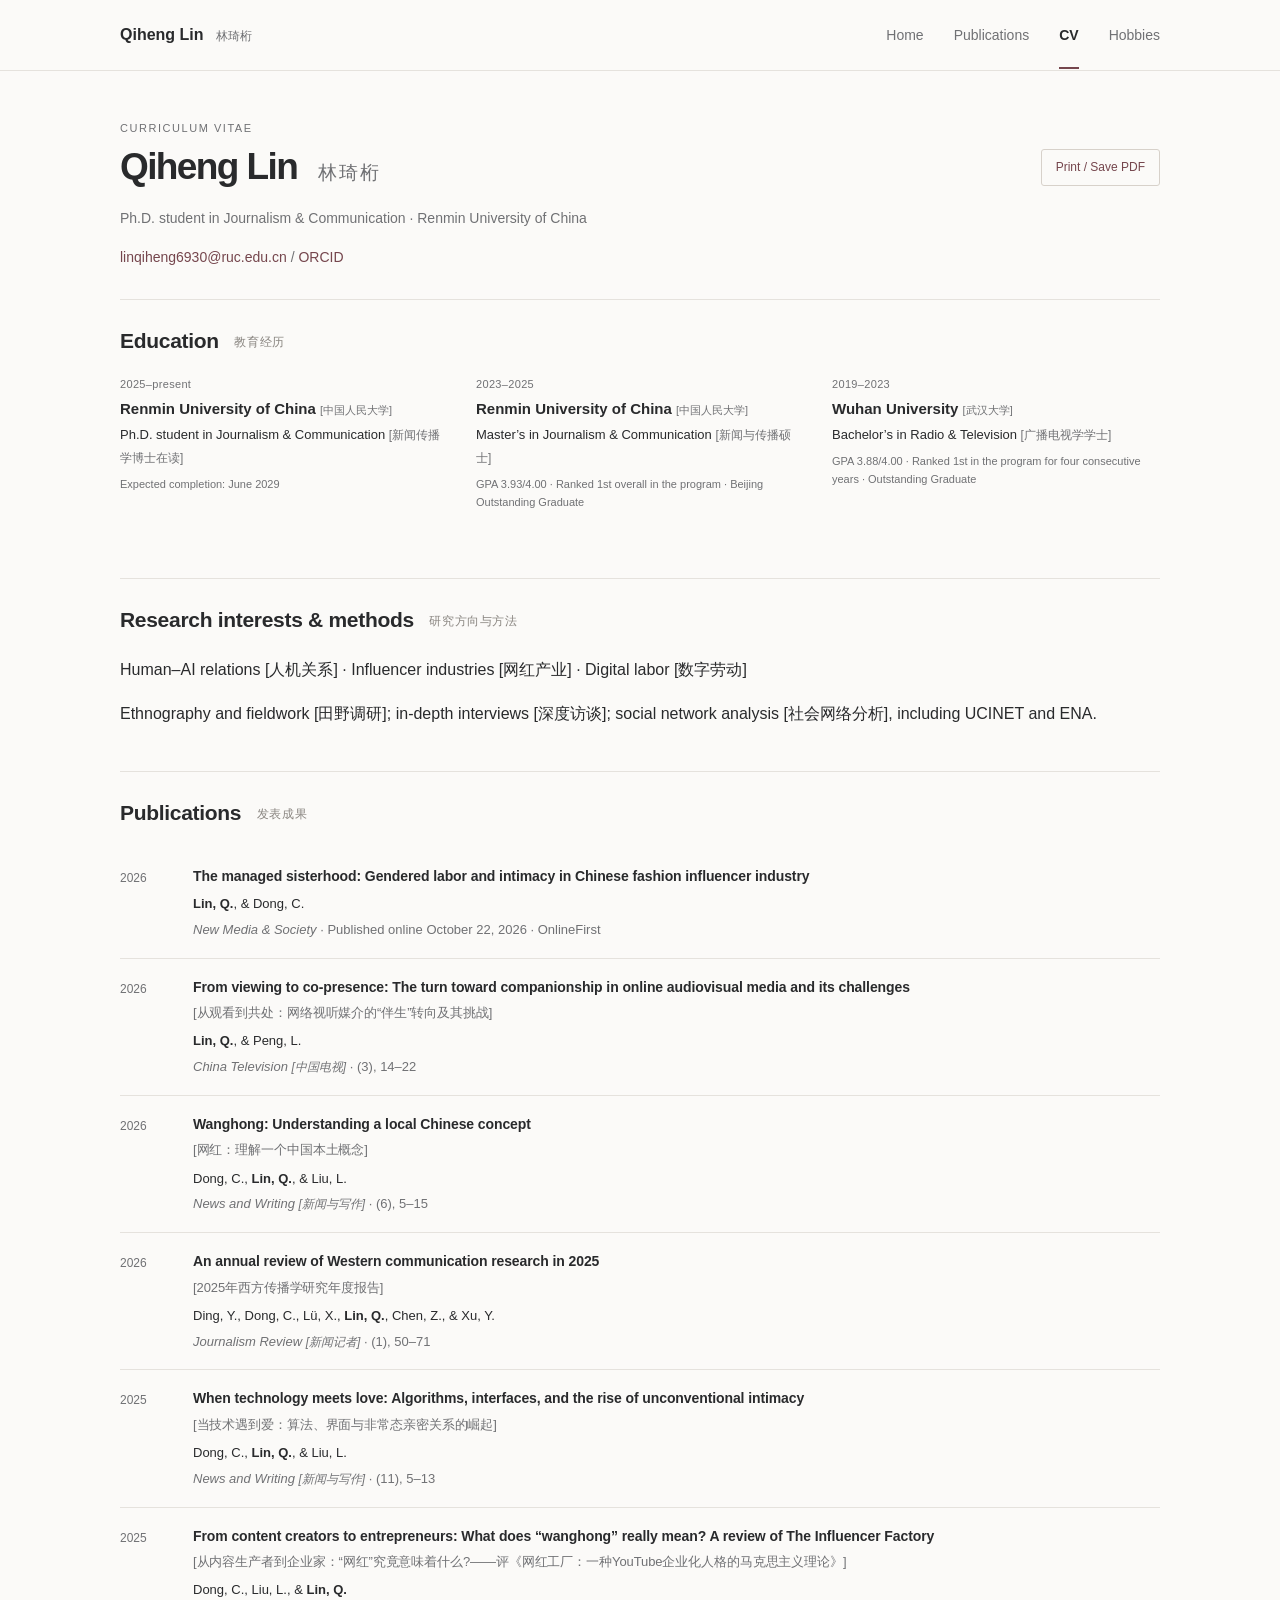
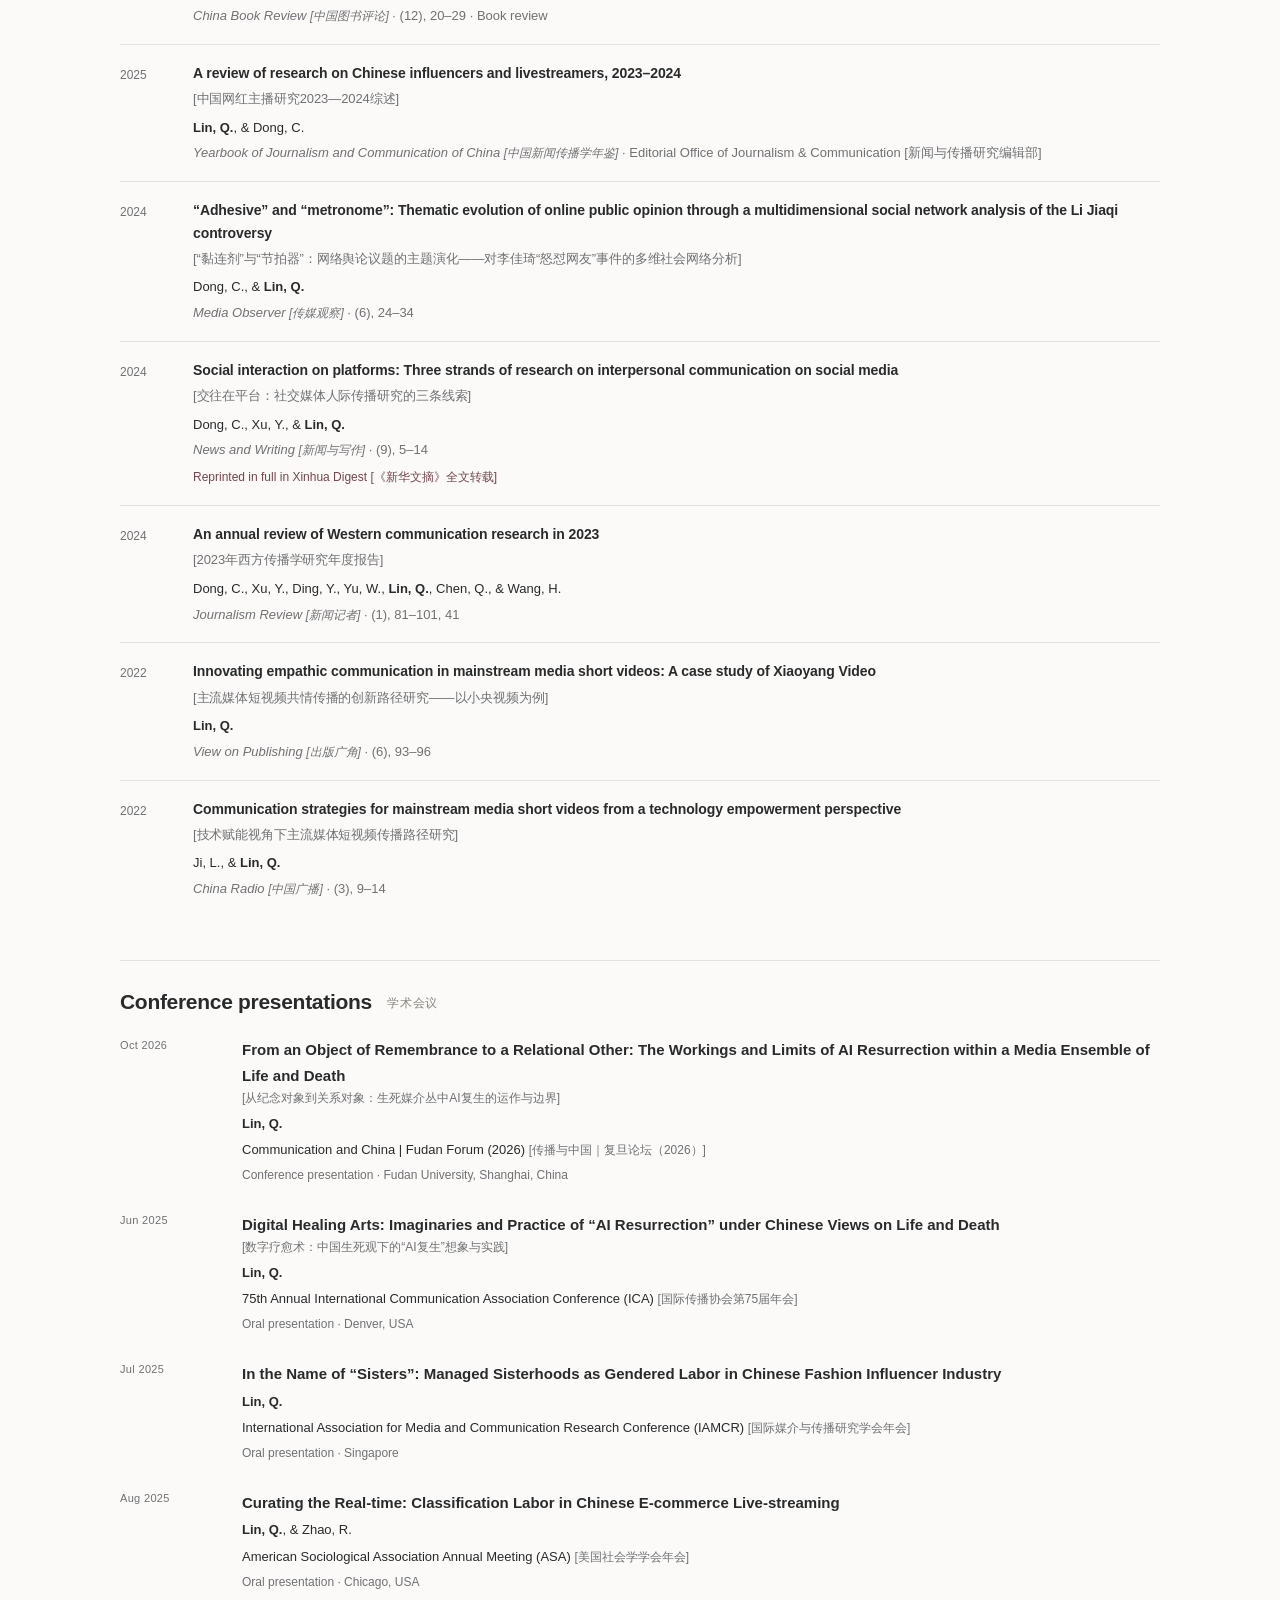
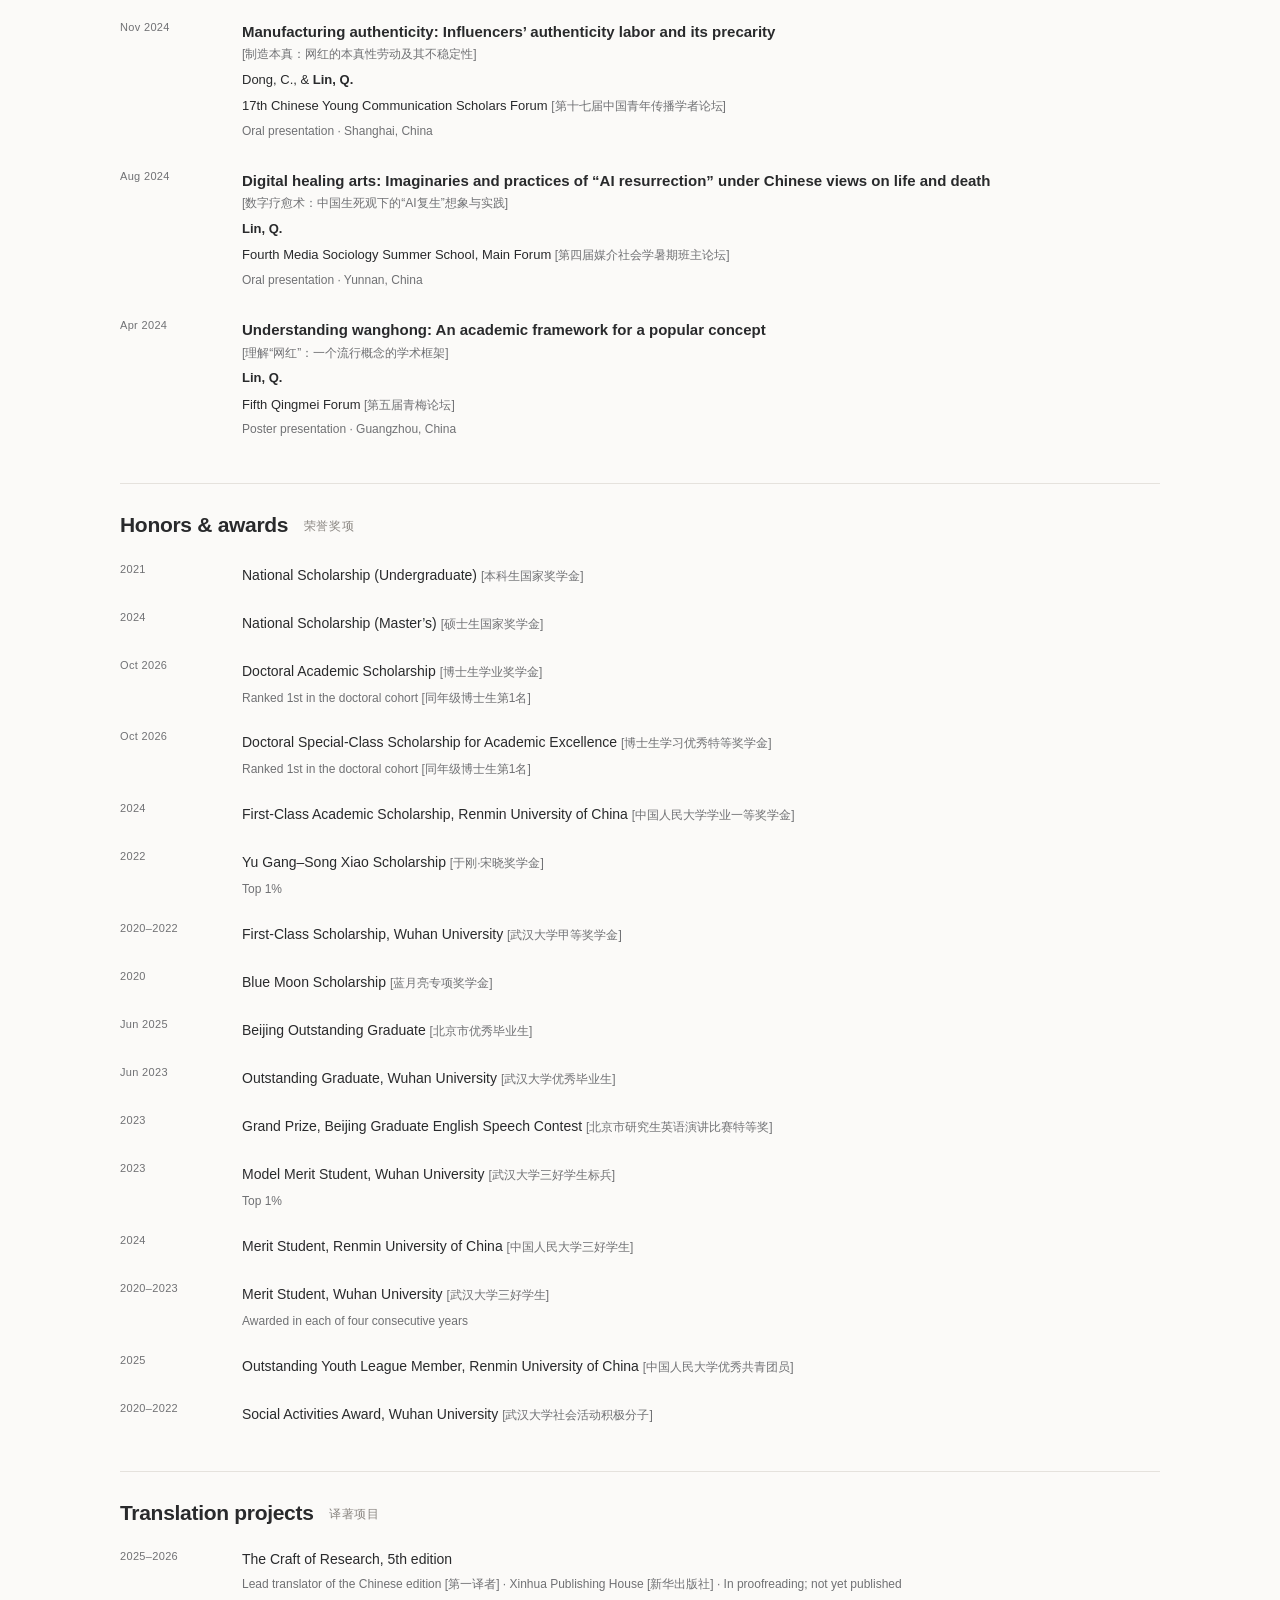
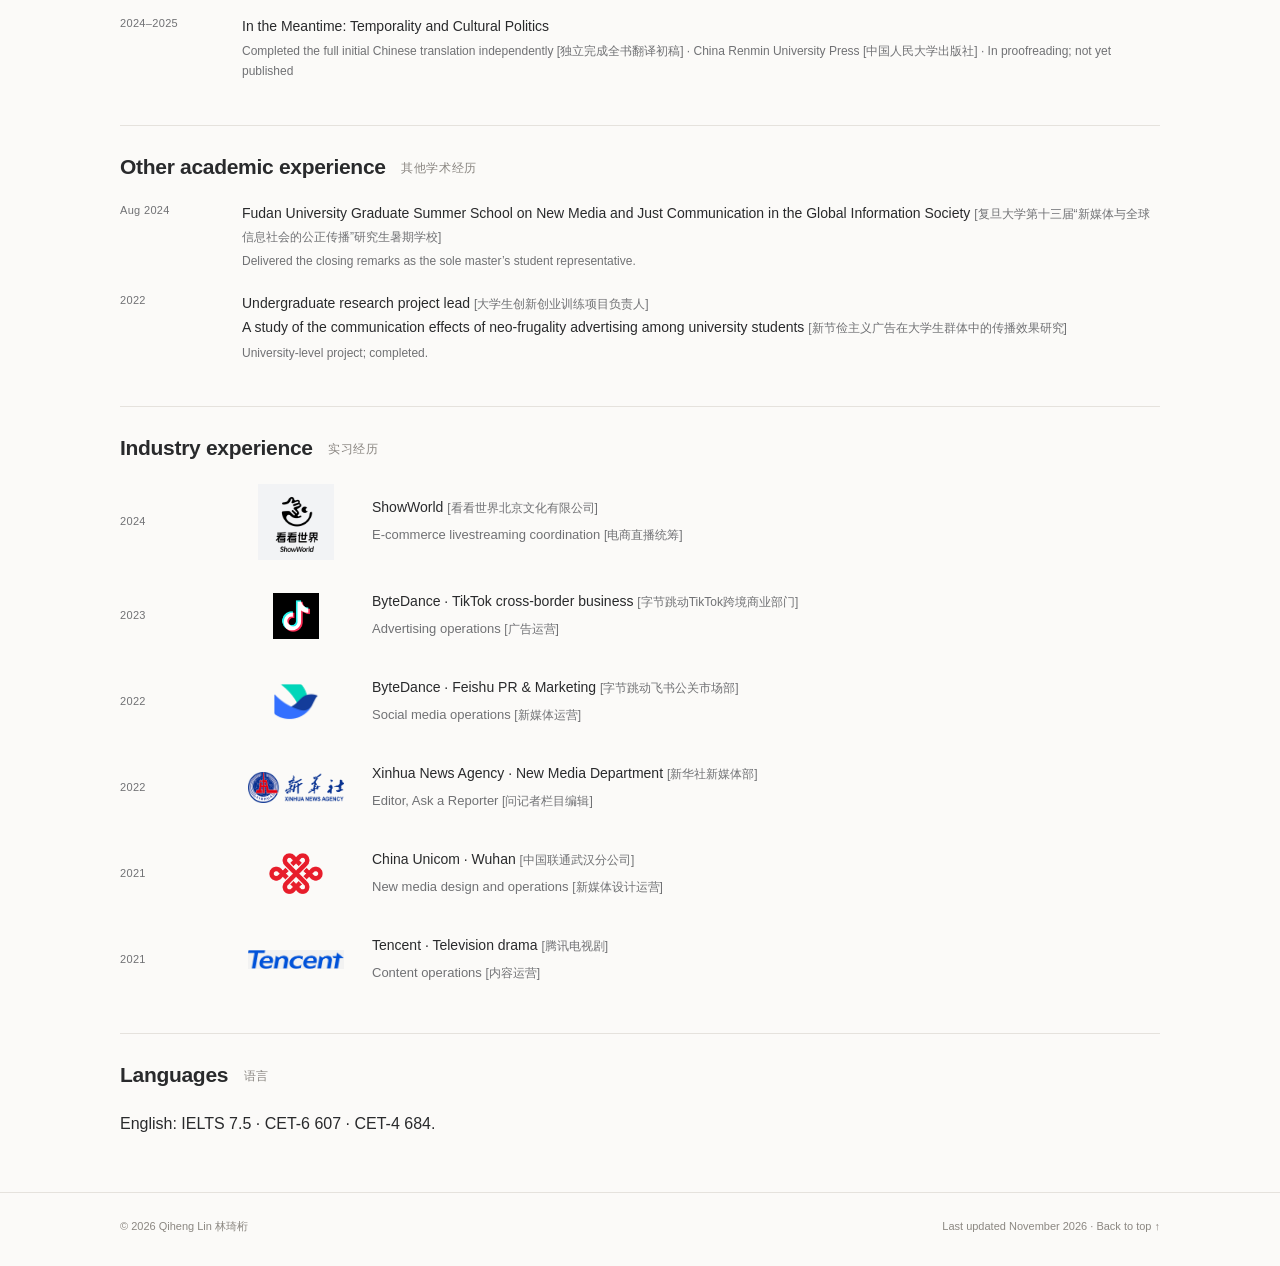
==== cv.html @ a07b4e1a "Publish Qiheng Lin's academic homepage" ====
<!doctype html>
<html lang="en"><head><meta charset="utf-8"><meta name="viewport" content="width=device-width,initial-scale=1"><meta name="description" content="Qiheng Lin (林琦桁), Ph.D. student at Renmin University of China. Research on human–AI relations, digital intimacy, influencer industries, and digital labor."><meta name="theme-color" content="#fbfaf8"><meta property="og:title" content="Curriculum Vitae — Qiheng Lin 林琦桁"><meta property="og:description" content="Qiheng Lin (林琦桁), Ph.D. student at Renmin University of China. Research on human–AI relations, digital intimacy, influencer industries, and digital labor."><meta property="og:type" content="website"><title>Curriculum Vitae — Qiheng Lin 林琦桁</title><link rel="icon" href="./favicon.svg" type="image/svg+xml"><link rel="stylesheet" href="./style.css"><script src="./script.js" defer></script><script type="application/ld+json">{"@context": "https://schema.org", "@type": "Person", "name": "Qiheng Lin", "alternateName": "林琦桁", "email": "linqiheng6930@ruc.edu.cn", "affiliation": {"@type": "CollegeOrUniversity", "name": "Renmin University of China"}, "sameAs": ["https://orcid.org/0009-0000-4367-6252"], "knowsAbout": ["Human–AI relations", "Digital intimacy", "Digital labor", "Ethnography"]}</script></head>
<body><a class="skip-link" href="#main">Skip to content</a><header class="site-header"><div class="header-inner"><a class="wordmark" href="./index.html">Qiheng Lin <span lang="zh-CN">林琦桁</span></a><nav aria-label="Main navigation"><a href="./index.html" >Home</a><a href="./publications.html" >Publications</a><a href="./cv.html" aria-current=page>CV</a><a href="./hobbies.html" >Hobbies</a></nav></div></header>
<main id="main" class="page"><div class="page-title"><p class="eyebrow">Curriculum vitae</p><div class="cv-title-line"><h1>Qiheng Lin <span lang="zh-CN">林琦桁</span></h1><button class="print-button" id="print-cv" type="button">Print / Save PDF</button></div><p>Ph.D. student in Journalism &amp; Communication · Renmin University of China</p><p><a href="mailto:linqiheng6930@ruc.edu.cn">linqiheng6930@ruc.edu.cn</a> <span class="muted">/</span> <a href="https://orcid.org/0009-0000-4367-6252" target="_blank" rel="noopener noreferrer">ORCID</a></p></div><section class="section first-section"><h2>Education <span lang="zh-CN">教育经历</span></h2><div class="education-list"><article class="education-item"><span class="date">2025–present</span><h3>Renmin University of China <span class="translation" lang="zh-CN">[中国人民大学]</span></h3><p>Ph.D. student in Journalism &amp; Communication <span class="translation" lang="zh-CN">[新闻传播学博士在读]</span></p><p class="muted small">Expected completion: June 2029</p></article><article class="education-item"><span class="date">2023–2025</span><h3>Renmin University of China <span class="translation" lang="zh-CN">[中国人民大学]</span></h3><p>Master’s in Journalism &amp; Communication <span class="translation" lang="zh-CN">[新闻与传播硕士]</span></p><p class="muted small">GPA 3.93/4.00 · Ranked 1st overall in the program · Beijing Outstanding Graduate</p></article><article class="education-item"><span class="date">2019–2023</span><h3>Wuhan University <span class="translation" lang="zh-CN">[武汉大学]</span></h3><p>Bachelor’s in Radio &amp; Television <span class="translation" lang="zh-CN">[广播电视学学士]</span></p><p class="muted small">GPA 3.88/4.00 · Ranked 1st in the program for four consecutive years · Outstanding Graduate</p></article></div></section><section class="section"><h2>Research interests &amp; methods <span lang="zh-CN">研究方向与方法</span></h2><p>Human–AI relations [人机关系] · Influencer industries [网红产业] · Digital labor [数字劳动]</p><p>Ethnography and fieldwork [田野调研]; in-depth interviews [深度访谈]; social network analysis [社会网络分析], including UCINET and ENA.</p></section><section class="section"><h2>Publications <span lang="zh-CN">发表成果</span></h2><article class="publication"><div class="pub-year">2026</div><div><h3><a href="https://doi.org/10.1177/14614448261493399" target="_blank" rel="noopener noreferrer">The managed sisterhood: Gendered labor and intimacy in Chinese fashion influencer industry</a></h3><p class="authors"><strong>Lin, Q.</strong>, &amp; Dong, C.</p><p class="venue"><em>New Media &amp; Society</em> · Published online October 22, 2026 · OnlineFirst</p></div></article><article class="publication"><div class="pub-year">2026</div><div><h3>From viewing to co-presence: The turn toward companionship in online audiovisual media and its challenges <span class="translation" lang="zh-CN">[从观看到共处：网络视听媒介的“伴生”转向及其挑战]</span></h3><p class="authors"><strong>Lin, Q.</strong>, &amp; Peng, L.</p><p class="venue"><em>China Television <span class="translation" lang="zh-CN">[中国电视]</span></em> · (3), 14–22</p></div></article><article class="publication"><div class="pub-year">2026</div><div><h3>Wanghong: Understanding a local Chinese concept <span class="translation" lang="zh-CN">[网红：理解一个中国本土概念]</span></h3><p class="authors">Dong, C., <strong>Lin, Q.</strong>, &amp; Liu, L.</p><p class="venue"><em>News and Writing <span class="translation" lang="zh-CN">[新闻与写作]</span></em> · (6), 5–15</p></div></article><article class="publication"><div class="pub-year">2026</div><div><h3>An annual review of Western communication research in 2025 <span class="translation" lang="zh-CN">[2025年西方传播学研究年度报告]</span></h3><p class="authors">Ding, Y., Dong, C., Lü, X., <strong>Lin, Q.</strong>, Chen, Z., &amp; Xu, Y.</p><p class="venue"><em>Journalism Review <span class="translation" lang="zh-CN">[新闻记者]</span></em> · (1), 50–71</p></div></article><article class="publication"><div class="pub-year">2025</div><div><h3>When technology meets love: Algorithms, interfaces, and the rise of unconventional intimacy <span class="translation" lang="zh-CN">[当技术遇到爱：算法、界面与非常态亲密关系的崛起]</span></h3><p class="authors">Dong, C., <strong>Lin, Q.</strong>, &amp; Liu, L.</p><p class="venue"><em>News and Writing <span class="translation" lang="zh-CN">[新闻与写作]</span></em> · (11), 5–13</p></div></article><article class="publication"><div class="pub-year">2025</div><div><h3>From content creators to entrepreneurs: What does “wanghong” really mean? A review of The Influencer Factory <span class="translation" lang="zh-CN">[从内容生产者到企业家：“网红”究竟意味着什么?——评《网红工厂：一种YouTube企业化人格的马克思主义理论》]</span></h3><p class="authors">Dong, C., Liu, L., &amp; <strong>Lin, Q.</strong></p><p class="venue"><em>China Book Review <span class="translation" lang="zh-CN">[中国图书评论]</span></em> · (12), 20–29 · Book review</p></div></article><article class="publication"><div class="pub-year">2025</div><div><h3>A review of research on Chinese influencers and livestreamers, 2023–2024 <span class="translation" lang="zh-CN">[中国网红主播研究2023—2024综述]</span></h3><p class="authors"><strong>Lin, Q.</strong>, &amp; Dong, C.</p><p class="venue"><em>Yearbook of Journalism and Communication of China <span class="translation" lang="zh-CN">[中国新闻传播学年鉴]</span></em> · Editorial Office of Journalism &amp; Communication [新闻与传播研究编辑部]</p></div></article><article class="publication"><div class="pub-year">2024</div><div><h3>“Adhesive” and “metronome”: Thematic evolution of online public opinion through a multidimensional social network analysis of the Li Jiaqi controversy <span class="translation" lang="zh-CN">[“黏连剂”与“节拍器”：网络舆论议题的主题演化——对李佳琦“怒怼网友”事件的多维社会网络分析]</span></h3><p class="authors">Dong, C., &amp; <strong>Lin, Q.</strong></p><p class="venue"><em>Media Observer <span class="translation" lang="zh-CN">[传媒观察]</span></em> · (6), 24–34</p></div></article><article class="publication"><div class="pub-year">2024</div><div><h3>Social interaction on platforms: Three strands of research on interpersonal communication on social media <span class="translation" lang="zh-CN">[交往在平台：社交媒体人际传播研究的三条线索]</span></h3><p class="authors">Dong, C., Xu, Y., &amp; <strong>Lin, Q.</strong></p><p class="venue"><em>News and Writing <span class="translation" lang="zh-CN">[新闻与写作]</span></em> · (9), 5–14</p><p class="pub-note">Reprinted in full in Xinhua Digest [《新华文摘》全文转载]</p></div></article><article class="publication"><div class="pub-year">2024</div><div><h3>An annual review of Western communication research in 2023 <span class="translation" lang="zh-CN">[2023年西方传播学研究年度报告]</span></h3><p class="authors">Dong, C., Xu, Y., Ding, Y., Yu, W., <strong>Lin, Q.</strong>, Chen, Q., &amp; Wang, H.</p><p class="venue"><em>Journalism Review <span class="translation" lang="zh-CN">[新闻记者]</span></em> · (1), 81–101, 41</p></div></article><article class="publication"><div class="pub-year">2022</div><div><h3>Innovating empathic communication in mainstream media short videos: A case study of Xiaoyang Video <span class="translation" lang="zh-CN">[主流媒体短视频共情传播的创新路径研究——以小央视频为例]</span></h3><p class="authors"><strong>Lin, Q.</strong></p><p class="venue"><em>View on Publishing <span class="translation" lang="zh-CN">[出版广角]</span></em> · (6), 93–96</p></div></article><article class="publication"><div class="pub-year">2022</div><div><h3>Communication strategies for mainstream media short videos from a technology empowerment perspective <span class="translation" lang="zh-CN">[技术赋能视角下主流媒体短视频传播路径研究]</span></h3><p class="authors">Ji, L., &amp; <strong>Lin, Q.</strong></p><p class="venue"><em>China Radio <span class="translation" lang="zh-CN">[中国广播]</span></em> · (3), 9–14</p></div></article></section><section class="section"><h2>Conference presentations <span lang="zh-CN">学术会议</span></h2><div class="talk-list"><article class="talk"><span class="date">Oct 2026</span><div><h3>From an Object of Remembrance to a Relational Other: The Workings and Limits of AI Resurrection within a Media Ensemble of Life and Death <span class="translation" lang="zh-CN">[从纪念对象到关系对象：生死媒介丛中AI复生的运作与边界]</span></h3><p class="authors"><strong>Lin, Q.</strong></p><p>Communication and China | Fudan Forum (2026) <span class="translation" lang="zh-CN">[传播与中国｜复旦论坛（2026）]</span></p><p class="muted small">Conference presentation · Fudan University, Shanghai, China</p></div></article><article class="talk"><span class="date">Jun 2025</span><div><h3>Digital Healing Arts: Imaginaries and Practice of “AI Resurrection” under Chinese Views on Life and Death <span class="translation" lang="zh-CN">[数字疗愈术：中国生死观下的“AI复生”想象与实践]</span></h3><p class="authors"><strong>Lin, Q.</strong></p><p>75th Annual International Communication Association Conference (ICA) <span class="translation" lang="zh-CN">[国际传播协会第75届年会]</span></p><p class="muted small">Oral presentation · Denver, USA</p></div></article><article class="talk"><span class="date">Jul 2025</span><div><h3>In the Name of “Sisters”: Managed Sisterhoods as Gendered Labor in Chinese Fashion Influencer Industry</h3><p class="authors"><strong>Lin, Q.</strong></p><p>International Association for Media and Communication Research Conference (IAMCR) <span class="translation" lang="zh-CN">[国际媒介与传播研究学会年会]</span></p><p class="muted small">Oral presentation · Singapore</p></div></article><article class="talk"><span class="date">Aug 2025</span><div><h3>Curating the Real-time: Classification Labor in Chinese E-commerce Live-streaming</h3><p class="authors"><strong>Lin, Q.</strong>, &amp; Zhao, R.</p><p>American Sociological Association Annual Meeting (ASA) <span class="translation" lang="zh-CN">[美国社会学学会年会]</span></p><p class="muted small">Oral presentation · Chicago, USA</p></div></article><article class="talk"><span class="date">Nov 2024</span><div><h3>Manufacturing authenticity: Influencers’ authenticity labor and its precarity <span class="translation" lang="zh-CN">[制造本真：网红的本真性劳动及其不稳定性]</span></h3><p class="authors">Dong, C., &amp; <strong>Lin, Q.</strong></p><p>17th Chinese Young Communication Scholars Forum <span class="translation" lang="zh-CN">[第十七届中国青年传播学者论坛]</span></p><p class="muted small">Oral presentation · Shanghai, China</p></div></article><article class="talk"><span class="date">Aug 2024</span><div><h3>Digital healing arts: Imaginaries and practices of “AI resurrection” under Chinese views on life and death <span class="translation" lang="zh-CN">[数字疗愈术：中国生死观下的“AI复生”想象与实践]</span></h3><p class="authors"><strong>Lin, Q.</strong></p><p>Fourth Media Sociology Summer School, Main Forum <span class="translation" lang="zh-CN">[第四届媒介社会学暑期班主论坛]</span></p><p class="muted small">Oral presentation · Yunnan, China</p></div></article><article class="talk"><span class="date">Apr 2024</span><div><h3>Understanding wanghong: An academic framework for a popular concept <span class="translation" lang="zh-CN">[理解“网红”：一个流行概念的学术框架]</span></h3><p class="authors"><strong>Lin, Q.</strong></p><p>Fifth Qingmei Forum <span class="translation" lang="zh-CN">[第五届青梅论坛]</span></p><p class="muted small">Poster presentation · Guangzhou, China</p></div></article></div></section><section class="section" id="honors"><h2>Honors &amp; awards <span lang="zh-CN">荣誉奖项</span></h2><ul class="record-list"><li><span class="date">2021</span><div><span class="record-title">National Scholarship (Undergraduate) <span class="translation" lang="zh-CN">[本科生国家奖学金]</span></span></div></li><li><span class="date">2024</span><div><span class="record-title">National Scholarship (Master’s) <span class="translation" lang="zh-CN">[硕士生国家奖学金]</span></span></div></li><li><span class="date">Oct 2026</span><div><span class="record-title">Doctoral Academic Scholarship <span class="translation" lang="zh-CN">[博士生学业奖学金]</span></span><p class="muted small">Ranked 1st in the doctoral cohort [同年级博士生第1名]</p></div></li><li><span class="date">Oct 2026</span><div><span class="record-title">Doctoral Special-Class Scholarship for Academic Excellence <span class="translation" lang="zh-CN">[博士生学习优秀特等奖学金]</span></span><p class="muted small">Ranked 1st in the doctoral cohort [同年级博士生第1名]</p></div></li><li><span class="date">2024</span><div><span class="record-title">First-Class Academic Scholarship, Renmin University of China <span class="translation" lang="zh-CN">[中国人民大学学业一等奖学金]</span></span></div></li><li><span class="date">2022</span><div><span class="record-title">Yu Gang–Song Xiao Scholarship <span class="translation" lang="zh-CN">[于刚·宋晓奖学金]</span></span><p class="muted small">Top 1%</p></div></li><li><span class="date">2020–2022</span><div><span class="record-title">First-Class Scholarship, Wuhan University <span class="translation" lang="zh-CN">[武汉大学甲等奖学金]</span></span></div></li><li><span class="date">2020</span><div><span class="record-title">Blue Moon Scholarship <span class="translation" lang="zh-CN">[蓝月亮专项奖学金]</span></span></div></li><li><span class="date">Jun 2025</span><div><span class="record-title">Beijing Outstanding Graduate <span class="translation" lang="zh-CN">[北京市优秀毕业生]</span></span></div></li><li><span class="date">Jun 2023</span><div><span class="record-title">Outstanding Graduate, Wuhan University <span class="translation" lang="zh-CN">[武汉大学优秀毕业生]</span></span></div></li><li><span class="date">2023</span><div><span class="record-title">Grand Prize, Beijing Graduate English Speech Contest <span class="translation" lang="zh-CN">[北京市研究生英语演讲比赛特等奖]</span></span></div></li><li><span class="date">2023</span><div><span class="record-title">Model Merit Student, Wuhan University <span class="translation" lang="zh-CN">[武汉大学三好学生标兵]</span></span><p class="muted small">Top 1%</p></div></li><li><span class="date">2024</span><div><span class="record-title">Merit Student, Renmin University of China <span class="translation" lang="zh-CN">[中国人民大学三好学生]</span></span></div></li><li><span class="date">2020–2023</span><div><span class="record-title">Merit Student, Wuhan University <span class="translation" lang="zh-CN">[武汉大学三好学生]</span></span><p class="muted small">Awarded in each of four consecutive years</p></div></li><li><span class="date">2025</span><div><span class="record-title">Outstanding Youth League Member, Renmin University of China <span class="translation" lang="zh-CN">[中国人民大学优秀共青团员]</span></span></div></li><li><span class="date">2020–2022</span><div><span class="record-title">Social Activities Award, Wuhan University <span class="translation" lang="zh-CN">[武汉大学社会活动积极分子]</span></span></div></li></ul></section><section class="section"><h2>Translation projects <span lang="zh-CN">译著项目</span></h2><ul class="record-list"><li><span class="date">2025–2026</span><div><h3>The Craft of Research, 5th edition</h3><p class="muted small">Lead translator of the Chinese edition [第一译者] · Xinhua Publishing House [新华出版社] · In proofreading; not yet published</p></div></li><li><span class="date">2024–2025</span><div><h3>In the Meantime: Temporality and Cultural Politics</h3><p class="muted small">Completed the full initial Chinese translation independently [独立完成全书翻译初稿] · China Renmin University Press [中国人民大学出版社] · In proofreading; not yet published</p></div></li></ul></section><section class="section"><h2>Other academic experience <span lang="zh-CN">其他学术经历</span></h2><ul class="record-list"><li><span class="date">Aug 2024</span><div><h3>Fudan University Graduate Summer School on New Media and Just Communication in the Global Information Society <span class="translation" lang="zh-CN">[复旦大学第十三届“新媒体与全球信息社会的公正传播”研究生暑期学校]</span></h3><p class="small muted">Delivered the closing remarks as the sole master’s student representative.</p></div></li><li><span class="date">2022</span><div><h3>Undergraduate research project lead <span class="translation" lang="zh-CN">[大学生创新创业训练项目负责人]</span></h3><p>A study of the communication effects of neo-frugality advertising among university students <span class="translation" lang="zh-CN">[新节俭主义广告在大学生群体中的传播效果研究]</span></p><p class="small muted">University-level project; completed.</p></div></li></ul></section><section class="section" id="industry-experience"><h2>Industry experience <span lang="zh-CN">实习经历</span></h2><ul class="record-list experience-list"><li><span class="date">2024</span><div class="experience-entry"><span class="company-logo"><img src="./assets/logos/showworld.jpg" alt="ShowWorld logo" width="96" height="56" loading="lazy" decoding="async"></span><div class="experience-copy"><h3>ShowWorld <span class="translation" lang="zh-CN">[看看世界北京文化有限公司]</span></h3><p>E-commerce livestreaming coordination <span class="translation" lang="zh-CN">[电商直播统筹]</span></p></div></div></li><li><span class="date">2023</span><div class="experience-entry"><a class="company-logo" href="https://www.tiktok.com/" target="_blank" rel="noopener noreferrer" aria-label="TikTok website"><img src="./assets/logos/tiktok.png" alt="TikTok logo" width="96" height="56" loading="lazy" decoding="async"></a><div class="experience-copy"><h3>ByteDance · TikTok cross-border business <span class="translation" lang="zh-CN">[字节跳动TikTok跨境商业部门]</span></h3><p>Advertising operations <span class="translation" lang="zh-CN">[广告运营]</span></p></div></div></li><li><span class="date">2022</span><div class="experience-entry"><a class="company-logo" href="https://www.feishu.cn/" target="_blank" rel="noopener noreferrer" aria-label="Feishu website"><img src="./assets/logos/feishu.png" alt="Feishu logo" width="96" height="56" loading="lazy" decoding="async"></a><div class="experience-copy"><h3>ByteDance · Feishu PR &amp; Marketing <span class="translation" lang="zh-CN">[字节跳动飞书公关市场部]</span></h3><p>Social media operations <span class="translation" lang="zh-CN">[新媒体运营]</span></p></div></div></li><li><span class="date">2022</span><div class="experience-entry"><a class="company-logo" href="https://www.xinhuanet.com/xinhuashe/" target="_blank" rel="noopener noreferrer" aria-label="Xinhua News Agency website"><img src="./assets/logos/xinhua.png" alt="Xinhua News Agency logo" width="96" height="56" loading="lazy" decoding="async"></a><div class="experience-copy"><h3>Xinhua News Agency · New Media Department <span class="translation" lang="zh-CN">[新华社新媒体部]</span></h3><p>Editor, Ask a Reporter <span class="translation" lang="zh-CN">[问记者栏目编辑]</span></p></div></div></li><li><span class="date">2021</span><div class="experience-entry"><a class="company-logo" href="https://www.chinaunicom.com.cn/" target="_blank" rel="noopener noreferrer" aria-label="China Unicom website"><img src="./assets/logos/unicom.png" alt="China Unicom logo" width="96" height="56" loading="lazy" decoding="async"></a><div class="experience-copy"><h3>China Unicom · Wuhan <span class="translation" lang="zh-CN">[中国联通武汉分公司]</span></h3><p>New media design and operations <span class="translation" lang="zh-CN">[新媒体设计运营]</span></p></div></div></li><li><span class="date">2021</span><div class="experience-entry"><a class="company-logo" href="https://www.tencent.com/" target="_blank" rel="noopener noreferrer" aria-label="Tencent website"><img src="./assets/logos/tencent.png" alt="Tencent logo" width="96" height="56" loading="lazy" decoding="async"></a><div class="experience-copy"><h3>Tencent · Television drama <span class="translation" lang="zh-CN">[腾讯电视剧]</span></h3><p>Content operations <span class="translation" lang="zh-CN">[内容运营]</span></p></div></div></li></ul></section><section class="section"><h2>Languages <span lang="zh-CN">语言</span></h2><p>English: IELTS 7.5 · CET-6 607 · CET-4 684.</p></section></main>
<footer class="site-footer"><div><span>© 2026 Qiheng Lin <span lang="zh-CN">林琦桁</span></span><span>Last updated November 2026 <span aria-hidden="true">·</span> <a href="#main">Back to top ↑</a></span></div></footer></body></html>
---- style.css ----
:root{--paper:#fbfaf8;--ink:#292a2c;--muted:#707174;--accent:#75464d;--line:#e5e2dd;--serif:Georgia,"Times New Roman","Songti SC",serif;--sans:-apple-system,BlinkMacSystemFont,"Segoe UI",Arial,"PingFang SC","Microsoft YaHei",sans-serif}
*{box-sizing:border-box}html{scroll-behavior:smooth;scroll-padding-top:94px}body{margin:0;background:var(--paper);color:var(--ink);font:16px/1.75 var(--sans);-webkit-font-smoothing:antialiased}a{color:var(--accent);text-decoration:none;text-underline-offset:4px}a:hover{text-decoration:underline}a:focus-visible,button:focus-visible,summary:focus-visible{outline:2px solid var(--accent);outline-offset:5px}button{font:inherit}p,h1,h2,h3{margin:0}p+p{margin-top:16px}strong{font-weight:600}.small{font-size:13px;line-height:1.65}.muted{color:var(--muted)}.translation{color:var(--muted);font-weight:400;font-size:.92em}.skip-link{position:fixed;top:-80px;left:16px;background:white;z-index:10;padding:12px}.skip-link:focus{top:8px}
.site-header{border-bottom:1px solid var(--line);background:rgba(251,250,248,.97);position:sticky;top:0;z-index:5}.header-inner{max-width:1096px;margin:auto;padding:21px 28px;display:flex;align-items:center;justify-content:space-between;gap:24px}.wordmark{font-size:16px;font-weight:650;color:var(--ink);white-space:nowrap}.wordmark span{margin-left:8px;color:var(--muted);font-size:12px;font-weight:400}.site-header nav{display:flex;gap:30px;font-size:14px}.site-header nav a{color:var(--muted);position:relative}.site-header nav a[aria-current]{color:var(--ink);font-weight:600}.site-header nav a[aria-current]:after{content:"";position:absolute;left:0;right:0;bottom:-22px;height:2px;background:var(--accent)}.page{max-width:1096px;padding:0 28px;margin:0 auto}.intro{padding-top:51px}.eyebrow{font-size:11px;text-transform:uppercase;letter-spacing:.14em;color:var(--muted);margin-bottom:6px}h1{font-size:44px;font-weight:650;line-height:1.25;letter-spacing:-1.6px}h1 span{font-size:21px;font-weight:400;letter-spacing:2px;margin-left:12px;color:var(--muted)}.role{font-size:15px;margin-top:11px;color:var(--muted)}.intro-grid{display:grid;grid-template-columns:minmax(0,1fr) 208px;gap:64px;margin-top:29px}.bio{font-size:16px;line-height:1.85}.profile-links{display:flex;align-items:center;flex-wrap:wrap;gap:8px 15px;margin-top:21px;font-size:13px}.profile-links>span{color:#c3bdb6}.email-link{overflow-wrap:anywhere}.research-aside{padding:6px 0 0 25px;border-left:1px solid var(--line);align-self:start}.research-aside h2{font-size:11px;text-transform:uppercase;letter-spacing:.13em;font-weight:500;color:var(--muted)}.research-aside ul{list-style:none;margin:18px 0 23px;padding:0}.research-aside li{font-size:14px;margin-bottom:15px;line-height:1.45}.research-aside li span{display:block;color:#86827f;font-size:11px;margin-top:4px;letter-spacing:.03em}.aside-note{color:var(--muted);font-size:11px;line-height:1.8}.section{margin-top:43px;border-top:1px solid var(--line);padding-top:26px}.section h2{font-size:21px;font-weight:600;line-height:1.4;letter-spacing:-.3px;margin-bottom:24px}.section h2>span{font-size:12px;font-weight:400;letter-spacing:.05em;color:#898580;margin-left:10px;vertical-align:middle}.section-heading{display:flex;justify-content:space-between;gap:20px;align-items:baseline}.section-link,.quiet-link{font-size:12px}.news{margin-top:36px;padding-top:23px}.news h2{margin-bottom:17px}.news-list{list-style:none;padding:0;margin:0}.news-list li{display:grid;grid-template-columns:112px 1fr;gap:18px;margin-top:10px;font-size:14px}.news-list time{font-size:12px;color:var(--muted);padding-top:3px;font-variant-numeric:tabular-nums}
.publication{display:grid;grid-template-columns:52px minmax(0,1fr);gap:21px;padding:22px 0;border-top:1px solid var(--line)}.publication:first-of-type{border-top:0;padding-top:0}.pub-year{font-size:12px;color:var(--muted);padding-top:3px;font-variant-numeric:tabular-nums}.publication h3{font-size:16px;line-height:1.6;font-weight:600;letter-spacing:-.1px}.publication h3>a{color:var(--ink)}.publication h3>a:hover{color:var(--accent)}.publication h3 .translation{display:block;margin-top:3px;font-size:13px;line-height:1.8}.authors{font-size:13px;margin-top:6px}.venue{font-size:13px;margin-top:3px;color:var(--muted);line-height:1.65}.pub-summary{font-size:14px;line-height:1.8;color:#5c5c60;margin-top:13px}.pub-note{font-size:12px;color:var(--accent);margin-top:6px}.featured{padding-bottom:26px}.featured h3{font-size:19px;line-height:1.55;max-width:780px}.paper-links{display:flex;align-items:baseline;gap:21px;font-size:12px;margin-top:13px;flex-wrap:wrap}.citation summary{cursor:pointer;color:var(--accent);list-style:none}.citation summary::-webkit-details-marker{display:none}.citation summary:after{content:" +";color:var(--muted)}.citation[open] summary:after{content:" −"}.citation pre{font-family:ui-monospace,SFMono-Regular,Consolas,monospace;font-size:11px;background:#f0eeea;border:1px solid var(--line);padding:17px;white-space:pre-wrap;overflow-wrap:anywhere;max-width:700px;margin-top:12px}.copy-citation,.text-button{border:0;padding:0;background:none;font-size:12px;color:var(--accent);text-decoration:underline;text-underline-offset:4px;cursor:pointer}.copy-status{margin-left:10px;color:var(--muted)}
.two-columns{display:grid;grid-template-columns:1fr 1fr;gap:54px}.education-item{position:relative;margin-bottom:24px}.date{display:block;color:var(--muted);font-size:11px;letter-spacing:.03em;font-variant-numeric:tabular-nums;line-height:1.6}.education-item h3{font-size:15px;margin-top:4px;line-height:1.6;font-weight:600}.education-item h3 .translation{font-size:11px}.education-item>p{font-size:13px;line-height:1.75;margin-top:3px}.education-item>p.small{font-size:11px;line-height:1.65;margin-top:5px}.record-list{list-style:none;padding:0;margin:0}.record-list li{display:grid;grid-template-columns:105px minmax(0,1fr);gap:17px;margin-bottom:20px}.record-list .record-title,.record-list h3{font-size:14px;line-height:1.65;font-weight:500}.record-list .translation{font-size:12px}.record-list .muted{margin-top:4px;font-size:12px}.record-list p{font-size:14px}.two-columns .record-list li{grid-template-columns:78px minmax(0,1fr);gap:12px;margin-bottom:20px}.two-columns .record-list .record-title{font-size:13px}.two-columns .record-list .translation{display:block;font-size:11px}.two-columns .record-list .muted{font-size:11px}.quiet-link{display:inline-block;margin-top:4px}.contact{padding-bottom:48px}.contact h2{margin-bottom:13px}.contact p{font-size:14px;color:var(--muted)}.contact .contact-line{display:flex;flex-wrap:wrap;gap:16px;align-items:center;margin-top:12px}.site-footer{border-top:1px solid var(--line);font-size:11px;color:#8b8781}.site-footer>div{max-width:1096px;padding:24px 28px 30px;margin:auto;display:flex;justify-content:space-between;gap:20px}.site-footer a{color:inherit}.page-title{padding-top:48px}.page-title>p:not(.eyebrow){margin-top:15px;color:var(--muted);font-size:14px}.page-title>p.small{font-size:12px;max-width:750px}.page-title h1{font-size:37px}.page-title h1>span{font-size:19px}.section-nav{display:flex;flex-wrap:wrap;gap:12px 26px;font-size:12px;margin-top:25px}.first-section{margin-top:29px}.page>.section:last-child{margin-bottom:54px}.talk{display:grid;grid-template-columns:105px minmax(0,1fr);gap:17px;margin-bottom:26px}.talk h3{font-size:15px;line-height:1.7;font-weight:550}.talk h3 .translation{display:block;font-size:12px}.talk p{font-size:13px;margin-top:4px}.talk p.small{font-size:12px}.cv-title-line{display:flex;justify-content:space-between;align-items:center;gap:20px}.print-button{background:transparent;border:1px solid #d7d1ca;border-radius:3px;color:var(--accent);padding:7px 14px;font-size:12px;cursor:pointer}.print-button:hover{background:#f1eeea}.page:has(.cv-title-line) .education-list{display:grid;grid-template-columns:repeat(3,1fr);gap:28px}.page:has(.cv-title-line) .publication{padding:17px 0}.page:has(.cv-title-line) .publication h3{font-size:14px}.page:has(.cv-title-line) .section h2{margin-bottom:21px}
@media(min-width:1400px){.intro{padding-top:60px}.intro-grid{gap:80px}}
@media(max-width:760px){.header-inner{padding:17px 22px;gap:18px}.wordmark span{display:none}.site-header nav{gap:20px;font-size:12px}.site-header nav a[aria-current]:after{bottom:-19px}.page{padding:0 22px}.intro{padding-top:35px}.eyebrow{font-size:10px}h1{font-size:36px}h1 span{font-size:18px;letter-spacing:1px;margin-left:8px}.role{font-size:13px}.intro-grid{grid-template-columns:1fr;gap:24px;margin-top:22px}.bio{font-size:15px;line-height:1.85}.research-aside{border-left:0;border-top:1px solid var(--line);padding:18px 0 0}.research-aside ul{display:grid;grid-template-columns:1fr 1fr;gap:13px 20px;margin:13px 0 0}.research-aside li{margin:0;font-size:13px}.research-aside li span{font-size:10px}.aside-note{display:none}.profile-links{font-size:12px;gap:8px 11px}.section{margin-top:31px;padding-top:22px}.section h2{font-size:19px;margin-bottom:19px}.section h2>span{font-size:11px;margin-left:6px}.section-link{font-size:11px}.news-list li{grid-template-columns:82px 1fr;gap:12px;font-size:13px}.news-list time{font-size:10px}.publication{grid-template-columns:35px 1fr;gap:13px;padding:19px 0}.pub-year{font-size:11px}.publication h3{font-size:15px}.featured h3{font-size:17px}.authors,.venue{font-size:12px}.pub-summary{font-size:13px}.two-columns{grid-template-columns:1fr;gap:0}.two-columns .record-list li{grid-template-columns:85px 1fr}.education-item{margin-bottom:22px}.contact{padding-bottom:31px}.site-footer>div{padding:19px 22px;flex-direction:column;gap:7px}.page-title{padding-top:34px}.page-title h1{font-size:31px}.page-title h1>span{font-size:17px}.page-title>p:not(.eyebrow){font-size:13px}.record-list li,.talk{grid-template-columns:75px 1fr;gap:12px}.record-list .record-title,.record-list h3{font-size:13px}.record-list p{font-size:13px}.talk h3{font-size:14px}.cv-title-line{align-items:start;flex-direction:column;gap:16px}.page:has(.cv-title-line) .education-list{grid-template-columns:1fr;gap:0}}
@media(prefers-reduced-motion:reduce){html{scroll-behavior:auto}}
@media print{@page{margin:16mm}.site-header,.site-footer,.print-button,.skip-link,.text-button,.section-nav,.paper-links{display:none!important}body{font-size:10pt;color:#111;background:#fff;line-height:1.5}.page{max-width:none;padding:0}.page-title{padding-top:0}.eyebrow{font-size:8pt}.page-title h1{font-size:25pt}.section{margin-top:18px;padding-top:12px}.section h2{font-size:15pt;margin-bottom:12px;break-after:avoid}.publication,.talk,.record-list li,.education-item{break-inside:avoid}.publication{padding:10px 0;gap:12px;grid-template-columns:35px 1fr}.publication h3,.talk h3{font-size:10pt!important}.authors,.venue,.record-list .record-title{font-size:9pt}.translation{color:#555}a{color:inherit}.page>.section:last-child{margin-bottom:0}.page:has(.cv-title-line) .education-list{grid-template-columns:1fr;gap:0}.education-item{margin-bottom:12px}.education-item>p.small,.record-list .muted{font-size:8pt}}

/* Employer marks retain their original colors and aspect ratios. */
.experience-list>li{margin-bottom:26px;align-items:center}
.experience-entry{display:grid;grid-template-columns:108px minmax(0,1fr);gap:22px;align-items:center;min-height:60px}
.company-logo{display:flex;align-items:center;justify-content:center;width:108px;height:60px;flex-shrink:0}
.company-logo img{display:block;width:96px;height:56px;object-fit:contain}
.company-logo[href*="tiktok"] img,.company-logo[href*="feishu"] img{width:46px;height:46px}
.company-logo:hover{opacity:.8}
.experience-copy{min-width:0}.experience-copy h3{margin:0}
.experience-copy>p{margin-top:5px!important;font-size:13px!important;color:var(--muted)}
@media(max-width:760px){.experience-list>li{grid-template-columns:1fr;gap:8px;margin-bottom:28px}.experience-entry{grid-template-columns:74px minmax(0,1fr);gap:15px}.company-logo{width:74px;height:52px}.company-logo img{width:74px;height:46px}.company-logo[href*="tiktok"] img,.company-logo[href*="feishu"] img{width:40px;height:40px}.experience-copy h3 .translation{display:block;margin-top:3px}.experience-copy>p{font-size:12px!important}.experience-list>li:has(.company-logo-empty) .experience-entry{grid-template-columns:1fr}.company-logo-empty{display:none}}
@media print{.experience-entry{grid-template-columns:82px minmax(0,1fr);gap:14px;min-height:40px}.company-logo{width:82px;height:40px}.company-logo img{width:78px;height:36px}.company-logo[href*="tiktok"] img,.company-logo[href*="feishu"] img{width:34px;height:34px}.experience-list>li{margin-bottom:14px}}
.company-logo[href*="chinaunicom"] img{width:54px;height:44px}
@media(max-width:760px){.company-logo[href*="chinaunicom"] img{width:48px;height:40px}}

/* Full-resolution originals are used directly; layout never changes the source files. */
.intro-grid{margin-top:0;grid-template-columns:minmax(0,1fr) 224px;gap:58px;align-items:start}
.intro-heading{margin-bottom:26px}.intro-heading .eyebrow{margin-bottom:6px}.intro-heading .role{font-size:15px;line-height:1.75;margin-top:11px}
.profile-aside{align-self:start;padding-top:6px}.portrait-link{display:block;line-height:0;aspect-ratio:1/1;overflow:hidden;border-radius:4px}
.profile-portrait{display:block;width:100%;height:auto;border-radius:4px;aspect-ratio:1/1;object-fit:cover;object-position:50% 58%;transform:scale(1.4);transform-origin:44% 44%}
.profile-aside .research-aside{border:0;padding:0;margin-top:22px}
.profile-aside .research-aside ul{display:grid;grid-template-columns:1fr 1fr;gap:14px 12px;margin:14px 0 0}
.profile-aside .research-aside li{font-size:12px;margin:0;line-height:1.5}.profile-aside .research-aside li span{font-size:10px}
.profile-aside .aside-note{margin-top:16px;font-size:10px}
.conference-gallery{display:grid;grid-template-columns:repeat(5,minmax(0,1fr));gap:18px 16px;margin-top:24px;padding-top:22px;border-top:1px solid var(--line)}
.conference-photo{margin:0;min-width:0}
.conference-photo img{display:block;width:100%;height:auto;aspect-ratio:4/3;object-fit:cover;object-position:center 38%;border-radius:3px}
.conference-photo figcaption{margin-top:7px;line-height:1.55;font-size:11px}
.photo-caption-zh{display:block;color:var(--muted);font-size:10px}
@media(max-width:760px){.intro-grid{display:flex;flex-direction:column;gap:25px}.intro-heading{margin-bottom:22px}.intro-heading .role{font-size:13px}.profile-aside{display:grid;grid-template-columns:134px minmax(0,1fr);gap:22px;padding:0;width:100%;align-items:start}.profile-aside .research-aside{margin:0;padding:0;border:0}.profile-aside .research-aside ul{grid-template-columns:1fr;gap:10px;margin-top:10px}.profile-aside .research-aside li{font-size:12px}.profile-aside .research-aside li span{font-size:10px}.profile-aside .research-aside h2{font-size:10px}.conference-gallery{grid-template-columns:repeat(2,minmax(0,1fr));gap:16px 14px;max-width:420px}}
@media(max-width:390px){.profile-aside{grid-template-columns:120px minmax(0,1fr);gap:18px}}
@media print{.profile-aside{display:none}.intro-grid{display:block}.conference-gallery{display:none}}
@media(max-width:760px){.intro-grid{display:grid;grid-template-columns:minmax(0,1fr);gap:22px}.intro-grid>.bio{display:contents}.intro-heading{grid-row:1;margin-bottom:0}.profile-aside{grid-row:2}.intro-grid>.bio>p{margin:0}.intro-grid .profile-links{margin-top:0}}
.company-logo:has(img[src*="showworld"]){height:76px}
.company-logo img[src*="showworld"]{width:76px;height:76px}
@media(max-width:760px){.company-logo:has(img[src*="showworld"]){height:64px}.company-logo img[src*="showworld"]{width:64px;height:64px}}
@media print{.company-logo:has(img[src*="showworld"]){height:46px}.company-logo img[src*="showworld"]{width:46px;height:46px}}

/* Original files are displayed at a uniform height, with room for wider frames. */
.hobby-intro p{font-size:14px;color:var(--muted)}
.hobby-intro .section-heading h2{margin-bottom:13px}
.hobby-list{list-style:none;display:flex;flex-wrap:wrap;gap:12px 30px;padding:0;margin:22px 0 0;font-size:13px}
.hobby-list span{font-size:11px;color:var(--muted);margin-left:4px}
.photography-section{margin-top:34px}
.photography-section>h2{margin-bottom:26px}
.photography-grid{display:grid;grid-template-columns:repeat(6,minmax(0,1fr));grid-auto-rows:calc(min(25vw,274px) - 31.5px);gap:14px;align-items:stretch}
.photography-grid figure{margin:0;min-width:0;min-height:0;line-height:0;overflow:hidden;border-radius:2px}
.photography-grid img{display:block;width:100%;height:100%;object-fit:cover}
.photography-grid .photography-wide{grid-column:span 2}
.photography-square img{object-position:center bottom}
@media(max-width:760px){.photography-grid{grid-template-columns:repeat(2,minmax(0,1fr));grid-auto-rows:calc(75vw - 42.75px);gap:16px 13px}.hobby-list{gap:10px 22px}.photography-section{margin-top:28px}}
@media(max-width:560px){html{scroll-padding-top:130px}.header-inner{flex-wrap:wrap;row-gap:12px}.site-header nav{width:100%;justify-content:space-between;gap:14px}.site-header nav a[aria-current]:after{bottom:-18px}.hobby-list{gap:10px 16px;font-size:12px}.hobby-list span{font-size:10px;margin-left:2px}}
@media print{.hobby-list{gap:20px}.photography-grid{grid-template-columns:repeat(6,minmax(0,1fr));grid-auto-rows:120px}.photography-grid figure{break-inside:avoid}}
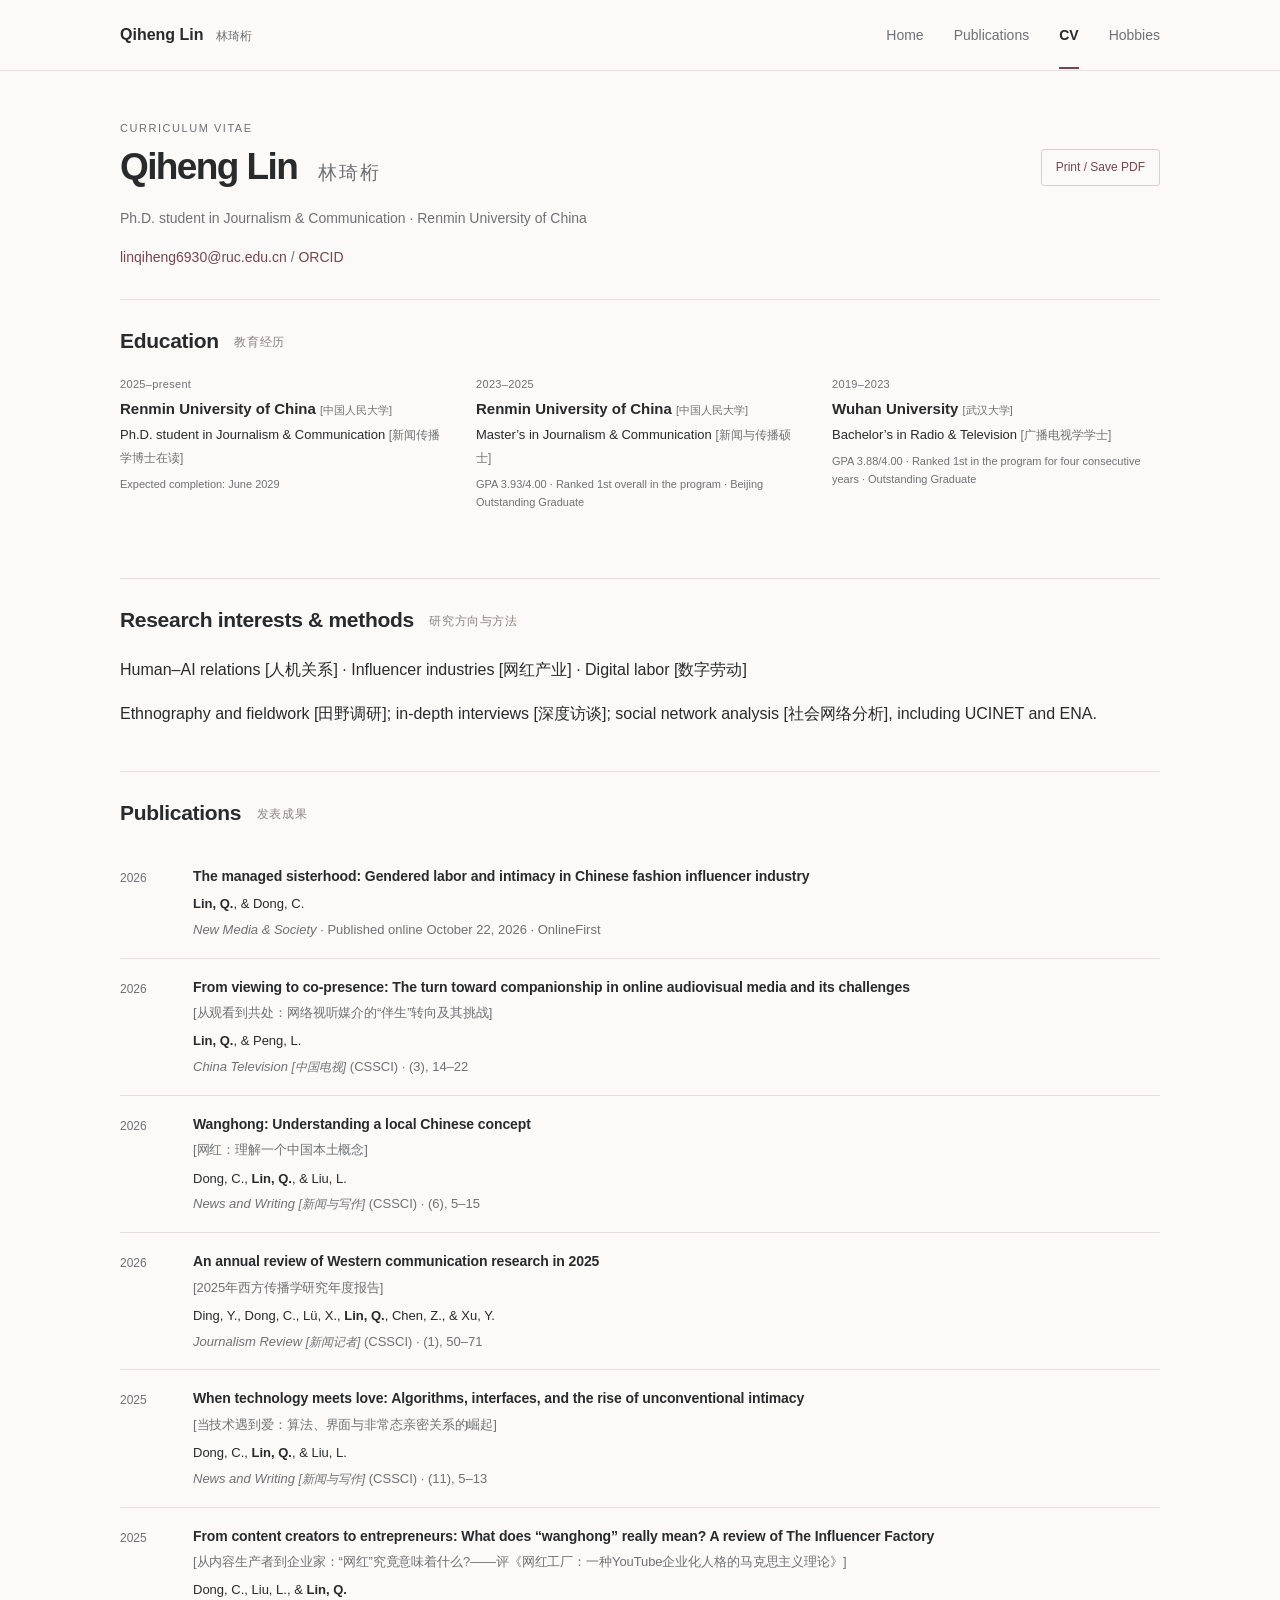
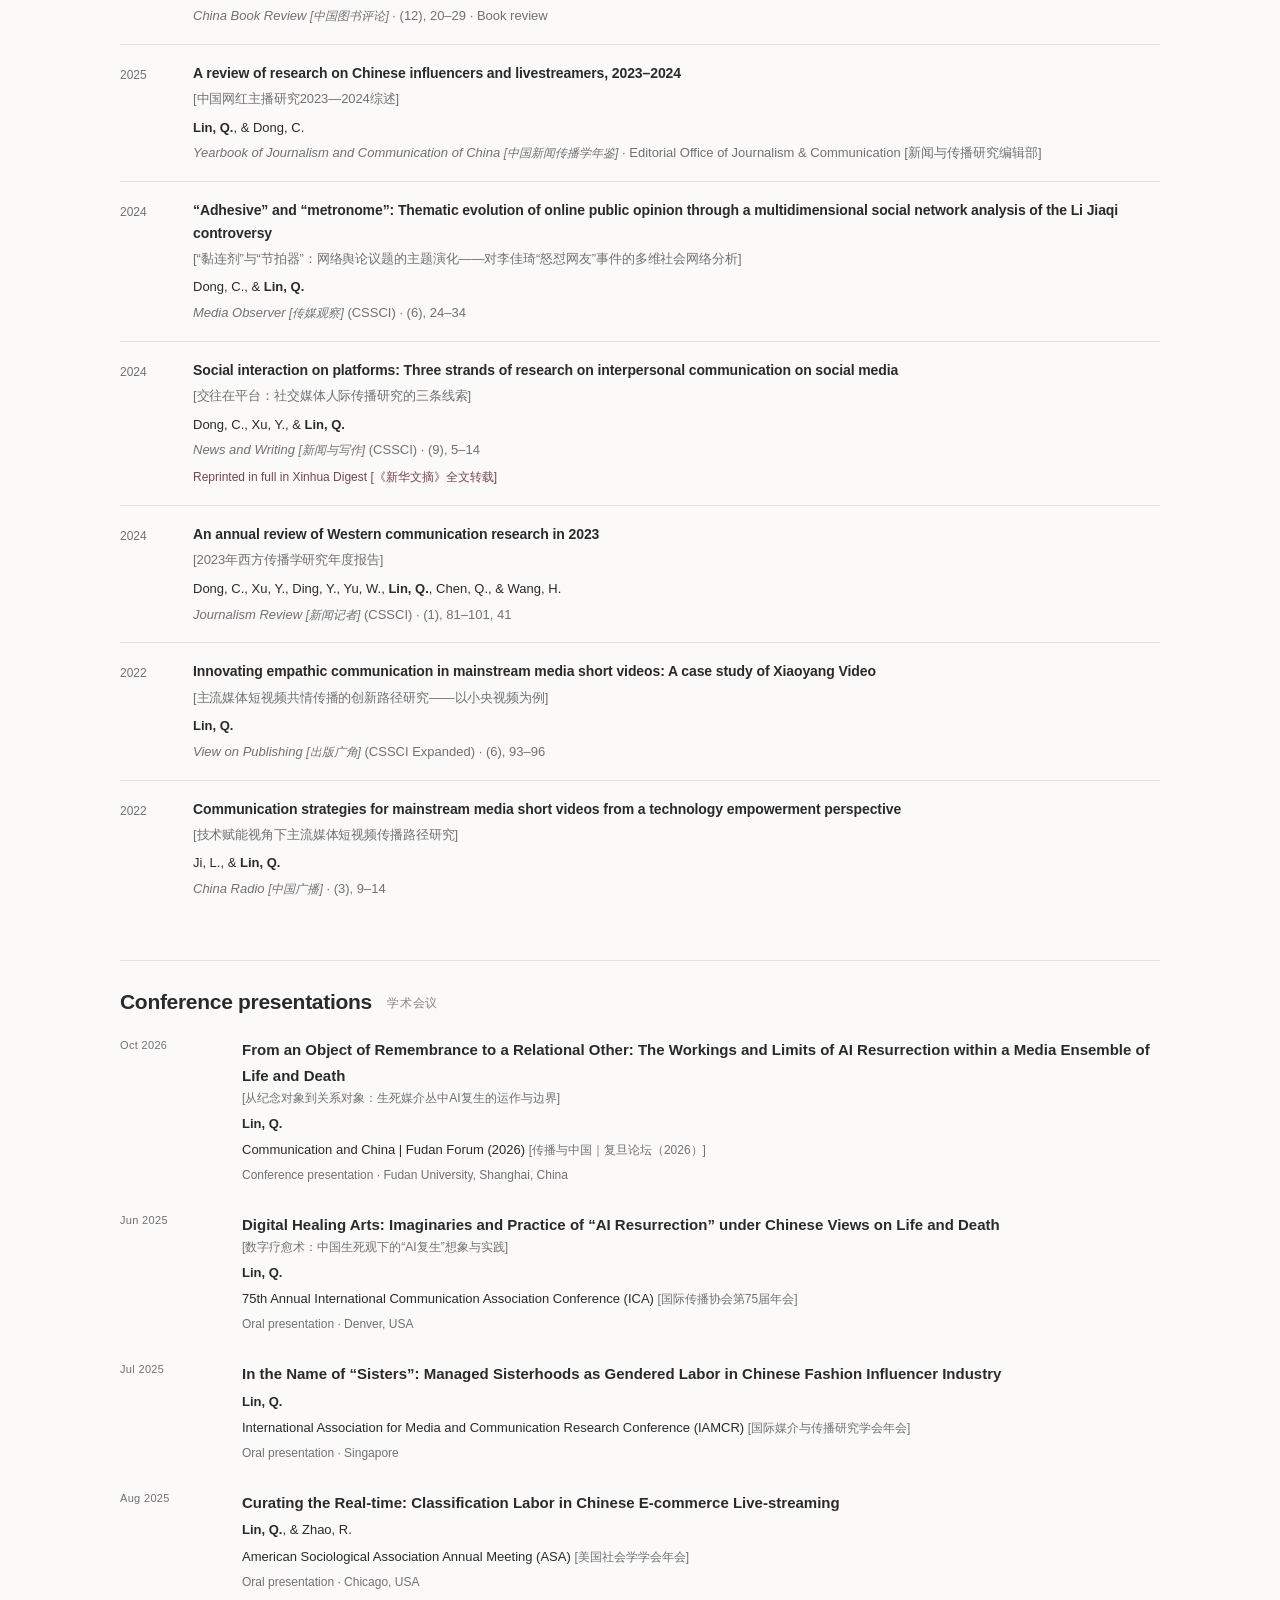
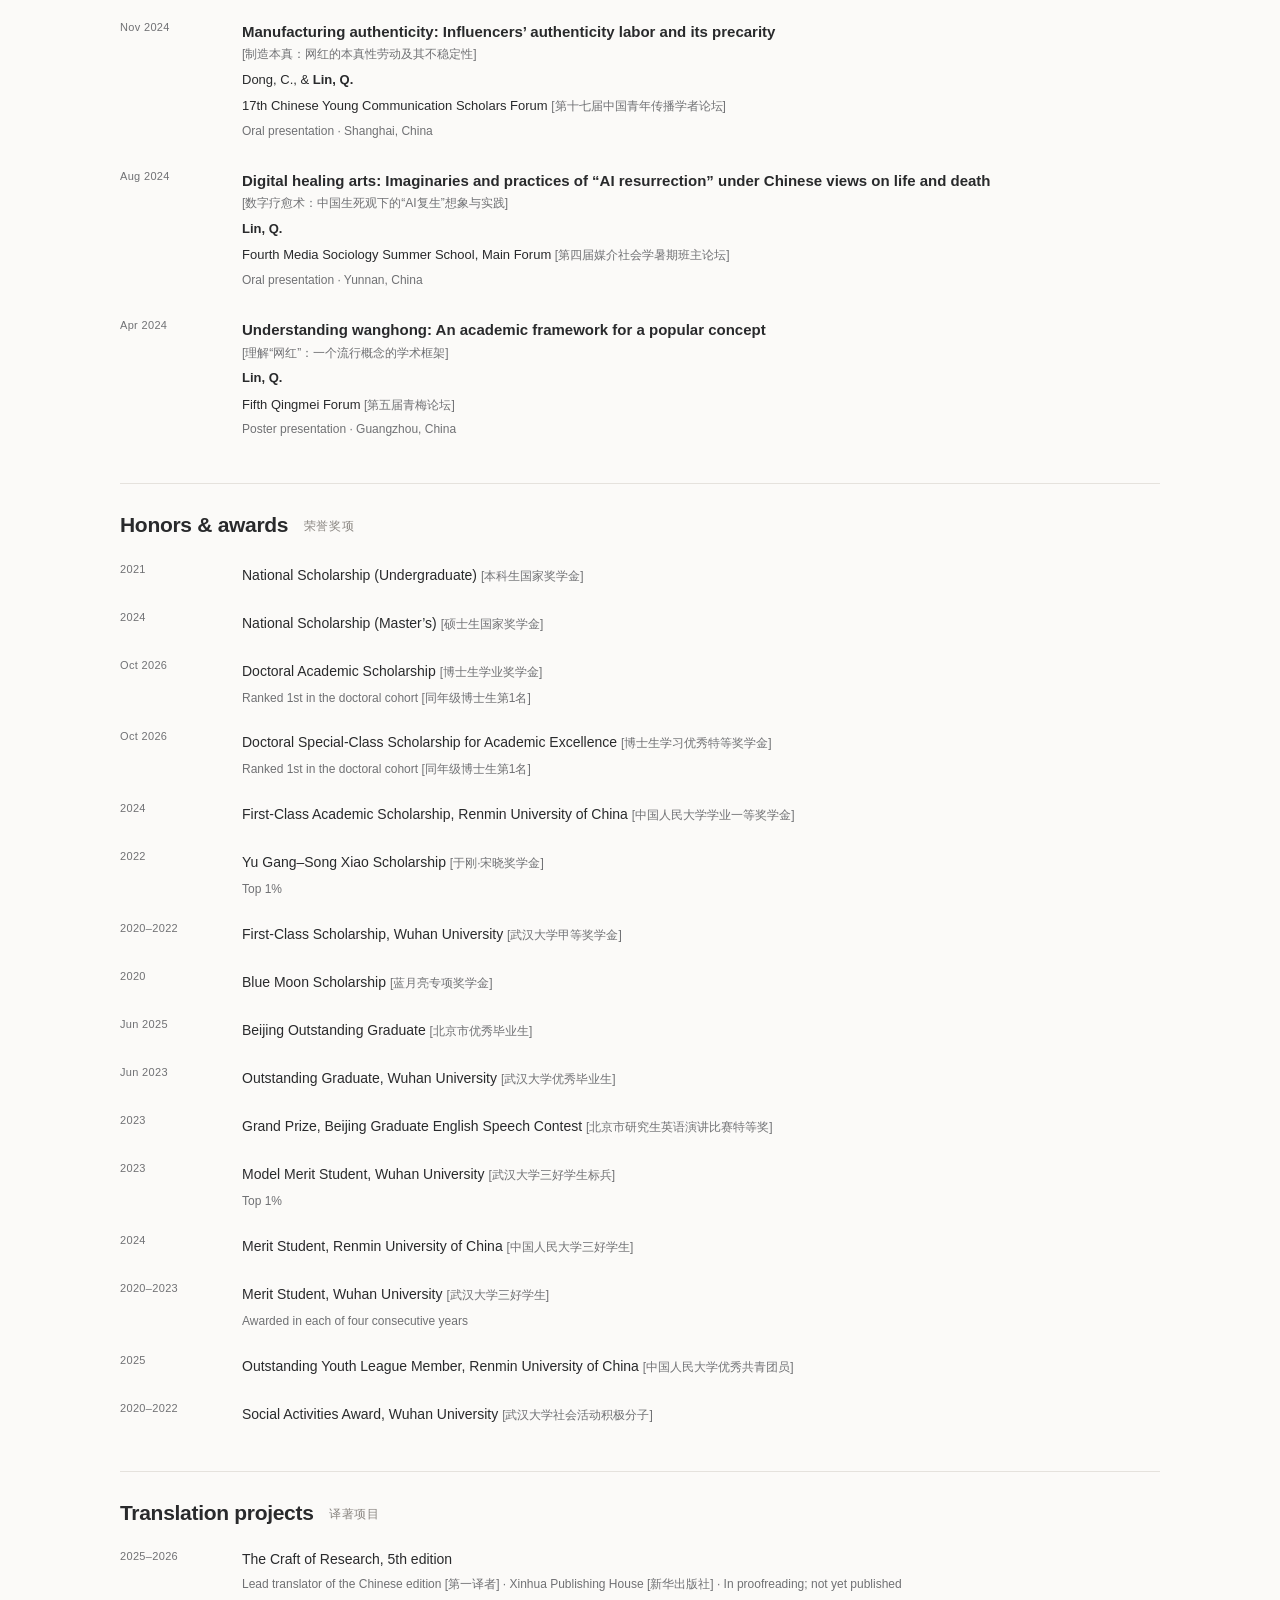
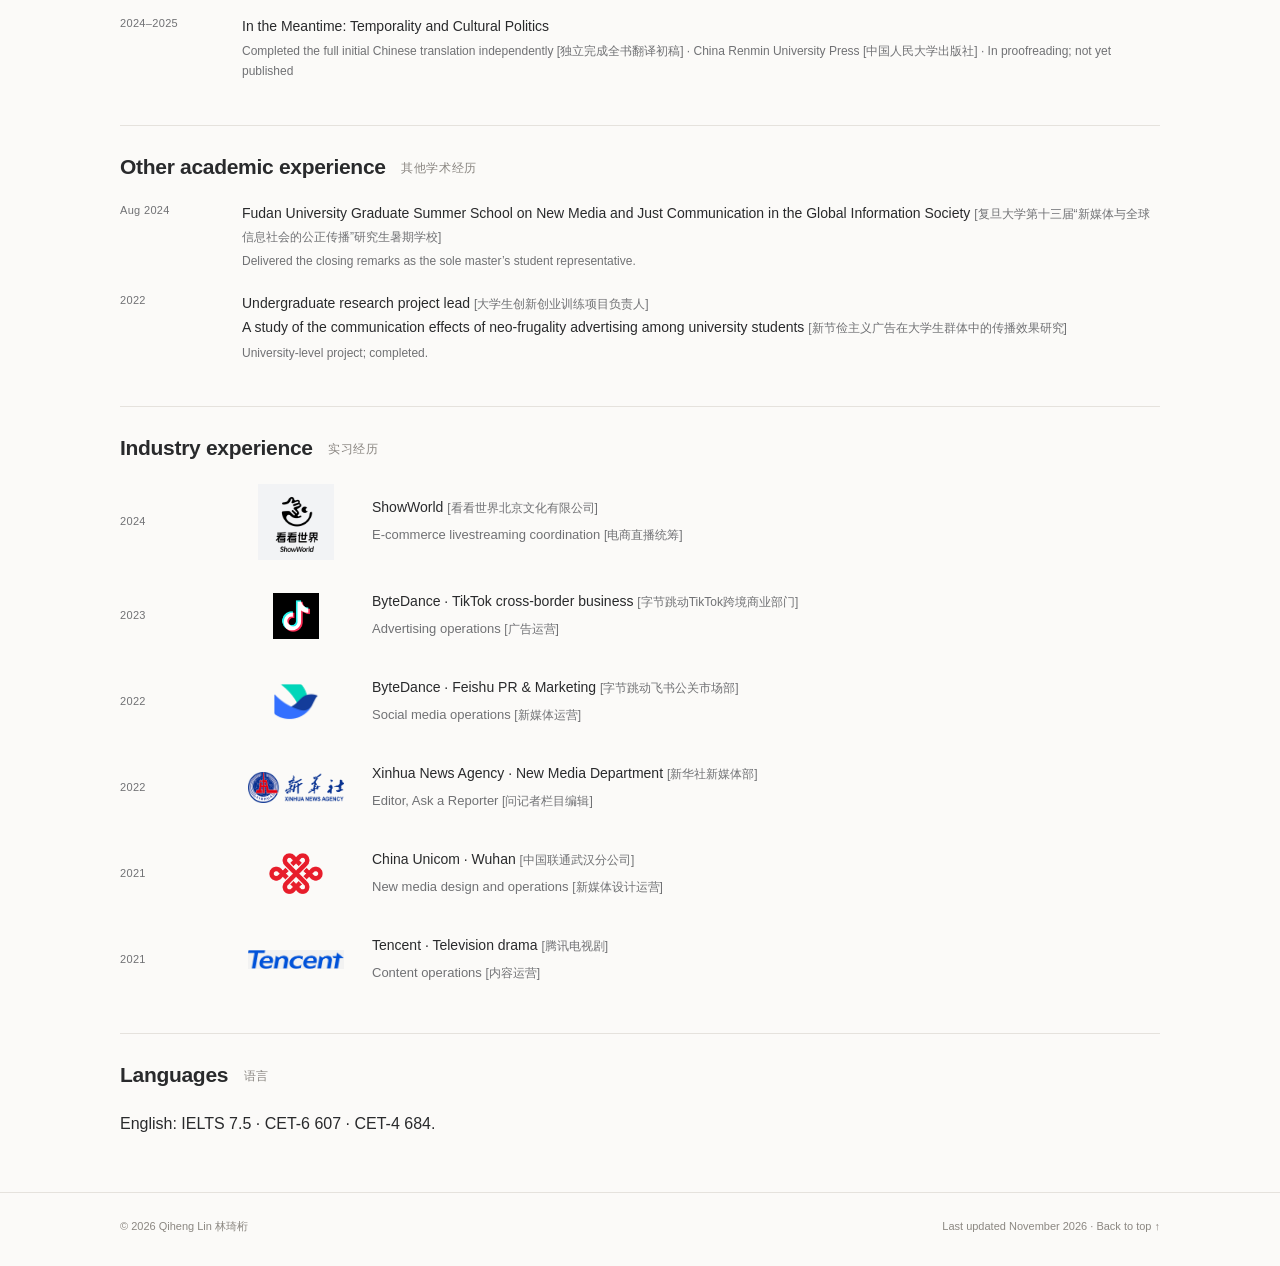
==== commit 5a7a97b5: "Add CSSCI indexing labels to selected Chinese journal publications" ====
--- a/cv.html
+++ b/cv.html
@@ -1,5 +1,5 @@
 <!doctype html>
 <html lang="en"><head><meta charset="utf-8"><meta name="viewport" content="width=device-width,initial-scale=1"><meta name="description" content="Qiheng Lin (林琦桁), Ph.D. student at Renmin University of China. Research on human–AI relations, digital intimacy, influencer industries, and digital labor."><meta name="theme-color" content="#fbfaf8"><meta property="og:title" content="Curriculum Vitae — Qiheng Lin 林琦桁"><meta property="og:description" content="Qiheng Lin (林琦桁), Ph.D. student at Renmin University of China. Research on human–AI relations, digital intimacy, influencer industries, and digital labor."><meta property="og:type" content="website"><title>Curriculum Vitae — Qiheng Lin 林琦桁</title><link rel="icon" href="./favicon.svg" type="image/svg+xml"><link rel="stylesheet" href="./style.css"><script src="./script.js" defer></script><script type="application/ld+json">{"@context": "https://schema.org", "@type": "Person", "name": "Qiheng Lin", "alternateName": "林琦桁", "email": "linqiheng6930@ruc.edu.cn", "affiliation": {"@type": "CollegeOrUniversity", "name": "Renmin University of China"}, "sameAs": ["https://orcid.org/0009-0000-4367-6252"], "knowsAbout": ["Human–AI relations", "Digital intimacy", "Digital labor", "Ethnography"]}</script></head>
 <body><a class="skip-link" href="#main">Skip to content</a><header class="site-header"><div class="header-inner"><a class="wordmark" href="./index.html">Qiheng Lin <span lang="zh-CN">林琦桁</span></a><nav aria-label="Main navigation"><a href="./index.html" >Home</a><a href="./publications.html" >Publications</a><a href="./cv.html" aria-current=page>CV</a><a href="./hobbies.html" >Hobbies</a></nav></div></header>
-<main id="main" class="page"><div class="page-title"><p class="eyebrow">Curriculum vitae</p><div class="cv-title-line"><h1>Qiheng Lin <span lang="zh-CN">林琦桁</span></h1><button class="print-button" id="print-cv" type="button">Print / Save PDF</button></div><p>Ph.D. student in Journalism &amp; Communication · Renmin University of China</p><p><a href="mailto:linqiheng6930@ruc.edu.cn">linqiheng6930@ruc.edu.cn</a> <span class="muted">/</span> <a href="https://orcid.org/0009-0000-4367-6252" target="_blank" rel="noopener noreferrer">ORCID</a></p></div><section class="section first-section"><h2>Education <span lang="zh-CN">教育经历</span></h2><div class="education-list"><article class="education-item"><span class="date">2025–present</span><h3>Renmin University of China <span class="translation" lang="zh-CN">[中国人民大学]</span></h3><p>Ph.D. student in Journalism &amp; Communication <span class="translation" lang="zh-CN">[新闻传播学博士在读]</span></p><p class="muted small">Expected completion: June 2029</p></article><article class="education-item"><span class="date">2023–2025</span><h3>Renmin University of China <span class="translation" lang="zh-CN">[中国人民大学]</span></h3><p>Master’s in Journalism &amp; Communication <span class="translation" lang="zh-CN">[新闻与传播硕士]</span></p><p class="muted small">GPA 3.93/4.00 · Ranked 1st overall in the program · Beijing Outstanding Graduate</p></article><article class="education-item"><span class="date">2019–2023</span><h3>Wuhan University <span class="translation" lang="zh-CN">[武汉大学]</span></h3><p>Bachelor’s in Radio &amp; Television <span class="translation" lang="zh-CN">[广播电视学学士]</span></p><p class="muted small">GPA 3.88/4.00 · Ranked 1st in the program for four consecutive years · Outstanding Graduate</p></article></div></section><section class="section"><h2>Research interests &amp; methods <span lang="zh-CN">研究方向与方法</span></h2><p>Human–AI relations [人机关系] · Influencer industries [网红产业] · Digital labor [数字劳动]</p><p>Ethnography and fieldwork [田野调研]; in-depth interviews [深度访谈]; social network analysis [社会网络分析], including UCINET and ENA.</p></section><section class="section"><h2>Publications <span lang="zh-CN">发表成果</span></h2><article class="publication"><div class="pub-year">2026</div><div><h3><a href="https://doi.org/10.1177/14614448261493399" target="_blank" rel="noopener noreferrer">The managed sisterhood: Gendered labor and intimacy in Chinese fashion influencer industry</a></h3><p class="authors"><strong>Lin, Q.</strong>, &amp; Dong, C.</p><p class="venue"><em>New Media &amp; Society</em> · Published online October 22, 2026 · OnlineFirst</p></div></article><article class="publication"><div class="pub-year">2026</div><div><h3>From viewing to co-presence: The turn toward companionship in online audiovisual media and its challenges <span class="translation" lang="zh-CN">[从观看到共处：网络视听媒介的“伴生”转向及其挑战]</span></h3><p class="authors"><strong>Lin, Q.</strong>, &amp; Peng, L.</p><p class="venue"><em>China Television <span class="translation" lang="zh-CN">[中国电视]</span></em> · (3), 14–22</p></div></article><article class="publication"><div class="pub-year">2026</div><div><h3>Wanghong: Understanding a local Chinese concept <span class="translation" lang="zh-CN">[网红：理解一个中国本土概念]</span></h3><p class="authors">Dong, C., <strong>Lin, Q.</strong>, &amp; Liu, L.</p><p class="venue"><em>News and Writing <span class="translation" lang="zh-CN">[新闻与写作]</span></em> · (6), 5–15</p></div></article><article class="publication"><div class="pub-year">2026</div><div><h3>An annual review of Western communication research in 2025 <span class="translation" lang="zh-CN">[2025年西方传播学研究年度报告]</span></h3><p class="authors">Ding, Y., Dong, C., Lü, X., <strong>Lin, Q.</strong>, Chen, Z., &amp; Xu, Y.</p><p class="venue"><em>Journalism Review <span class="translation" lang="zh-CN">[新闻记者]</span></em> · (1), 50–71</p></div></article><article class="publication"><div class="pub-year">2025</div><div><h3>When technology meets love: Algorithms, interfaces, and the rise of unconventional intimacy <span class="translation" lang="zh-CN">[当技术遇到爱：算法、界面与非常态亲密关系的崛起]</span></h3><p class="authors">Dong, C., <strong>Lin, Q.</strong>, &amp; Liu, L.</p><p class="venue"><em>News and Writing <span class="translation" lang="zh-CN">[新闻与写作]</span></em> · (11), 5–13</p></div></article><article class="publication"><div class="pub-year">2025</div><div><h3>From content creators to entrepreneurs: What does “wanghong” really mean? A review of The Influencer Factory <span class="translation" lang="zh-CN">[从内容生产者到企业家：“网红”究竟意味着什么?——评《网红工厂：一种YouTube企业化人格的马克思主义理论》]</span></h3><p class="authors">Dong, C., Liu, L., &amp; <strong>Lin, Q.</strong></p><p class="venue"><em>China Book Review <span class="translation" lang="zh-CN">[中国图书评论]</span></em> · (12), 20–29 · Book review</p></div></article><article class="publication"><div class="pub-year">2025</div><div><h3>A review of research on Chinese influencers and livestreamers, 2023–2024 <span class="translation" lang="zh-CN">[中国网红主播研究2023—2024综述]</span></h3><p class="authors"><strong>Lin, Q.</strong>, &amp; Dong, C.</p><p class="venue"><em>Yearbook of Journalism and Communication of China <span class="translation" lang="zh-CN">[中国新闻传播学年鉴]</span></em> · Editorial Office of Journalism &amp; Communication [新闻与传播研究编辑部]</p></div></article><article class="publication"><div class="pub-year">2024</div><div><h3>“Adhesive” and “metronome”: Thematic evolution of online public opinion through a multidimensional social network analysis of the Li Jiaqi controversy <span class="translation" lang="zh-CN">[“黏连剂”与“节拍器”：网络舆论议题的主题演化——对李佳琦“怒怼网友”事件的多维社会网络分析]</span></h3><p class="authors">Dong, C., &amp; <strong>Lin, Q.</strong></p><p class="venue"><em>Media Observer <span class="translation" lang="zh-CN">[传媒观察]</span></em> · (6), 24–34</p></div></article><article class="publication"><div class="pub-year">2024</div><div><h3>Social interaction on platforms: Three strands of research on interpersonal communication on social media <span class="translation" lang="zh-CN">[交往在平台：社交媒体人际传播研究的三条线索]</span></h3><p class="authors">Dong, C., Xu, Y., &amp; <strong>Lin, Q.</strong></p><p class="venue"><em>News and Writing <span class="translation" lang="zh-CN">[新闻与写作]</span></em> · (9), 5–14</p><p class="pub-note">Reprinted in full in Xinhua Digest [《新华文摘》全文转载]</p></div></article><article class="publication"><div class="pub-year">2024</div><div><h3>An annual review of Western communication research in 2023 <span class="translation" lang="zh-CN">[2023年西方传播学研究年度报告]</span></h3><p class="authors">Dong, C., Xu, Y., Ding, Y., Yu, W., <strong>Lin, Q.</strong>, Chen, Q., &amp; Wang, H.</p><p class="venue"><em>Journalism Review <span class="translation" lang="zh-CN">[新闻记者]</span></em> · (1), 81–101, 41</p></div></article><article class="publication"><div class="pub-year">2022</div><div><h3>Innovating empathic communication in mainstream media short videos: A case study of Xiaoyang Video <span class="translation" lang="zh-CN">[主流媒体短视频共情传播的创新路径研究——以小央视频为例]</span></h3><p class="authors"><strong>Lin, Q.</strong></p><p class="venue"><em>View on Publishing <span class="translation" lang="zh-CN">[出版广角]</span></em> · (6), 93–96</p></div></article><article class="publication"><div class="pub-year">2022</div><div><h3>Communication strategies for mainstream media short videos from a technology empowerment perspective <span class="translation" lang="zh-CN">[技术赋能视角下主流媒体短视频传播路径研究]</span></h3><p class="authors">Ji, L., &amp; <strong>Lin, Q.</strong></p><p class="venue"><em>China Radio <span class="translation" lang="zh-CN">[中国广播]</span></em> · (3), 9–14</p></div></article></section><section class="section"><h2>Conference presentations <span lang="zh-CN">学术会议</span></h2><div class="talk-list"><article class="talk"><span class="date">Oct 2026</span><div><h3>From an Object of Remembrance to a Relational Other: The Workings and Limits of AI Resurrection within a Media Ensemble of Life and Death <span class="translation" lang="zh-CN">[从纪念对象到关系对象：生死媒介丛中AI复生的运作与边界]</span></h3><p class="authors"><strong>Lin, Q.</strong></p><p>Communication and China | Fudan Forum (2026) <span class="translation" lang="zh-CN">[传播与中国｜复旦论坛（2026）]</span></p><p class="muted small">Conference presentation · Fudan University, Shanghai, China</p></div></article><article class="talk"><span class="date">Jun 2025</span><div><h3>Digital Healing Arts: Imaginaries and Practice of “AI Resurrection” under Chinese Views on Life and Death <span class="translation" lang="zh-CN">[数字疗愈术：中国生死观下的“AI复生”想象与实践]</span></h3><p class="authors"><strong>Lin, Q.</strong></p><p>75th Annual International Communication Association Conference (ICA) <span class="translation" lang="zh-CN">[国际传播协会第75届年会]</span></p><p class="muted small">Oral presentation · Denver, USA</p></div></article><article class="talk"><span class="date">Jul 2025</span><div><h3>In the Name of “Sisters”: Managed Sisterhoods as Gendered Labor in Chinese Fashion Influencer Industry</h3><p class="authors"><strong>Lin, Q.</strong></p><p>International Association for Media and Communication Research Conference (IAMCR) <span class="translation" lang="zh-CN">[国际媒介与传播研究学会年会]</span></p><p class="muted small">Oral presentation · Singapore</p></div></article><article class="talk"><span class="date">Aug 2025</span><div><h3>Curating the Real-time: Classification Labor in Chinese E-commerce Live-streaming</h3><p class="authors"><strong>Lin, Q.</strong>, &amp; Zhao, R.</p><p>American Sociological Association Annual Meeting (ASA) <span class="translation" lang="zh-CN">[美国社会学学会年会]</span></p><p class="muted small">Oral presentation · Chicago, USA</p></div></article><article class="talk"><span class="date">Nov 2024</span><div><h3>Manufacturing authenticity: Influencers’ authenticity labor and its precarity <span class="translation" lang="zh-CN">[制造本真：网红的本真性劳动及其不稳定性]</span></h3><p class="authors">Dong, C., &amp; <strong>Lin, Q.</strong></p><p>17th Chinese Young Communication Scholars Forum <span class="translation" lang="zh-CN">[第十七届中国青年传播学者论坛]</span></p><p class="muted small">Oral presentation · Shanghai, China</p></div></article><article class="talk"><span class="date">Aug 2024</span><div><h3>Digital healing arts: Imaginaries and practices of “AI resurrection” under Chinese views on life and death <span class="translation" lang="zh-CN">[数字疗愈术：中国生死观下的“AI复生”想象与实践]</span></h3><p class="authors"><strong>Lin, Q.</strong></p><p>Fourth Media Sociology Summer School, Main Forum <span class="translation" lang="zh-CN">[第四届媒介社会学暑期班主论坛]</span></p><p class="muted small">Oral presentation · Yunnan, China</p></div></article><article class="talk"><span class="date">Apr 2024</span><div><h3>Understanding wanghong: An academic framework for a popular concept <span class="translation" lang="zh-CN">[理解“网红”：一个流行概念的学术框架]</span></h3><p class="authors"><strong>Lin, Q.</strong></p><p>Fifth Qingmei Forum <span class="translation" lang="zh-CN">[第五届青梅论坛]</span></p><p class="muted small">Poster presentation · Guangzhou, China</p></div></article></div></section><section class="section" id="honors"><h2>Honors &amp; awards <span lang="zh-CN">荣誉奖项</span></h2><ul class="record-list"><li><span class="date">2021</span><div><span class="record-title">National Scholarship (Undergraduate) <span class="translation" lang="zh-CN">[本科生国家奖学金]</span></span></div></li><li><span class="date">2024</span><div><span class="record-title">National Scholarship (Master’s) <span class="translation" lang="zh-CN">[硕士生国家奖学金]</span></span></div></li><li><span class="date">Oct 2026</span><div><span class="record-title">Doctoral Academic Scholarship <span class="translation" lang="zh-CN">[博士生学业奖学金]</span></span><p class="muted small">Ranked 1st in the doctoral cohort [同年级博士生第1名]</p></div></li><li><span class="date">Oct 2026</span><div><span class="record-title">Doctoral Special-Class Scholarship for Academic Excellence <span class="translation" lang="zh-CN">[博士生学习优秀特等奖学金]</span></span><p class="muted small">Ranked 1st in the doctoral cohort [同年级博士生第1名]</p></div></li><li><span class="date">2024</span><div><span class="record-title">First-Class Academic Scholarship, Renmin University of China <span class="translation" lang="zh-CN">[中国人民大学学业一等奖学金]</span></span></div></li><li><span class="date">2022</span><div><span class="record-title">Yu Gang–Song Xiao Scholarship <span class="translation" lang="zh-CN">[于刚·宋晓奖学金]</span></span><p class="muted small">Top 1%</p></div></li><li><span class="date">2020–2022</span><div><span class="record-title">First-Class Scholarship, Wuhan University <span class="translation" lang="zh-CN">[武汉大学甲等奖学金]</span></span></div></li><li><span class="date">2020</span><div><span class="record-title">Blue Moon Scholarship <span class="translation" lang="zh-CN">[蓝月亮专项奖学金]</span></span></div></li><li><span class="date">Jun 2025</span><div><span class="record-title">Beijing Outstanding Graduate <span class="translation" lang="zh-CN">[北京市优秀毕业生]</span></span></div></li><li><span class="date">Jun 2023</span><div><span class="record-title">Outstanding Graduate, Wuhan University <span class="translation" lang="zh-CN">[武汉大学优秀毕业生]</span></span></div></li><li><span class="date">2023</span><div><span class="record-title">Grand Prize, Beijing Graduate English Speech Contest <span class="translation" lang="zh-CN">[北京市研究生英语演讲比赛特等奖]</span></span></div></li><li><span class="date">2023</span><div><span class="record-title">Model Merit Student, Wuhan University <span class="translation" lang="zh-CN">[武汉大学三好学生标兵]</span></span><p class="muted small">Top 1%</p></div></li><li><span class="date">2024</span><div><span class="record-title">Merit Student, Renmin University of China <span class="translation" lang="zh-CN">[中国人民大学三好学生]</span></span></div></li><li><span class="date">2020–2023</span><div><span class="record-title">Merit Student, Wuhan University <span class="translation" lang="zh-CN">[武汉大学三好学生]</span></span><p class="muted small">Awarded in each of four consecutive years</p></div></li><li><span class="date">2025</span><div><span class="record-title">Outstanding Youth League Member, Renmin University of China <span class="translation" lang="zh-CN">[中国人民大学优秀共青团员]</span></span></div></li><li><span class="date">2020–2022</span><div><span class="record-title">Social Activities Award, Wuhan University <span class="translation" lang="zh-CN">[武汉大学社会活动积极分子]</span></span></div></li></ul></section><section class="section"><h2>Translation projects <span lang="zh-CN">译著项目</span></h2><ul class="record-list"><li><span class="date">2025–2026</span><div><h3>The Craft of Research, 5th edition</h3><p class="muted small">Lead translator of the Chinese edition [第一译者] · Xinhua Publishing House [新华出版社] · In proofreading; not yet published</p></div></li><li><span class="date">2024–2025</span><div><h3>In the Meantime: Temporality and Cultural Politics</h3><p class="muted small">Completed the full initial Chinese translation independently [独立完成全书翻译初稿] · China Renmin University Press [中国人民大学出版社] · In proofreading; not yet published</p></div></li></ul></section><section class="section"><h2>Other academic experience <span lang="zh-CN">其他学术经历</span></h2><ul class="record-list"><li><span class="date">Aug 2024</span><div><h3>Fudan University Graduate Summer School on New Media and Just Communication in the Global Information Society <span class="translation" lang="zh-CN">[复旦大学第十三届“新媒体与全球信息社会的公正传播”研究生暑期学校]</span></h3><p class="small muted">Delivered the closing remarks as the sole master’s student representative.</p></div></li><li><span class="date">2022</span><div><h3>Undergraduate research project lead <span class="translation" lang="zh-CN">[大学生创新创业训练项目负责人]</span></h3><p>A study of the communication effects of neo-frugality advertising among university students <span class="translation" lang="zh-CN">[新节俭主义广告在大学生群体中的传播效果研究]</span></p><p class="small muted">University-level project; completed.</p></div></li></ul></section><section class="section" id="industry-experience"><h2>Industry experience <span lang="zh-CN">实习经历</span></h2><ul class="record-list experience-list"><li><span class="date">2024</span><div class="experience-entry"><span class="company-logo"><img src="./assets/logos/showworld.jpg" alt="ShowWorld logo" width="96" height="56" loading="lazy" decoding="async"></span><div class="experience-copy"><h3>ShowWorld <span class="translation" lang="zh-CN">[看看世界北京文化有限公司]</span></h3><p>E-commerce livestreaming coordination <span class="translation" lang="zh-CN">[电商直播统筹]</span></p></div></div></li><li><span class="date">2023</span><div class="experience-entry"><a class="company-logo" href="https://www.tiktok.com/" target="_blank" rel="noopener noreferrer" aria-label="TikTok website"><img src="./assets/logos/tiktok.png" alt="TikTok logo" width="96" height="56" loading="lazy" decoding="async"></a><div class="experience-copy"><h3>ByteDance · TikTok cross-border business <span class="translation" lang="zh-CN">[字节跳动TikTok跨境商业部门]</span></h3><p>Advertising operations <span class="translation" lang="zh-CN">[广告运营]</span></p></div></div></li><li><span class="date">2022</span><div class="experience-entry"><a class="company-logo" href="https://www.feishu.cn/" target="_blank" rel="noopener noreferrer" aria-label="Feishu website"><img src="./assets/logos/feishu.png" alt="Feishu logo" width="96" height="56" loading="lazy" decoding="async"></a><div class="experience-copy"><h3>ByteDance · Feishu PR &amp; Marketing <span class="translation" lang="zh-CN">[字节跳动飞书公关市场部]</span></h3><p>Social media operations <span class="translation" lang="zh-CN">[新媒体运营]</span></p></div></div></li><li><span class="date">2022</span><div class="experience-entry"><a class="company-logo" href="https://www.xinhuanet.com/xinhuashe/" target="_blank" rel="noopener noreferrer" aria-label="Xinhua News Agency website"><img src="./assets/logos/xinhua.png" alt="Xinhua News Agency logo" width="96" height="56" loading="lazy" decoding="async"></a><div class="experience-copy"><h3>Xinhua News Agency · New Media Department <span class="translation" lang="zh-CN">[新华社新媒体部]</span></h3><p>Editor, Ask a Reporter <span class="translation" lang="zh-CN">[问记者栏目编辑]</span></p></div></div></li><li><span class="date">2021</span><div class="experience-entry"><a class="company-logo" href="https://www.chinaunicom.com.cn/" target="_blank" rel="noopener noreferrer" aria-label="China Unicom website"><img src="./assets/logos/unicom.png" alt="China Unicom logo" width="96" height="56" loading="lazy" decoding="async"></a><div class="experience-copy"><h3>China Unicom · Wuhan <span class="translation" lang="zh-CN">[中国联通武汉分公司]</span></h3><p>New media design and operations <span class="translation" lang="zh-CN">[新媒体设计运营]</span></p></div></div></li><li><span class="date">2021</span><div class="experience-entry"><a class="company-logo" href="https://www.tencent.com/" target="_blank" rel="noopener noreferrer" aria-label="Tencent website"><img src="./assets/logos/tencent.png" alt="Tencent logo" width="96" height="56" loading="lazy" decoding="async"></a><div class="experience-copy"><h3>Tencent · Television drama <span class="translation" lang="zh-CN">[腾讯电视剧]</span></h3><p>Content operations <span class="translation" lang="zh-CN">[内容运营]</span></p></div></div></li></ul></section><section class="section"><h2>Languages <span lang="zh-CN">语言</span></h2><p>English: IELTS 7.5 · CET-6 607 · CET-4 684.</p></section></main>
+<main id="main" class="page"><div class="page-title"><p class="eyebrow">Curriculum vitae</p><div class="cv-title-line"><h1>Qiheng Lin <span lang="zh-CN">林琦桁</span></h1><button class="print-button" id="print-cv" type="button">Print / Save PDF</button></div><p>Ph.D. student in Journalism &amp; Communication · Renmin University of China</p><p><a href="mailto:linqiheng6930@ruc.edu.cn">linqiheng6930@ruc.edu.cn</a> <span class="muted">/</span> <a href="https://orcid.org/0009-0000-4367-6252" target="_blank" rel="noopener noreferrer">ORCID</a></p></div><section class="section first-section"><h2>Education <span lang="zh-CN">教育经历</span></h2><div class="education-list"><article class="education-item"><span class="date">2025–present</span><h3>Renmin University of China <span class="translation" lang="zh-CN">[中国人民大学]</span></h3><p>Ph.D. student in Journalism &amp; Communication <span class="translation" lang="zh-CN">[新闻传播学博士在读]</span></p><p class="muted small">Expected completion: June 2029</p></article><article class="education-item"><span class="date">2023–2025</span><h3>Renmin University of China <span class="translation" lang="zh-CN">[中国人民大学]</span></h3><p>Master’s in Journalism &amp; Communication <span class="translation" lang="zh-CN">[新闻与传播硕士]</span></p><p class="muted small">GPA 3.93/4.00 · Ranked 1st overall in the program · Beijing Outstanding Graduate</p></article><article class="education-item"><span class="date">2019–2023</span><h3>Wuhan University <span class="translation" lang="zh-CN">[武汉大学]</span></h3><p>Bachelor’s in Radio &amp; Television <span class="translation" lang="zh-CN">[广播电视学学士]</span></p><p class="muted small">GPA 3.88/4.00 · Ranked 1st in the program for four consecutive years · Outstanding Graduate</p></article></div></section><section class="section"><h2>Research interests &amp; methods <span lang="zh-CN">研究方向与方法</span></h2><p>Human–AI relations [人机关系] · Influencer industries [网红产业] · Digital labor [数字劳动]</p><p>Ethnography and fieldwork [田野调研]; in-depth interviews [深度访谈]; social network analysis [社会网络分析], including UCINET and ENA.</p></section><section class="section"><h2>Publications <span lang="zh-CN">发表成果</span></h2><article class="publication"><div class="pub-year">2026</div><div><h3><a href="https://doi.org/10.1177/14614448261493399" target="_blank" rel="noopener noreferrer">The managed sisterhood: Gendered labor and intimacy in Chinese fashion influencer industry</a></h3><p class="authors"><strong>Lin, Q.</strong>, &amp; Dong, C.</p><p class="venue"><em>New Media &amp; Society</em> · Published online October 22, 2026 · OnlineFirst</p></div></article><article class="publication"><div class="pub-year">2026</div><div><h3>From viewing to co-presence: The turn toward companionship in online audiovisual media and its challenges <span class="translation" lang="zh-CN">[从观看到共处：网络视听媒介的“伴生”转向及其挑战]</span></h3><p class="authors"><strong>Lin, Q.</strong>, &amp; Peng, L.</p><p class="venue"><em>China Television <span class="translation" lang="zh-CN">[中国电视]</span></em> <span class="journal-index" title="Chinese Social Sciences Citation Index">(CSSCI)</span> · (3), 14–22</p></div></article><article class="publication"><div class="pub-year">2026</div><div><h3>Wanghong: Understanding a local Chinese concept <span class="translation" lang="zh-CN">[网红：理解一个中国本土概念]</span></h3><p class="authors">Dong, C., <strong>Lin, Q.</strong>, &amp; Liu, L.</p><p class="venue"><em>News and Writing <span class="translation" lang="zh-CN">[新闻与写作]</span></em> <span class="journal-index" title="Chinese Social Sciences Citation Index">(CSSCI)</span> · (6), 5–15</p></div></article><article class="publication"><div class="pub-year">2026</div><div><h3>An annual review of Western communication research in 2025 <span class="translation" lang="zh-CN">[2025年西方传播学研究年度报告]</span></h3><p class="authors">Ding, Y., Dong, C., Lü, X., <strong>Lin, Q.</strong>, Chen, Z., &amp; Xu, Y.</p><p class="venue"><em>Journalism Review <span class="translation" lang="zh-CN">[新闻记者]</span></em> <span class="journal-index" title="Chinese Social Sciences Citation Index">(CSSCI)</span> · (1), 50–71</p></div></article><article class="publication"><div class="pub-year">2025</div><div><h3>When technology meets love: Algorithms, interfaces, and the rise of unconventional intimacy <span class="translation" lang="zh-CN">[当技术遇到爱：算法、界面与非常态亲密关系的崛起]</span></h3><p class="authors">Dong, C., <strong>Lin, Q.</strong>, &amp; Liu, L.</p><p class="venue"><em>News and Writing <span class="translation" lang="zh-CN">[新闻与写作]</span></em> <span class="journal-index" title="Chinese Social Sciences Citation Index">(CSSCI)</span> · (11), 5–13</p></div></article><article class="publication"><div class="pub-year">2025</div><div><h3>From content creators to entrepreneurs: What does “wanghong” really mean? A review of The Influencer Factory <span class="translation" lang="zh-CN">[从内容生产者到企业家：“网红”究竟意味着什么?——评《网红工厂：一种YouTube企业化人格的马克思主义理论》]</span></h3><p class="authors">Dong, C., Liu, L., &amp; <strong>Lin, Q.</strong></p><p class="venue"><em>China Book Review <span class="translation" lang="zh-CN">[中国图书评论]</span></em> · (12), 20–29 · Book review</p></div></article><article class="publication"><div class="pub-year">2025</div><div><h3>A review of research on Chinese influencers and livestreamers, 2023–2024 <span class="translation" lang="zh-CN">[中国网红主播研究2023—2024综述]</span></h3><p class="authors"><strong>Lin, Q.</strong>, &amp; Dong, C.</p><p class="venue"><em>Yearbook of Journalism and Communication of China <span class="translation" lang="zh-CN">[中国新闻传播学年鉴]</span></em> · Editorial Office of Journalism &amp; Communication [新闻与传播研究编辑部]</p></div></article><article class="publication"><div class="pub-year">2024</div><div><h3>“Adhesive” and “metronome”: Thematic evolution of online public opinion through a multidimensional social network analysis of the Li Jiaqi controversy <span class="translation" lang="zh-CN">[“黏连剂”与“节拍器”：网络舆论议题的主题演化——对李佳琦“怒怼网友”事件的多维社会网络分析]</span></h3><p class="authors">Dong, C., &amp; <strong>Lin, Q.</strong></p><p class="venue"><em>Media Observer <span class="translation" lang="zh-CN">[传媒观察]</span></em> <span class="journal-index" title="Chinese Social Sciences Citation Index">(CSSCI)</span> · (6), 24–34</p></div></article><article class="publication"><div class="pub-year">2024</div><div><h3>Social interaction on platforms: Three strands of research on interpersonal communication on social media <span class="translation" lang="zh-CN">[交往在平台：社交媒体人际传播研究的三条线索]</span></h3><p class="authors">Dong, C., Xu, Y., &amp; <strong>Lin, Q.</strong></p><p class="venue"><em>News and Writing <span class="translation" lang="zh-CN">[新闻与写作]</span></em> <span class="journal-index" title="Chinese Social Sciences Citation Index">(CSSCI)</span> · (9), 5–14</p><p class="pub-note">Reprinted in full in Xinhua Digest [《新华文摘》全文转载]</p></div></article><article class="publication"><div class="pub-year">2024</div><div><h3>An annual review of Western communication research in 2023 <span class="translation" lang="zh-CN">[2023年西方传播学研究年度报告]</span></h3><p class="authors">Dong, C., Xu, Y., Ding, Y., Yu, W., <strong>Lin, Q.</strong>, Chen, Q., &amp; Wang, H.</p><p class="venue"><em>Journalism Review <span class="translation" lang="zh-CN">[新闻记者]</span></em> <span class="journal-index" title="Chinese Social Sciences Citation Index">(CSSCI)</span> · (1), 81–101, 41</p></div></article><article class="publication"><div class="pub-year">2022</div><div><h3>Innovating empathic communication in mainstream media short videos: A case study of Xiaoyang Video <span class="translation" lang="zh-CN">[主流媒体短视频共情传播的创新路径研究——以小央视频为例]</span></h3><p class="authors"><strong>Lin, Q.</strong></p><p class="venue"><em>View on Publishing <span class="translation" lang="zh-CN">[出版广角]</span></em> <span class="journal-index" title="Chinese Social Sciences Citation Index — Expanded Edition [扩展版]">(CSSCI Expanded)</span> · (6), 93–96</p></div></article><article class="publication"><div class="pub-year">2022</div><div><h3>Communication strategies for mainstream media short videos from a technology empowerment perspective <span class="translation" lang="zh-CN">[技术赋能视角下主流媒体短视频传播路径研究]</span></h3><p class="authors">Ji, L., &amp; <strong>Lin, Q.</strong></p><p class="venue"><em>China Radio <span class="translation" lang="zh-CN">[中国广播]</span></em> · (3), 9–14</p></div></article></section><section class="section"><h2>Conference presentations <span lang="zh-CN">学术会议</span></h2><div class="talk-list"><article class="talk"><span class="date">Oct 2026</span><div><h3>From an Object of Remembrance to a Relational Other: The Workings and Limits of AI Resurrection within a Media Ensemble of Life and Death <span class="translation" lang="zh-CN">[从纪念对象到关系对象：生死媒介丛中AI复生的运作与边界]</span></h3><p class="authors"><strong>Lin, Q.</strong></p><p>Communication and China | Fudan Forum (2026) <span class="translation" lang="zh-CN">[传播与中国｜复旦论坛（2026）]</span></p><p class="muted small">Conference presentation · Fudan University, Shanghai, China</p></div></article><article class="talk"><span class="date">Jun 2025</span><div><h3>Digital Healing Arts: Imaginaries and Practice of “AI Resurrection” under Chinese Views on Life and Death <span class="translation" lang="zh-CN">[数字疗愈术：中国生死观下的“AI复生”想象与实践]</span></h3><p class="authors"><strong>Lin, Q.</strong></p><p>75th Annual International Communication Association Conference (ICA) <span class="translation" lang="zh-CN">[国际传播协会第75届年会]</span></p><p class="muted small">Oral presentation · Denver, USA</p></div></article><article class="talk"><span class="date">Jul 2025</span><div><h3>In the Name of “Sisters”: Managed Sisterhoods as Gendered Labor in Chinese Fashion Influencer Industry</h3><p class="authors"><strong>Lin, Q.</strong></p><p>International Association for Media and Communication Research Conference (IAMCR) <span class="translation" lang="zh-CN">[国际媒介与传播研究学会年会]</span></p><p class="muted small">Oral presentation · Singapore</p></div></article><article class="talk"><span class="date">Aug 2025</span><div><h3>Curating the Real-time: Classification Labor in Chinese E-commerce Live-streaming</h3><p class="authors"><strong>Lin, Q.</strong>, &amp; Zhao, R.</p><p>American Sociological Association Annual Meeting (ASA) <span class="translation" lang="zh-CN">[美国社会学学会年会]</span></p><p class="muted small">Oral presentation · Chicago, USA</p></div></article><article class="talk"><span class="date">Nov 2024</span><div><h3>Manufacturing authenticity: Influencers’ authenticity labor and its precarity <span class="translation" lang="zh-CN">[制造本真：网红的本真性劳动及其不稳定性]</span></h3><p class="authors">Dong, C., &amp; <strong>Lin, Q.</strong></p><p>17th Chinese Young Communication Scholars Forum <span class="translation" lang="zh-CN">[第十七届中国青年传播学者论坛]</span></p><p class="muted small">Oral presentation · Shanghai, China</p></div></article><article class="talk"><span class="date">Aug 2024</span><div><h3>Digital healing arts: Imaginaries and practices of “AI resurrection” under Chinese views on life and death <span class="translation" lang="zh-CN">[数字疗愈术：中国生死观下的“AI复生”想象与实践]</span></h3><p class="authors"><strong>Lin, Q.</strong></p><p>Fourth Media Sociology Summer School, Main Forum <span class="translation" lang="zh-CN">[第四届媒介社会学暑期班主论坛]</span></p><p class="muted small">Oral presentation · Yunnan, China</p></div></article><article class="talk"><span class="date">Apr 2024</span><div><h3>Understanding wanghong: An academic framework for a popular concept <span class="translation" lang="zh-CN">[理解“网红”：一个流行概念的学术框架]</span></h3><p class="authors"><strong>Lin, Q.</strong></p><p>Fifth Qingmei Forum <span class="translation" lang="zh-CN">[第五届青梅论坛]</span></p><p class="muted small">Poster presentation · Guangzhou, China</p></div></article></div></section><section class="section" id="honors"><h2>Honors &amp; awards <span lang="zh-CN">荣誉奖项</span></h2><ul class="record-list"><li><span class="date">2021</span><div><span class="record-title">National Scholarship (Undergraduate) <span class="translation" lang="zh-CN">[本科生国家奖学金]</span></span></div></li><li><span class="date">2024</span><div><span class="record-title">National Scholarship (Master’s) <span class="translation" lang="zh-CN">[硕士生国家奖学金]</span></span></div></li><li><span class="date">Oct 2026</span><div><span class="record-title">Doctoral Academic Scholarship <span class="translation" lang="zh-CN">[博士生学业奖学金]</span></span><p class="muted small">Ranked 1st in the doctoral cohort [同年级博士生第1名]</p></div></li><li><span class="date">Oct 2026</span><div><span class="record-title">Doctoral Special-Class Scholarship for Academic Excellence <span class="translation" lang="zh-CN">[博士生学习优秀特等奖学金]</span></span><p class="muted small">Ranked 1st in the doctoral cohort [同年级博士生第1名]</p></div></li><li><span class="date">2024</span><div><span class="record-title">First-Class Academic Scholarship, Renmin University of China <span class="translation" lang="zh-CN">[中国人民大学学业一等奖学金]</span></span></div></li><li><span class="date">2022</span><div><span class="record-title">Yu Gang–Song Xiao Scholarship <span class="translation" lang="zh-CN">[于刚·宋晓奖学金]</span></span><p class="muted small">Top 1%</p></div></li><li><span class="date">2020–2022</span><div><span class="record-title">First-Class Scholarship, Wuhan University <span class="translation" lang="zh-CN">[武汉大学甲等奖学金]</span></span></div></li><li><span class="date">2020</span><div><span class="record-title">Blue Moon Scholarship <span class="translation" lang="zh-CN">[蓝月亮专项奖学金]</span></span></div></li><li><span class="date">Jun 2025</span><div><span class="record-title">Beijing Outstanding Graduate <span class="translation" lang="zh-CN">[北京市优秀毕业生]</span></span></div></li><li><span class="date">Jun 2023</span><div><span class="record-title">Outstanding Graduate, Wuhan University <span class="translation" lang="zh-CN">[武汉大学优秀毕业生]</span></span></div></li><li><span class="date">2023</span><div><span class="record-title">Grand Prize, Beijing Graduate English Speech Contest <span class="translation" lang="zh-CN">[北京市研究生英语演讲比赛特等奖]</span></span></div></li><li><span class="date">2023</span><div><span class="record-title">Model Merit Student, Wuhan University <span class="translation" lang="zh-CN">[武汉大学三好学生标兵]</span></span><p class="muted small">Top 1%</p></div></li><li><span class="date">2024</span><div><span class="record-title">Merit Student, Renmin University of China <span class="translation" lang="zh-CN">[中国人民大学三好学生]</span></span></div></li><li><span class="date">2020–2023</span><div><span class="record-title">Merit Student, Wuhan University <span class="translation" lang="zh-CN">[武汉大学三好学生]</span></span><p class="muted small">Awarded in each of four consecutive years</p></div></li><li><span class="date">2025</span><div><span class="record-title">Outstanding Youth League Member, Renmin University of China <span class="translation" lang="zh-CN">[中国人民大学优秀共青团员]</span></span></div></li><li><span class="date">2020–2022</span><div><span class="record-title">Social Activities Award, Wuhan University <span class="translation" lang="zh-CN">[武汉大学社会活动积极分子]</span></span></div></li></ul></section><section class="section"><h2>Translation projects <span lang="zh-CN">译著项目</span></h2><ul class="record-list"><li><span class="date">2025–2026</span><div><h3>The Craft of Research, 5th edition</h3><p class="muted small">Lead translator of the Chinese edition [第一译者] · Xinhua Publishing House [新华出版社] · In proofreading; not yet published</p></div></li><li><span class="date">2024–2025</span><div><h3>In the Meantime: Temporality and Cultural Politics</h3><p class="muted small">Completed the full initial Chinese translation independently [独立完成全书翻译初稿] · China Renmin University Press [中国人民大学出版社] · In proofreading; not yet published</p></div></li></ul></section><section class="section"><h2>Other academic experience <span lang="zh-CN">其他学术经历</span></h2><ul class="record-list"><li><span class="date">Aug 2024</span><div><h3>Fudan University Graduate Summer School on New Media and Just Communication in the Global Information Society <span class="translation" lang="zh-CN">[复旦大学第十三届“新媒体与全球信息社会的公正传播”研究生暑期学校]</span></h3><p class="small muted">Delivered the closing remarks as the sole master’s student representative.</p></div></li><li><span class="date">2022</span><div><h3>Undergraduate research project lead <span class="translation" lang="zh-CN">[大学生创新创业训练项目负责人]</span></h3><p>A study of the communication effects of neo-frugality advertising among university students <span class="translation" lang="zh-CN">[新节俭主义广告在大学生群体中的传播效果研究]</span></p><p class="small muted">University-level project; completed.</p></div></li></ul></section><section class="section" id="industry-experience"><h2>Industry experience <span lang="zh-CN">实习经历</span></h2><ul class="record-list experience-list"><li><span class="date">2024</span><div class="experience-entry"><span class="company-logo"><img src="./assets/logos/showworld.jpg" alt="ShowWorld logo" width="96" height="56" loading="lazy" decoding="async"></span><div class="experience-copy"><h3>ShowWorld <span class="translation" lang="zh-CN">[看看世界北京文化有限公司]</span></h3><p>E-commerce livestreaming coordination <span class="translation" lang="zh-CN">[电商直播统筹]</span></p></div></div></li><li><span class="date">2023</span><div class="experience-entry"><a class="company-logo" href="https://www.tiktok.com/" target="_blank" rel="noopener noreferrer" aria-label="TikTok website"><img src="./assets/logos/tiktok.png" alt="TikTok logo" width="96" height="56" loading="lazy" decoding="async"></a><div class="experience-copy"><h3>ByteDance · TikTok cross-border business <span class="translation" lang="zh-CN">[字节跳动TikTok跨境商业部门]</span></h3><p>Advertising operations <span class="translation" lang="zh-CN">[广告运营]</span></p></div></div></li><li><span class="date">2022</span><div class="experience-entry"><a class="company-logo" href="https://www.feishu.cn/" target="_blank" rel="noopener noreferrer" aria-label="Feishu website"><img src="./assets/logos/feishu.png" alt="Feishu logo" width="96" height="56" loading="lazy" decoding="async"></a><div class="experience-copy"><h3>ByteDance · Feishu PR &amp; Marketing <span class="translation" lang="zh-CN">[字节跳动飞书公关市场部]</span></h3><p>Social media operations <span class="translation" lang="zh-CN">[新媒体运营]</span></p></div></div></li><li><span class="date">2022</span><div class="experience-entry"><a class="company-logo" href="https://www.xinhuanet.com/xinhuashe/" target="_blank" rel="noopener noreferrer" aria-label="Xinhua News Agency website"><img src="./assets/logos/xinhua.png" alt="Xinhua News Agency logo" width="96" height="56" loading="lazy" decoding="async"></a><div class="experience-copy"><h3>Xinhua News Agency · New Media Department <span class="translation" lang="zh-CN">[新华社新媒体部]</span></h3><p>Editor, Ask a Reporter <span class="translation" lang="zh-CN">[问记者栏目编辑]</span></p></div></div></li><li><span class="date">2021</span><div class="experience-entry"><a class="company-logo" href="https://www.chinaunicom.com.cn/" target="_blank" rel="noopener noreferrer" aria-label="China Unicom website"><img src="./assets/logos/unicom.png" alt="China Unicom logo" width="96" height="56" loading="lazy" decoding="async"></a><div class="experience-copy"><h3>China Unicom · Wuhan <span class="translation" lang="zh-CN">[中国联通武汉分公司]</span></h3><p>New media design and operations <span class="translation" lang="zh-CN">[新媒体设计运营]</span></p></div></div></li><li><span class="date">2021</span><div class="experience-entry"><a class="company-logo" href="https://www.tencent.com/" target="_blank" rel="noopener noreferrer" aria-label="Tencent website"><img src="./assets/logos/tencent.png" alt="Tencent logo" width="96" height="56" loading="lazy" decoding="async"></a><div class="experience-copy"><h3>Tencent · Television drama <span class="translation" lang="zh-CN">[腾讯电视剧]</span></h3><p>Content operations <span class="translation" lang="zh-CN">[内容运营]</span></p></div></div></li></ul></section><section class="section"><h2>Languages <span lang="zh-CN">语言</span></h2><p>English: IELTS 7.5 · CET-6 607 · CET-4 684.</p></section></main>
 <footer class="site-footer"><div><span>© 2026 Qiheng Lin <span lang="zh-CN">林琦桁</span></span><span>Last updated November 2026 <span aria-hidden="true">·</span> <a href="#main">Back to top ↑</a></span></div></footer></body></html>
--- a/style.css
+++ b/style.css
@@ -1,4 +1,5 @@
 :root{--paper:#fbfaf8;--ink:#292a2c;--muted:#707174;--accent:#75464d;--line:#e5e2dd;--serif:Georgia,"Times New Roman","Songti SC",serif;--sans:-apple-system,BlinkMacSystemFont,"Segoe UI",Arial,"PingFang SC","Microsoft YaHei",sans-serif}
+.journal-index{white-space:nowrap;font-style:normal;font-weight:500}
 *{box-sizing:border-box}html{scroll-behavior:smooth;scroll-padding-top:94px}body{margin:0;background:var(--paper);color:var(--ink);font:16px/1.75 var(--sans);-webkit-font-smoothing:antialiased}a{color:var(--accent);text-decoration:none;text-underline-offset:4px}a:hover{text-decoration:underline}a:focus-visible,button:focus-visible,summary:focus-visible{outline:2px solid var(--accent);outline-offset:5px}button{font:inherit}p,h1,h2,h3{margin:0}p+p{margin-top:16px}strong{font-weight:600}.small{font-size:13px;line-height:1.65}.muted{color:var(--muted)}.translation{color:var(--muted);font-weight:400;font-size:.92em}.skip-link{position:fixed;top:-80px;left:16px;background:white;z-index:10;padding:12px}.skip-link:focus{top:8px}
 .site-header{border-bottom:1px solid var(--line);background:rgba(251,250,248,.97);position:sticky;top:0;z-index:5}.header-inner{max-width:1096px;margin:auto;padding:21px 28px;display:flex;align-items:center;justify-content:space-between;gap:24px}.wordmark{font-size:16px;font-weight:650;color:var(--ink);white-space:nowrap}.wordmark span{margin-left:8px;color:var(--muted);font-size:12px;font-weight:400}.site-header nav{display:flex;gap:30px;font-size:14px}.site-header nav a{color:var(--muted);position:relative}.site-header nav a[aria-current]{color:var(--ink);font-weight:600}.site-header nav a[aria-current]:after{content:"";position:absolute;left:0;right:0;bottom:-22px;height:2px;background:var(--accent)}.page{max-width:1096px;padding:0 28px;margin:0 auto}.intro{padding-top:51px}.eyebrow{font-size:11px;text-transform:uppercase;letter-spacing:.14em;color:var(--muted);margin-bottom:6px}h1{font-size:44px;font-weight:650;line-height:1.25;letter-spacing:-1.6px}h1 span{font-size:21px;font-weight:400;letter-spacing:2px;margin-left:12px;color:var(--muted)}.role{font-size:15px;margin-top:11px;color:var(--muted)}.intro-grid{display:grid;grid-template-columns:minmax(0,1fr) 208px;gap:64px;margin-top:29px}.bio{font-size:16px;line-height:1.85}.profile-links{display:flex;align-items:center;flex-wrap:wrap;gap:8px 15px;margin-top:21px;font-size:13px}.profile-links>span{color:#c3bdb6}.email-link{overflow-wrap:anywhere}.research-aside{padding:6px 0 0 25px;border-left:1px solid var(--line);align-self:start}.research-aside h2{font-size:11px;text-transform:uppercase;letter-spacing:.13em;font-weight:500;color:var(--muted)}.research-aside ul{list-style:none;margin:18px 0 23px;padding:0}.research-aside li{font-size:14px;margin-bottom:15px;line-height:1.45}.research-aside li span{display:block;color:#86827f;font-size:11px;margin-top:4px;letter-spacing:.03em}.aside-note{color:var(--muted);font-size:11px;line-height:1.8}.section{margin-top:43px;border-top:1px solid var(--line);padding-top:26px}.section h2{font-size:21px;font-weight:600;line-height:1.4;letter-spacing:-.3px;margin-bottom:24px}.section h2>span{font-size:12px;font-weight:400;letter-spacing:.05em;color:#898580;margin-left:10px;vertical-align:middle}.section-heading{display:flex;justify-content:space-between;gap:20px;align-items:baseline}.section-link,.quiet-link{font-size:12px}.news{margin-top:36px;padding-top:23px}.news h2{margin-bottom:17px}.news-list{list-style:none;padding:0;margin:0}.news-list li{display:grid;grid-template-columns:112px 1fr;gap:18px;margin-top:10px;font-size:14px}.news-list time{font-size:12px;color:var(--muted);padding-top:3px;font-variant-numeric:tabular-nums}
 .publication{display:grid;grid-template-columns:52px minmax(0,1fr);gap:21px;padding:22px 0;border-top:1px solid var(--line)}.publication:first-of-type{border-top:0;padding-top:0}.pub-year{font-size:12px;color:var(--muted);padding-top:3px;font-variant-numeric:tabular-nums}.publication h3{font-size:16px;line-height:1.6;font-weight:600;letter-spacing:-.1px}.publication h3>a{color:var(--ink)}.publication h3>a:hover{color:var(--accent)}.publication h3 .translation{display:block;margin-top:3px;font-size:13px;line-height:1.8}.authors{font-size:13px;margin-top:6px}.venue{font-size:13px;margin-top:3px;color:var(--muted);line-height:1.65}.pub-summary{font-size:14px;line-height:1.8;color:#5c5c60;margin-top:13px}.pub-note{font-size:12px;color:var(--accent);margin-top:6px}.featured{padding-bottom:26px}.featured h3{font-size:19px;line-height:1.55;max-width:780px}.paper-links{display:flex;align-items:baseline;gap:21px;font-size:12px;margin-top:13px;flex-wrap:wrap}.citation summary{cursor:pointer;color:var(--accent);list-style:none}.citation summary::-webkit-details-marker{display:none}.citation summary:after{content:" +";color:var(--muted)}.citation[open] summary:after{content:" −"}.citation pre{font-family:ui-monospace,SFMono-Regular,Consolas,monospace;font-size:11px;background:#f0eeea;border:1px solid var(--line);padding:17px;white-space:pre-wrap;overflow-wrap:anywhere;max-width:700px;margin-top:12px}.copy-citation,.text-button{border:0;padding:0;background:none;font-size:12px;color:var(--accent);text-decoration:underline;text-underline-offset:4px;cursor:pointer}.copy-status{margin-left:10px;color:var(--muted)}
@@ -26,7 +27,7 @@
 .intro-grid{margin-top:0;grid-template-columns:minmax(0,1fr) 224px;gap:58px;align-items:start}
 .intro-heading{margin-bottom:26px}.intro-heading .eyebrow{margin-bottom:6px}.intro-heading .role{font-size:15px;line-height:1.75;margin-top:11px}
 .profile-aside{align-self:start;padding-top:6px}.portrait-link{display:block;line-height:0;aspect-ratio:1/1;overflow:hidden;border-radius:4px}
-.profile-portrait{display:block;width:100%;height:auto;border-radius:4px;aspect-ratio:1/1;object-fit:cover;object-position:50% 58%;transform:scale(1.4);transform-origin:44% 44%}
+.profile-portrait{display:block;width:100%;height:auto;border-radius:4px;aspect-ratio:1/1;object-fit:cover;object-position:50% 58%;transform:scale(1.3);transform-origin:0% 44%}
 .profile-aside .research-aside{border:0;padding:0;margin-top:22px}
 .profile-aside .research-aside ul{display:grid;grid-template-columns:1fr 1fr;gap:14px 12px;margin:14px 0 0}
 .profile-aside .research-aside li{font-size:12px;margin:0;line-height:1.5}.profile-aside .research-aside li span{font-size:10px}
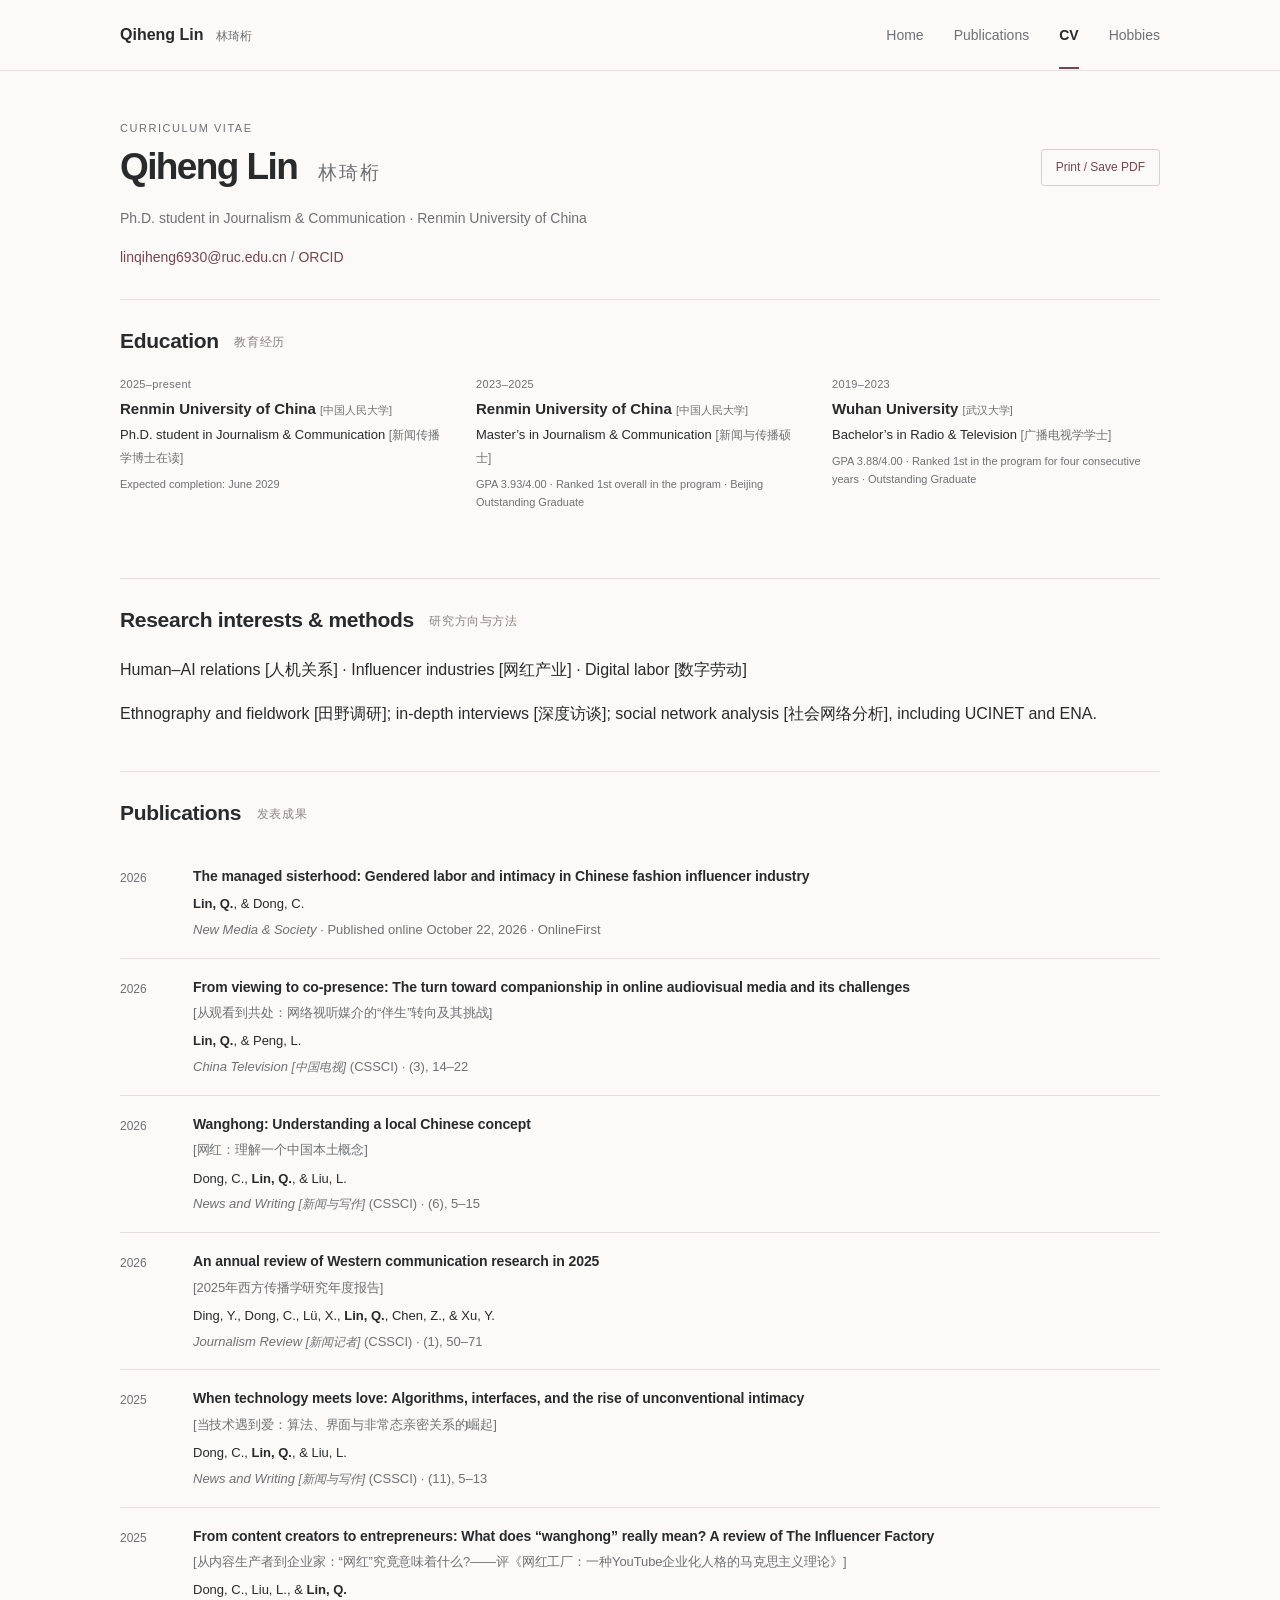
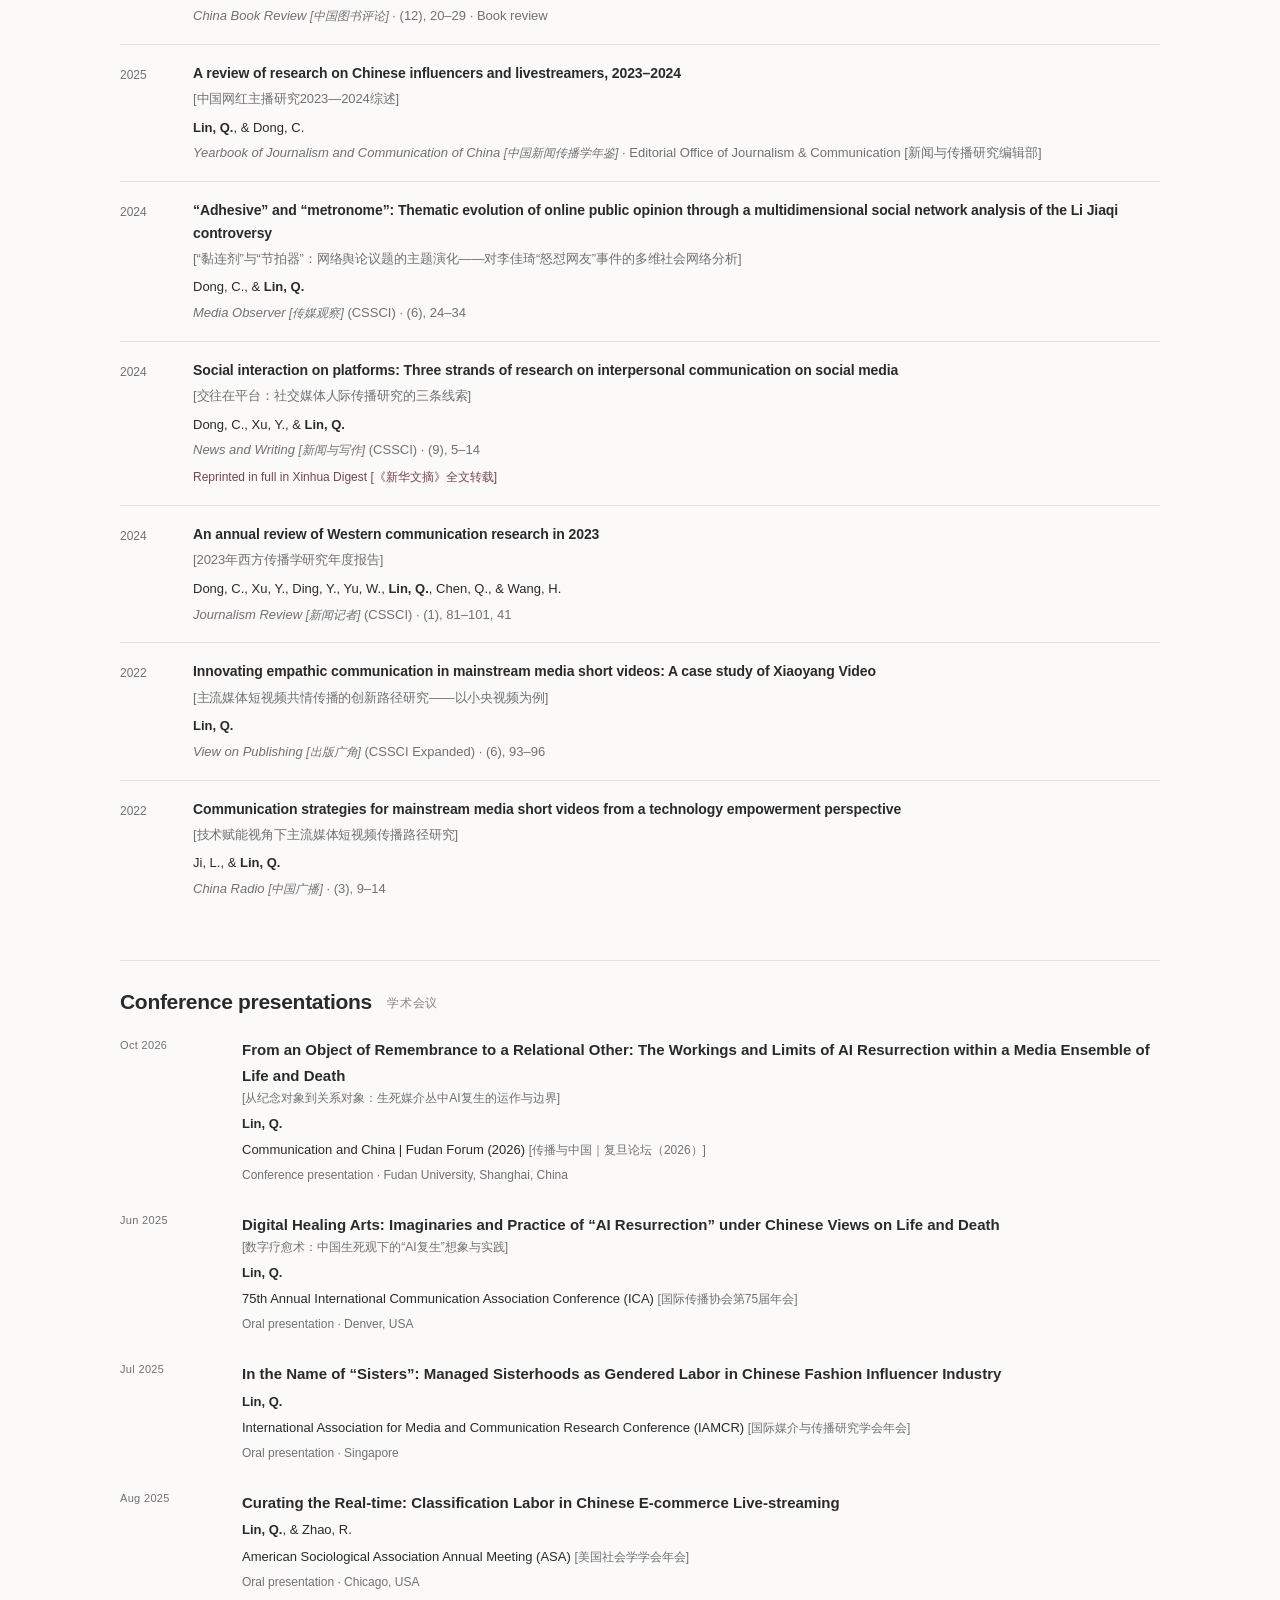
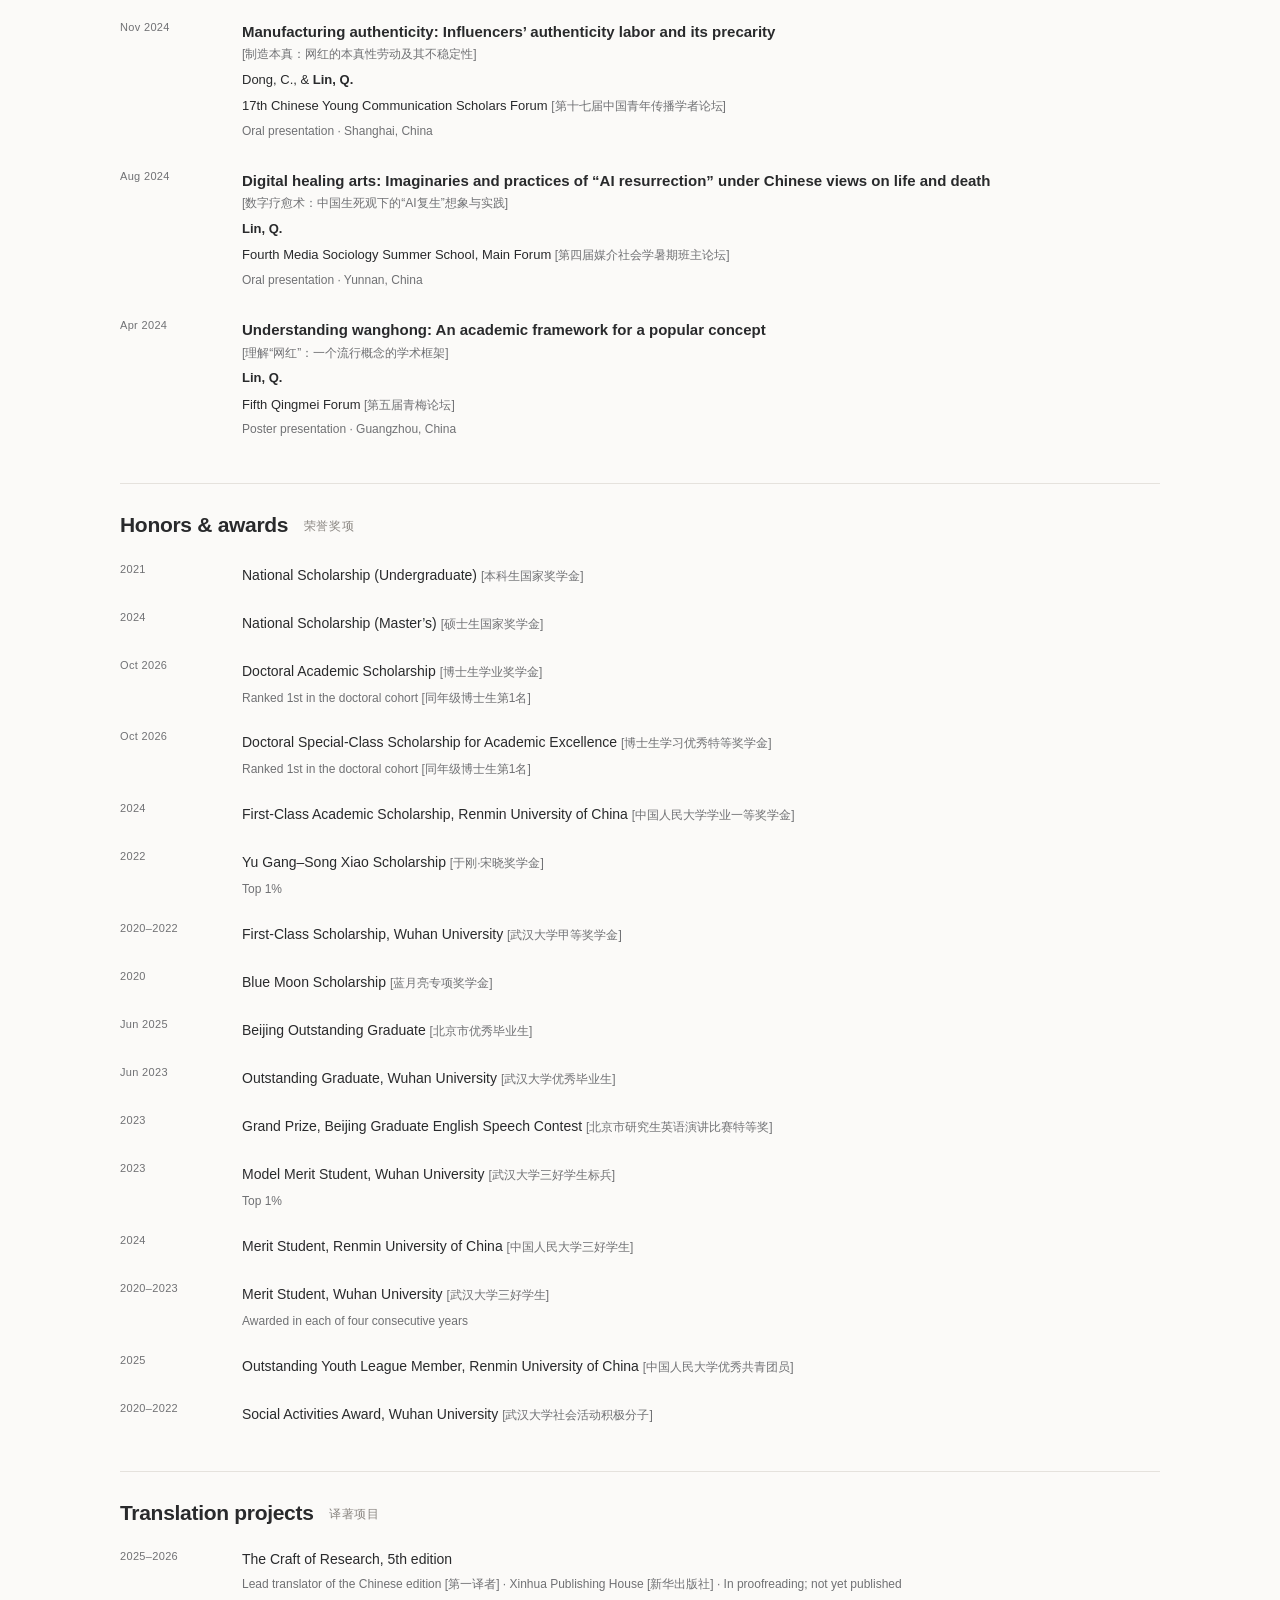
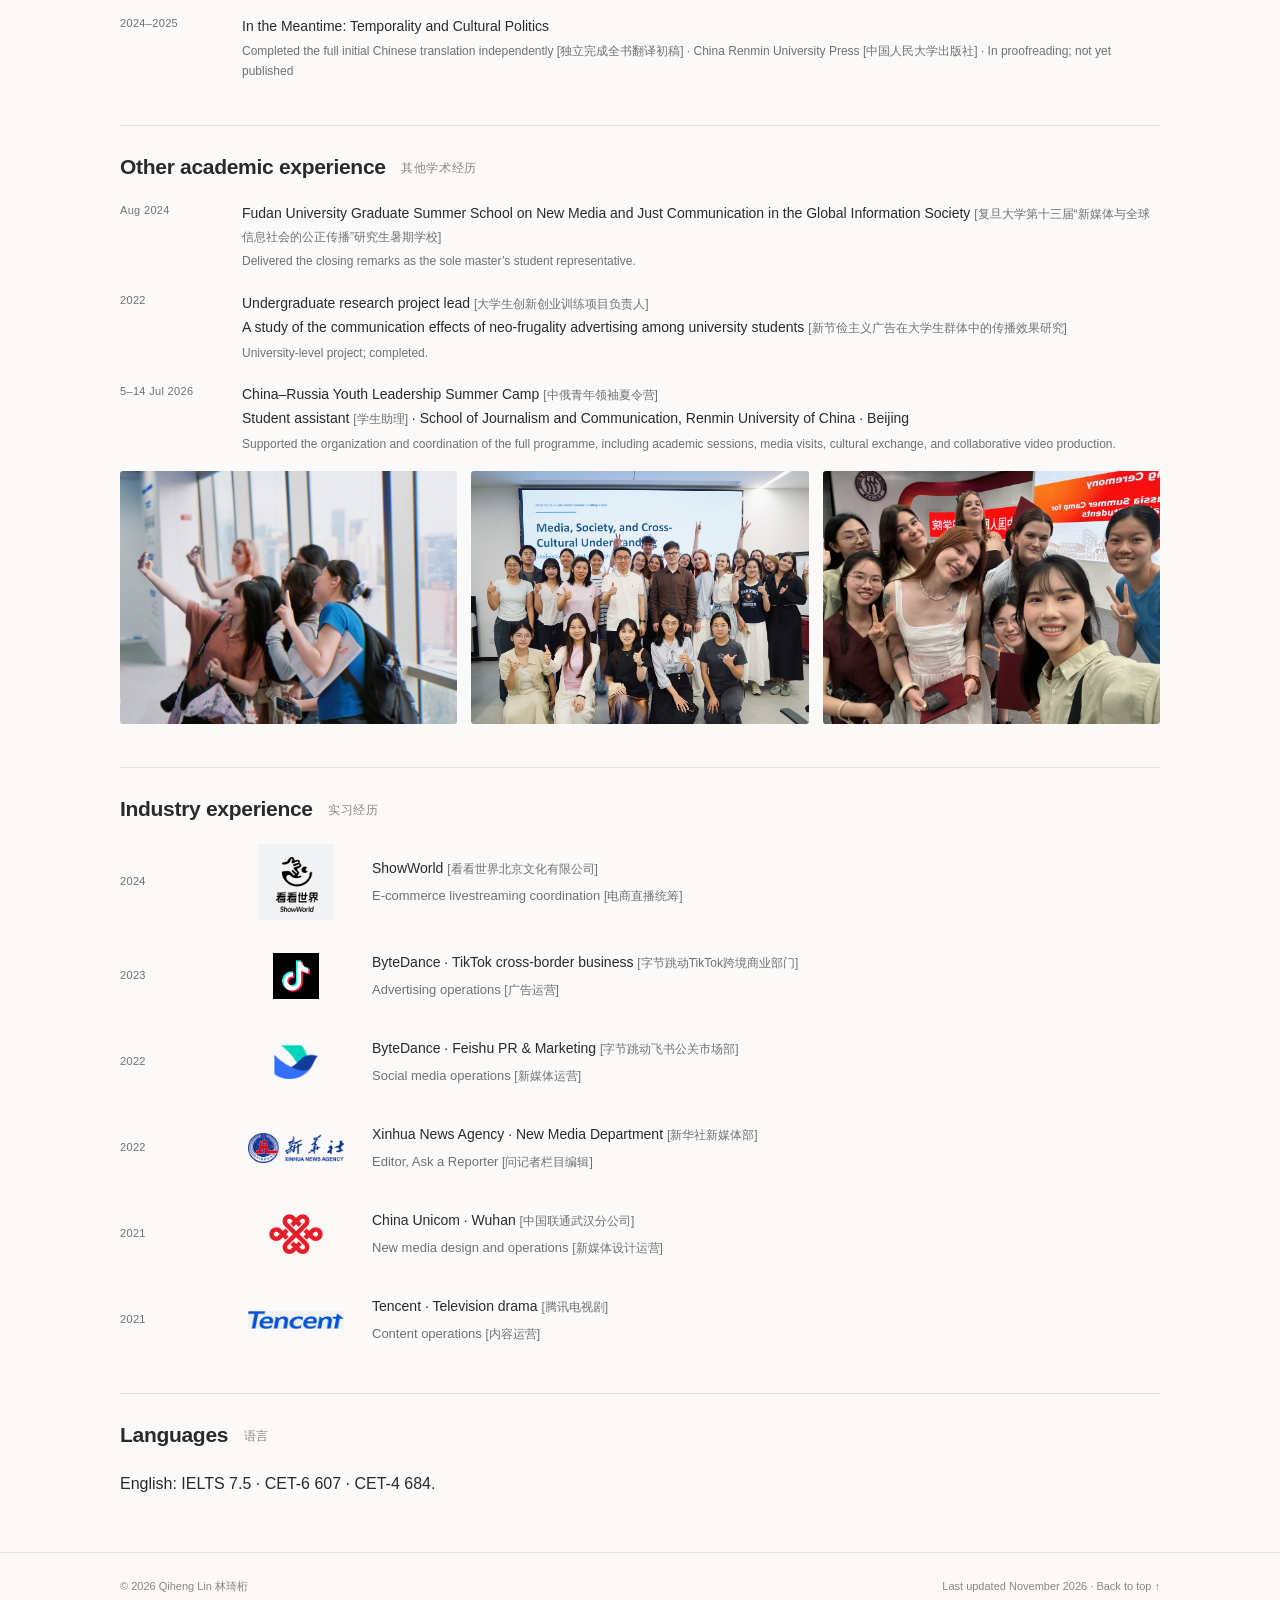
==== commit 0822dfd8: "Add China-Russia summer camp student assistant experience and photographs" ====
--- a/cv.html
+++ b/cv.html
@@ -1,5 +1,5 @@
 <!doctype html>
 <html lang="en"><head><meta charset="utf-8"><meta name="viewport" content="width=device-width,initial-scale=1"><meta name="description" content="Qiheng Lin (林琦桁), Ph.D. student at Renmin University of China. Research on human–AI relations, digital intimacy, influencer industries, and digital labor."><meta name="theme-color" content="#fbfaf8"><meta property="og:title" content="Curriculum Vitae — Qiheng Lin 林琦桁"><meta property="og:description" content="Qiheng Lin (林琦桁), Ph.D. student at Renmin University of China. Research on human–AI relations, digital intimacy, influencer industries, and digital labor."><meta property="og:type" content="website"><title>Curriculum Vitae — Qiheng Lin 林琦桁</title><link rel="icon" href="./favicon.svg" type="image/svg+xml"><link rel="stylesheet" href="./style.css"><script src="./script.js" defer></script><script type="application/ld+json">{"@context": "https://schema.org", "@type": "Person", "name": "Qiheng Lin", "alternateName": "林琦桁", "email": "linqiheng6930@ruc.edu.cn", "affiliation": {"@type": "CollegeOrUniversity", "name": "Renmin University of China"}, "sameAs": ["https://orcid.org/0009-0000-4367-6252"], "knowsAbout": ["Human–AI relations", "Digital intimacy", "Digital labor", "Ethnography"]}</script></head>
 <body><a class="skip-link" href="#main">Skip to content</a><header class="site-header"><div class="header-inner"><a class="wordmark" href="./index.html">Qiheng Lin <span lang="zh-CN">林琦桁</span></a><nav aria-label="Main navigation"><a href="./index.html" >Home</a><a href="./publications.html" >Publications</a><a href="./cv.html" aria-current=page>CV</a><a href="./hobbies.html" >Hobbies</a></nav></div></header>
-<main id="main" class="page"><div class="page-title"><p class="eyebrow">Curriculum vitae</p><div class="cv-title-line"><h1>Qiheng Lin <span lang="zh-CN">林琦桁</span></h1><button class="print-button" id="print-cv" type="button">Print / Save PDF</button></div><p>Ph.D. student in Journalism &amp; Communication · Renmin University of China</p><p><a href="mailto:linqiheng6930@ruc.edu.cn">linqiheng6930@ruc.edu.cn</a> <span class="muted">/</span> <a href="https://orcid.org/0009-0000-4367-6252" target="_blank" rel="noopener noreferrer">ORCID</a></p></div><section class="section first-section"><h2>Education <span lang="zh-CN">教育经历</span></h2><div class="education-list"><article class="education-item"><span class="date">2025–present</span><h3>Renmin University of China <span class="translation" lang="zh-CN">[中国人民大学]</span></h3><p>Ph.D. student in Journalism &amp; Communication <span class="translation" lang="zh-CN">[新闻传播学博士在读]</span></p><p class="muted small">Expected completion: June 2029</p></article><article class="education-item"><span class="date">2023–2025</span><h3>Renmin University of China <span class="translation" lang="zh-CN">[中国人民大学]</span></h3><p>Master’s in Journalism &amp; Communication <span class="translation" lang="zh-CN">[新闻与传播硕士]</span></p><p class="muted small">GPA 3.93/4.00 · Ranked 1st overall in the program · Beijing Outstanding Graduate</p></article><article class="education-item"><span class="date">2019–2023</span><h3>Wuhan University <span class="translation" lang="zh-CN">[武汉大学]</span></h3><p>Bachelor’s in Radio &amp; Television <span class="translation" lang="zh-CN">[广播电视学学士]</span></p><p class="muted small">GPA 3.88/4.00 · Ranked 1st in the program for four consecutive years · Outstanding Graduate</p></article></div></section><section class="section"><h2>Research interests &amp; methods <span lang="zh-CN">研究方向与方法</span></h2><p>Human–AI relations [人机关系] · Influencer industries [网红产业] · Digital labor [数字劳动]</p><p>Ethnography and fieldwork [田野调研]; in-depth interviews [深度访谈]; social network analysis [社会网络分析], including UCINET and ENA.</p></section><section class="section"><h2>Publications <span lang="zh-CN">发表成果</span></h2><article class="publication"><div class="pub-year">2026</div><div><h3><a href="https://doi.org/10.1177/14614448261493399" target="_blank" rel="noopener noreferrer">The managed sisterhood: Gendered labor and intimacy in Chinese fashion influencer industry</a></h3><p class="authors"><strong>Lin, Q.</strong>, &amp; Dong, C.</p><p class="venue"><em>New Media &amp; Society</em> · Published online October 22, 2026 · OnlineFirst</p></div></article><article class="publication"><div class="pub-year">2026</div><div><h3>From viewing to co-presence: The turn toward companionship in online audiovisual media and its challenges <span class="translation" lang="zh-CN">[从观看到共处：网络视听媒介的“伴生”转向及其挑战]</span></h3><p class="authors"><strong>Lin, Q.</strong>, &amp; Peng, L.</p><p class="venue"><em>China Television <span class="translation" lang="zh-CN">[中国电视]</span></em> <span class="journal-index" title="Chinese Social Sciences Citation Index">(CSSCI)</span> · (3), 14–22</p></div></article><article class="publication"><div class="pub-year">2026</div><div><h3>Wanghong: Understanding a local Chinese concept <span class="translation" lang="zh-CN">[网红：理解一个中国本土概念]</span></h3><p class="authors">Dong, C., <strong>Lin, Q.</strong>, &amp; Liu, L.</p><p class="venue"><em>News and Writing <span class="translation" lang="zh-CN">[新闻与写作]</span></em> <span class="journal-index" title="Chinese Social Sciences Citation Index">(CSSCI)</span> · (6), 5–15</p></div></article><article class="publication"><div class="pub-year">2026</div><div><h3>An annual review of Western communication research in 2025 <span class="translation" lang="zh-CN">[2025年西方传播学研究年度报告]</span></h3><p class="authors">Ding, Y., Dong, C., Lü, X., <strong>Lin, Q.</strong>, Chen, Z., &amp; Xu, Y.</p><p class="venue"><em>Journalism Review <span class="translation" lang="zh-CN">[新闻记者]</span></em> <span class="journal-index" title="Chinese Social Sciences Citation Index">(CSSCI)</span> · (1), 50–71</p></div></article><article class="publication"><div class="pub-year">2025</div><div><h3>When technology meets love: Algorithms, interfaces, and the rise of unconventional intimacy <span class="translation" lang="zh-CN">[当技术遇到爱：算法、界面与非常态亲密关系的崛起]</span></h3><p class="authors">Dong, C., <strong>Lin, Q.</strong>, &amp; Liu, L.</p><p class="venue"><em>News and Writing <span class="translation" lang="zh-CN">[新闻与写作]</span></em> <span class="journal-index" title="Chinese Social Sciences Citation Index">(CSSCI)</span> · (11), 5–13</p></div></article><article class="publication"><div class="pub-year">2025</div><div><h3>From content creators to entrepreneurs: What does “wanghong” really mean? A review of The Influencer Factory <span class="translation" lang="zh-CN">[从内容生产者到企业家：“网红”究竟意味着什么?——评《网红工厂：一种YouTube企业化人格的马克思主义理论》]</span></h3><p class="authors">Dong, C., Liu, L., &amp; <strong>Lin, Q.</strong></p><p class="venue"><em>China Book Review <span class="translation" lang="zh-CN">[中国图书评论]</span></em> · (12), 20–29 · Book review</p></div></article><article class="publication"><div class="pub-year">2025</div><div><h3>A review of research on Chinese influencers and livestreamers, 2023–2024 <span class="translation" lang="zh-CN">[中国网红主播研究2023—2024综述]</span></h3><p class="authors"><strong>Lin, Q.</strong>, &amp; Dong, C.</p><p class="venue"><em>Yearbook of Journalism and Communication of China <span class="translation" lang="zh-CN">[中国新闻传播学年鉴]</span></em> · Editorial Office of Journalism &amp; Communication [新闻与传播研究编辑部]</p></div></article><article class="publication"><div class="pub-year">2024</div><div><h3>“Adhesive” and “metronome”: Thematic evolution of online public opinion through a multidimensional social network analysis of the Li Jiaqi controversy <span class="translation" lang="zh-CN">[“黏连剂”与“节拍器”：网络舆论议题的主题演化——对李佳琦“怒怼网友”事件的多维社会网络分析]</span></h3><p class="authors">Dong, C., &amp; <strong>Lin, Q.</strong></p><p class="venue"><em>Media Observer <span class="translation" lang="zh-CN">[传媒观察]</span></em> <span class="journal-index" title="Chinese Social Sciences Citation Index">(CSSCI)</span> · (6), 24–34</p></div></article><article class="publication"><div class="pub-year">2024</div><div><h3>Social interaction on platforms: Three strands of research on interpersonal communication on social media <span class="translation" lang="zh-CN">[交往在平台：社交媒体人际传播研究的三条线索]</span></h3><p class="authors">Dong, C., Xu, Y., &amp; <strong>Lin, Q.</strong></p><p class="venue"><em>News and Writing <span class="translation" lang="zh-CN">[新闻与写作]</span></em> <span class="journal-index" title="Chinese Social Sciences Citation Index">(CSSCI)</span> · (9), 5–14</p><p class="pub-note">Reprinted in full in Xinhua Digest [《新华文摘》全文转载]</p></div></article><article class="publication"><div class="pub-year">2024</div><div><h3>An annual review of Western communication research in 2023 <span class="translation" lang="zh-CN">[2023年西方传播学研究年度报告]</span></h3><p class="authors">Dong, C., Xu, Y., Ding, Y., Yu, W., <strong>Lin, Q.</strong>, Chen, Q., &amp; Wang, H.</p><p class="venue"><em>Journalism Review <span class="translation" lang="zh-CN">[新闻记者]</span></em> <span class="journal-index" title="Chinese Social Sciences Citation Index">(CSSCI)</span> · (1), 81–101, 41</p></div></article><article class="publication"><div class="pub-year">2022</div><div><h3>Innovating empathic communication in mainstream media short videos: A case study of Xiaoyang Video <span class="translation" lang="zh-CN">[主流媒体短视频共情传播的创新路径研究——以小央视频为例]</span></h3><p class="authors"><strong>Lin, Q.</strong></p><p class="venue"><em>View on Publishing <span class="translation" lang="zh-CN">[出版广角]</span></em> <span class="journal-index" title="Chinese Social Sciences Citation Index — Expanded Edition [扩展版]">(CSSCI Expanded)</span> · (6), 93–96</p></div></article><article class="publication"><div class="pub-year">2022</div><div><h3>Communication strategies for mainstream media short videos from a technology empowerment perspective <span class="translation" lang="zh-CN">[技术赋能视角下主流媒体短视频传播路径研究]</span></h3><p class="authors">Ji, L., &amp; <strong>Lin, Q.</strong></p><p class="venue"><em>China Radio <span class="translation" lang="zh-CN">[中国广播]</span></em> · (3), 9–14</p></div></article></section><section class="section"><h2>Conference presentations <span lang="zh-CN">学术会议</span></h2><div class="talk-list"><article class="talk"><span class="date">Oct 2026</span><div><h3>From an Object of Remembrance to a Relational Other: The Workings and Limits of AI Resurrection within a Media Ensemble of Life and Death <span class="translation" lang="zh-CN">[从纪念对象到关系对象：生死媒介丛中AI复生的运作与边界]</span></h3><p class="authors"><strong>Lin, Q.</strong></p><p>Communication and China | Fudan Forum (2026) <span class="translation" lang="zh-CN">[传播与中国｜复旦论坛（2026）]</span></p><p class="muted small">Conference presentation · Fudan University, Shanghai, China</p></div></article><article class="talk"><span class="date">Jun 2025</span><div><h3>Digital Healing Arts: Imaginaries and Practice of “AI Resurrection” under Chinese Views on Life and Death <span class="translation" lang="zh-CN">[数字疗愈术：中国生死观下的“AI复生”想象与实践]</span></h3><p class="authors"><strong>Lin, Q.</strong></p><p>75th Annual International Communication Association Conference (ICA) <span class="translation" lang="zh-CN">[国际传播协会第75届年会]</span></p><p class="muted small">Oral presentation · Denver, USA</p></div></article><article class="talk"><span class="date">Jul 2025</span><div><h3>In the Name of “Sisters”: Managed Sisterhoods as Gendered Labor in Chinese Fashion Influencer Industry</h3><p class="authors"><strong>Lin, Q.</strong></p><p>International Association for Media and Communication Research Conference (IAMCR) <span class="translation" lang="zh-CN">[国际媒介与传播研究学会年会]</span></p><p class="muted small">Oral presentation · Singapore</p></div></article><article class="talk"><span class="date">Aug 2025</span><div><h3>Curating the Real-time: Classification Labor in Chinese E-commerce Live-streaming</h3><p class="authors"><strong>Lin, Q.</strong>, &amp; Zhao, R.</p><p>American Sociological Association Annual Meeting (ASA) <span class="translation" lang="zh-CN">[美国社会学学会年会]</span></p><p class="muted small">Oral presentation · Chicago, USA</p></div></article><article class="talk"><span class="date">Nov 2024</span><div><h3>Manufacturing authenticity: Influencers’ authenticity labor and its precarity <span class="translation" lang="zh-CN">[制造本真：网红的本真性劳动及其不稳定性]</span></h3><p class="authors">Dong, C., &amp; <strong>Lin, Q.</strong></p><p>17th Chinese Young Communication Scholars Forum <span class="translation" lang="zh-CN">[第十七届中国青年传播学者论坛]</span></p><p class="muted small">Oral presentation · Shanghai, China</p></div></article><article class="talk"><span class="date">Aug 2024</span><div><h3>Digital healing arts: Imaginaries and practices of “AI resurrection” under Chinese views on life and death <span class="translation" lang="zh-CN">[数字疗愈术：中国生死观下的“AI复生”想象与实践]</span></h3><p class="authors"><strong>Lin, Q.</strong></p><p>Fourth Media Sociology Summer School, Main Forum <span class="translation" lang="zh-CN">[第四届媒介社会学暑期班主论坛]</span></p><p class="muted small">Oral presentation · Yunnan, China</p></div></article><article class="talk"><span class="date">Apr 2024</span><div><h3>Understanding wanghong: An academic framework for a popular concept <span class="translation" lang="zh-CN">[理解“网红”：一个流行概念的学术框架]</span></h3><p class="authors"><strong>Lin, Q.</strong></p><p>Fifth Qingmei Forum <span class="translation" lang="zh-CN">[第五届青梅论坛]</span></p><p class="muted small">Poster presentation · Guangzhou, China</p></div></article></div></section><section class="section" id="honors"><h2>Honors &amp; awards <span lang="zh-CN">荣誉奖项</span></h2><ul class="record-list"><li><span class="date">2021</span><div><span class="record-title">National Scholarship (Undergraduate) <span class="translation" lang="zh-CN">[本科生国家奖学金]</span></span></div></li><li><span class="date">2024</span><div><span class="record-title">National Scholarship (Master’s) <span class="translation" lang="zh-CN">[硕士生国家奖学金]</span></span></div></li><li><span class="date">Oct 2026</span><div><span class="record-title">Doctoral Academic Scholarship <span class="translation" lang="zh-CN">[博士生学业奖学金]</span></span><p class="muted small">Ranked 1st in the doctoral cohort [同年级博士生第1名]</p></div></li><li><span class="date">Oct 2026</span><div><span class="record-title">Doctoral Special-Class Scholarship for Academic Excellence <span class="translation" lang="zh-CN">[博士生学习优秀特等奖学金]</span></span><p class="muted small">Ranked 1st in the doctoral cohort [同年级博士生第1名]</p></div></li><li><span class="date">2024</span><div><span class="record-title">First-Class Academic Scholarship, Renmin University of China <span class="translation" lang="zh-CN">[中国人民大学学业一等奖学金]</span></span></div></li><li><span class="date">2022</span><div><span class="record-title">Yu Gang–Song Xiao Scholarship <span class="translation" lang="zh-CN">[于刚·宋晓奖学金]</span></span><p class="muted small">Top 1%</p></div></li><li><span class="date">2020–2022</span><div><span class="record-title">First-Class Scholarship, Wuhan University <span class="translation" lang="zh-CN">[武汉大学甲等奖学金]</span></span></div></li><li><span class="date">2020</span><div><span class="record-title">Blue Moon Scholarship <span class="translation" lang="zh-CN">[蓝月亮专项奖学金]</span></span></div></li><li><span class="date">Jun 2025</span><div><span class="record-title">Beijing Outstanding Graduate <span class="translation" lang="zh-CN">[北京市优秀毕业生]</span></span></div></li><li><span class="date">Jun 2023</span><div><span class="record-title">Outstanding Graduate, Wuhan University <span class="translation" lang="zh-CN">[武汉大学优秀毕业生]</span></span></div></li><li><span class="date">2023</span><div><span class="record-title">Grand Prize, Beijing Graduate English Speech Contest <span class="translation" lang="zh-CN">[北京市研究生英语演讲比赛特等奖]</span></span></div></li><li><span class="date">2023</span><div><span class="record-title">Model Merit Student, Wuhan University <span class="translation" lang="zh-CN">[武汉大学三好学生标兵]</span></span><p class="muted small">Top 1%</p></div></li><li><span class="date">2024</span><div><span class="record-title">Merit Student, Renmin University of China <span class="translation" lang="zh-CN">[中国人民大学三好学生]</span></span></div></li><li><span class="date">2020–2023</span><div><span class="record-title">Merit Student, Wuhan University <span class="translation" lang="zh-CN">[武汉大学三好学生]</span></span><p class="muted small">Awarded in each of four consecutive years</p></div></li><li><span class="date">2025</span><div><span class="record-title">Outstanding Youth League Member, Renmin University of China <span class="translation" lang="zh-CN">[中国人民大学优秀共青团员]</span></span></div></li><li><span class="date">2020–2022</span><div><span class="record-title">Social Activities Award, Wuhan University <span class="translation" lang="zh-CN">[武汉大学社会活动积极分子]</span></span></div></li></ul></section><section class="section"><h2>Translation projects <span lang="zh-CN">译著项目</span></h2><ul class="record-list"><li><span class="date">2025–2026</span><div><h3>The Craft of Research, 5th edition</h3><p class="muted small">Lead translator of the Chinese edition [第一译者] · Xinhua Publishing House [新华出版社] · In proofreading; not yet published</p></div></li><li><span class="date">2024–2025</span><div><h3>In the Meantime: Temporality and Cultural Politics</h3><p class="muted small">Completed the full initial Chinese translation independently [独立完成全书翻译初稿] · China Renmin University Press [中国人民大学出版社] · In proofreading; not yet published</p></div></li></ul></section><section class="section"><h2>Other academic experience <span lang="zh-CN">其他学术经历</span></h2><ul class="record-list"><li><span class="date">Aug 2024</span><div><h3>Fudan University Graduate Summer School on New Media and Just Communication in the Global Information Society <span class="translation" lang="zh-CN">[复旦大学第十三届“新媒体与全球信息社会的公正传播”研究生暑期学校]</span></h3><p class="small muted">Delivered the closing remarks as the sole master’s student representative.</p></div></li><li><span class="date">2022</span><div><h3>Undergraduate research project lead <span class="translation" lang="zh-CN">[大学生创新创业训练项目负责人]</span></h3><p>A study of the communication effects of neo-frugality advertising among university students <span class="translation" lang="zh-CN">[新节俭主义广告在大学生群体中的传播效果研究]</span></p><p class="small muted">University-level project; completed.</p></div></li></ul></section><section class="section" id="industry-experience"><h2>Industry experience <span lang="zh-CN">实习经历</span></h2><ul class="record-list experience-list"><li><span class="date">2024</span><div class="experience-entry"><span class="company-logo"><img src="./assets/logos/showworld.jpg" alt="ShowWorld logo" width="96" height="56" loading="lazy" decoding="async"></span><div class="experience-copy"><h3>ShowWorld <span class="translation" lang="zh-CN">[看看世界北京文化有限公司]</span></h3><p>E-commerce livestreaming coordination <span class="translation" lang="zh-CN">[电商直播统筹]</span></p></div></div></li><li><span class="date">2023</span><div class="experience-entry"><a class="company-logo" href="https://www.tiktok.com/" target="_blank" rel="noopener noreferrer" aria-label="TikTok website"><img src="./assets/logos/tiktok.png" alt="TikTok logo" width="96" height="56" loading="lazy" decoding="async"></a><div class="experience-copy"><h3>ByteDance · TikTok cross-border business <span class="translation" lang="zh-CN">[字节跳动TikTok跨境商业部门]</span></h3><p>Advertising operations <span class="translation" lang="zh-CN">[广告运营]</span></p></div></div></li><li><span class="date">2022</span><div class="experience-entry"><a class="company-logo" href="https://www.feishu.cn/" target="_blank" rel="noopener noreferrer" aria-label="Feishu website"><img src="./assets/logos/feishu.png" alt="Feishu logo" width="96" height="56" loading="lazy" decoding="async"></a><div class="experience-copy"><h3>ByteDance · Feishu PR &amp; Marketing <span class="translation" lang="zh-CN">[字节跳动飞书公关市场部]</span></h3><p>Social media operations <span class="translation" lang="zh-CN">[新媒体运营]</span></p></div></div></li><li><span class="date">2022</span><div class="experience-entry"><a class="company-logo" href="https://www.xinhuanet.com/xinhuashe/" target="_blank" rel="noopener noreferrer" aria-label="Xinhua News Agency website"><img src="./assets/logos/xinhua.png" alt="Xinhua News Agency logo" width="96" height="56" loading="lazy" decoding="async"></a><div class="experience-copy"><h3>Xinhua News Agency · New Media Department <span class="translation" lang="zh-CN">[新华社新媒体部]</span></h3><p>Editor, Ask a Reporter <span class="translation" lang="zh-CN">[问记者栏目编辑]</span></p></div></div></li><li><span class="date">2021</span><div class="experience-entry"><a class="company-logo" href="https://www.chinaunicom.com.cn/" target="_blank" rel="noopener noreferrer" aria-label="China Unicom website"><img src="./assets/logos/unicom.png" alt="China Unicom logo" width="96" height="56" loading="lazy" decoding="async"></a><div class="experience-copy"><h3>China Unicom · Wuhan <span class="translation" lang="zh-CN">[中国联通武汉分公司]</span></h3><p>New media design and operations <span class="translation" lang="zh-CN">[新媒体设计运营]</span></p></div></div></li><li><span class="date">2021</span><div class="experience-entry"><a class="company-logo" href="https://www.tencent.com/" target="_blank" rel="noopener noreferrer" aria-label="Tencent website"><img src="./assets/logos/tencent.png" alt="Tencent logo" width="96" height="56" loading="lazy" decoding="async"></a><div class="experience-copy"><h3>Tencent · Television drama <span class="translation" lang="zh-CN">[腾讯电视剧]</span></h3><p>Content operations <span class="translation" lang="zh-CN">[内容运营]</span></p></div></div></li></ul></section><section class="section"><h2>Languages <span lang="zh-CN">语言</span></h2><p>English: IELTS 7.5 · CET-6 607 · CET-4 684.</p></section></main>
+<main id="main" class="page"><div class="page-title"><p class="eyebrow">Curriculum vitae</p><div class="cv-title-line"><h1>Qiheng Lin <span lang="zh-CN">林琦桁</span></h1><button class="print-button" id="print-cv" type="button">Print / Save PDF</button></div><p>Ph.D. student in Journalism &amp; Communication · Renmin University of China</p><p><a href="mailto:linqiheng6930@ruc.edu.cn">linqiheng6930@ruc.edu.cn</a> <span class="muted">/</span> <a href="https://orcid.org/0009-0000-4367-6252" target="_blank" rel="noopener noreferrer">ORCID</a></p></div><section class="section first-section"><h2>Education <span lang="zh-CN">教育经历</span></h2><div class="education-list"><article class="education-item"><span class="date">2025–present</span><h3>Renmin University of China <span class="translation" lang="zh-CN">[中国人民大学]</span></h3><p>Ph.D. student in Journalism &amp; Communication <span class="translation" lang="zh-CN">[新闻传播学博士在读]</span></p><p class="muted small">Expected completion: June 2029</p></article><article class="education-item"><span class="date">2023–2025</span><h3>Renmin University of China <span class="translation" lang="zh-CN">[中国人民大学]</span></h3><p>Master’s in Journalism &amp; Communication <span class="translation" lang="zh-CN">[新闻与传播硕士]</span></p><p class="muted small">GPA 3.93/4.00 · Ranked 1st overall in the program · Beijing Outstanding Graduate</p></article><article class="education-item"><span class="date">2019–2023</span><h3>Wuhan University <span class="translation" lang="zh-CN">[武汉大学]</span></h3><p>Bachelor’s in Radio &amp; Television <span class="translation" lang="zh-CN">[广播电视学学士]</span></p><p class="muted small">GPA 3.88/4.00 · Ranked 1st in the program for four consecutive years · Outstanding Graduate</p></article></div></section><section class="section"><h2>Research interests &amp; methods <span lang="zh-CN">研究方向与方法</span></h2><p>Human–AI relations [人机关系] · Influencer industries [网红产业] · Digital labor [数字劳动]</p><p>Ethnography and fieldwork [田野调研]; in-depth interviews [深度访谈]; social network analysis [社会网络分析], including UCINET and ENA.</p></section><section class="section"><h2>Publications <span lang="zh-CN">发表成果</span></h2><article class="publication"><div class="pub-year">2026</div><div><h3><a href="https://doi.org/10.1177/14614448261493399" target="_blank" rel="noopener noreferrer">The managed sisterhood: Gendered labor and intimacy in Chinese fashion influencer industry</a></h3><p class="authors"><strong>Lin, Q.</strong>, &amp; Dong, C.</p><p class="venue"><em>New Media &amp; Society</em> · Published online October 22, 2026 · OnlineFirst</p></div></article><article class="publication"><div class="pub-year">2026</div><div><h3>From viewing to co-presence: The turn toward companionship in online audiovisual media and its challenges <span class="translation" lang="zh-CN">[从观看到共处：网络视听媒介的“伴生”转向及其挑战]</span></h3><p class="authors"><strong>Lin, Q.</strong>, &amp; Peng, L.</p><p class="venue"><em>China Television <span class="translation" lang="zh-CN">[中国电视]</span></em> <span class="journal-index" title="Chinese Social Sciences Citation Index">(CSSCI)</span> · (3), 14–22</p></div></article><article class="publication"><div class="pub-year">2026</div><div><h3>Wanghong: Understanding a local Chinese concept <span class="translation" lang="zh-CN">[网红：理解一个中国本土概念]</span></h3><p class="authors">Dong, C., <strong>Lin, Q.</strong>, &amp; Liu, L.</p><p class="venue"><em>News and Writing <span class="translation" lang="zh-CN">[新闻与写作]</span></em> <span class="journal-index" title="Chinese Social Sciences Citation Index">(CSSCI)</span> · (6), 5–15</p></div></article><article class="publication"><div class="pub-year">2026</div><div><h3>An annual review of Western communication research in 2025 <span class="translation" lang="zh-CN">[2025年西方传播学研究年度报告]</span></h3><p class="authors">Ding, Y., Dong, C., Lü, X., <strong>Lin, Q.</strong>, Chen, Z., &amp; Xu, Y.</p><p class="venue"><em>Journalism Review <span class="translation" lang="zh-CN">[新闻记者]</span></em> <span class="journal-index" title="Chinese Social Sciences Citation Index">(CSSCI)</span> · (1), 50–71</p></div></article><article class="publication"><div class="pub-year">2025</div><div><h3>When technology meets love: Algorithms, interfaces, and the rise of unconventional intimacy <span class="translation" lang="zh-CN">[当技术遇到爱：算法、界面与非常态亲密关系的崛起]</span></h3><p class="authors">Dong, C., <strong>Lin, Q.</strong>, &amp; Liu, L.</p><p class="venue"><em>News and Writing <span class="translation" lang="zh-CN">[新闻与写作]</span></em> <span class="journal-index" title="Chinese Social Sciences Citation Index">(CSSCI)</span> · (11), 5–13</p></div></article><article class="publication"><div class="pub-year">2025</div><div><h3>From content creators to entrepreneurs: What does “wanghong” really mean? A review of The Influencer Factory <span class="translation" lang="zh-CN">[从内容生产者到企业家：“网红”究竟意味着什么?——评《网红工厂：一种YouTube企业化人格的马克思主义理论》]</span></h3><p class="authors">Dong, C., Liu, L., &amp; <strong>Lin, Q.</strong></p><p class="venue"><em>China Book Review <span class="translation" lang="zh-CN">[中国图书评论]</span></em> · (12), 20–29 · Book review</p></div></article><article class="publication"><div class="pub-year">2025</div><div><h3>A review of research on Chinese influencers and livestreamers, 2023–2024 <span class="translation" lang="zh-CN">[中国网红主播研究2023—2024综述]</span></h3><p class="authors"><strong>Lin, Q.</strong>, &amp; Dong, C.</p><p class="venue"><em>Yearbook of Journalism and Communication of China <span class="translation" lang="zh-CN">[中国新闻传播学年鉴]</span></em> · Editorial Office of Journalism &amp; Communication [新闻与传播研究编辑部]</p></div></article><article class="publication"><div class="pub-year">2024</div><div><h3>“Adhesive” and “metronome”: Thematic evolution of online public opinion through a multidimensional social network analysis of the Li Jiaqi controversy <span class="translation" lang="zh-CN">[“黏连剂”与“节拍器”：网络舆论议题的主题演化——对李佳琦“怒怼网友”事件的多维社会网络分析]</span></h3><p class="authors">Dong, C., &amp; <strong>Lin, Q.</strong></p><p class="venue"><em>Media Observer <span class="translation" lang="zh-CN">[传媒观察]</span></em> <span class="journal-index" title="Chinese Social Sciences Citation Index">(CSSCI)</span> · (6), 24–34</p></div></article><article class="publication"><div class="pub-year">2024</div><div><h3>Social interaction on platforms: Three strands of research on interpersonal communication on social media <span class="translation" lang="zh-CN">[交往在平台：社交媒体人际传播研究的三条线索]</span></h3><p class="authors">Dong, C., Xu, Y., &amp; <strong>Lin, Q.</strong></p><p class="venue"><em>News and Writing <span class="translation" lang="zh-CN">[新闻与写作]</span></em> <span class="journal-index" title="Chinese Social Sciences Citation Index">(CSSCI)</span> · (9), 5–14</p><p class="pub-note">Reprinted in full in Xinhua Digest [《新华文摘》全文转载]</p></div></article><article class="publication"><div class="pub-year">2024</div><div><h3>An annual review of Western communication research in 2023 <span class="translation" lang="zh-CN">[2023年西方传播学研究年度报告]</span></h3><p class="authors">Dong, C., Xu, Y., Ding, Y., Yu, W., <strong>Lin, Q.</strong>, Chen, Q., &amp; Wang, H.</p><p class="venue"><em>Journalism Review <span class="translation" lang="zh-CN">[新闻记者]</span></em> <span class="journal-index" title="Chinese Social Sciences Citation Index">(CSSCI)</span> · (1), 81–101, 41</p></div></article><article class="publication"><div class="pub-year">2022</div><div><h3>Innovating empathic communication in mainstream media short videos: A case study of Xiaoyang Video <span class="translation" lang="zh-CN">[主流媒体短视频共情传播的创新路径研究——以小央视频为例]</span></h3><p class="authors"><strong>Lin, Q.</strong></p><p class="venue"><em>View on Publishing <span class="translation" lang="zh-CN">[出版广角]</span></em> <span class="journal-index" title="Chinese Social Sciences Citation Index — Expanded Edition [扩展版]">(CSSCI Expanded)</span> · (6), 93–96</p></div></article><article class="publication"><div class="pub-year">2022</div><div><h3>Communication strategies for mainstream media short videos from a technology empowerment perspective <span class="translation" lang="zh-CN">[技术赋能视角下主流媒体短视频传播路径研究]</span></h3><p class="authors">Ji, L., &amp; <strong>Lin, Q.</strong></p><p class="venue"><em>China Radio <span class="translation" lang="zh-CN">[中国广播]</span></em> · (3), 9–14</p></div></article></section><section class="section"><h2>Conference presentations <span lang="zh-CN">学术会议</span></h2><div class="talk-list"><article class="talk"><span class="date">Oct 2026</span><div><h3>From an Object of Remembrance to a Relational Other: The Workings and Limits of AI Resurrection within a Media Ensemble of Life and Death <span class="translation" lang="zh-CN">[从纪念对象到关系对象：生死媒介丛中AI复生的运作与边界]</span></h3><p class="authors"><strong>Lin, Q.</strong></p><p>Communication and China | Fudan Forum (2026) <span class="translation" lang="zh-CN">[传播与中国｜复旦论坛（2026）]</span></p><p class="muted small">Conference presentation · Fudan University, Shanghai, China</p></div></article><article class="talk"><span class="date">Jun 2025</span><div><h3>Digital Healing Arts: Imaginaries and Practice of “AI Resurrection” under Chinese Views on Life and Death <span class="translation" lang="zh-CN">[数字疗愈术：中国生死观下的“AI复生”想象与实践]</span></h3><p class="authors"><strong>Lin, Q.</strong></p><p>75th Annual International Communication Association Conference (ICA) <span class="translation" lang="zh-CN">[国际传播协会第75届年会]</span></p><p class="muted small">Oral presentation · Denver, USA</p></div></article><article class="talk"><span class="date">Jul 2025</span><div><h3>In the Name of “Sisters”: Managed Sisterhoods as Gendered Labor in Chinese Fashion Influencer Industry</h3><p class="authors"><strong>Lin, Q.</strong></p><p>International Association for Media and Communication Research Conference (IAMCR) <span class="translation" lang="zh-CN">[国际媒介与传播研究学会年会]</span></p><p class="muted small">Oral presentation · Singapore</p></div></article><article class="talk"><span class="date">Aug 2025</span><div><h3>Curating the Real-time: Classification Labor in Chinese E-commerce Live-streaming</h3><p class="authors"><strong>Lin, Q.</strong>, &amp; Zhao, R.</p><p>American Sociological Association Annual Meeting (ASA) <span class="translation" lang="zh-CN">[美国社会学学会年会]</span></p><p class="muted small">Oral presentation · Chicago, USA</p></div></article><article class="talk"><span class="date">Nov 2024</span><div><h3>Manufacturing authenticity: Influencers’ authenticity labor and its precarity <span class="translation" lang="zh-CN">[制造本真：网红的本真性劳动及其不稳定性]</span></h3><p class="authors">Dong, C., &amp; <strong>Lin, Q.</strong></p><p>17th Chinese Young Communication Scholars Forum <span class="translation" lang="zh-CN">[第十七届中国青年传播学者论坛]</span></p><p class="muted small">Oral presentation · Shanghai, China</p></div></article><article class="talk"><span class="date">Aug 2024</span><div><h3>Digital healing arts: Imaginaries and practices of “AI resurrection” under Chinese views on life and death <span class="translation" lang="zh-CN">[数字疗愈术：中国生死观下的“AI复生”想象与实践]</span></h3><p class="authors"><strong>Lin, Q.</strong></p><p>Fourth Media Sociology Summer School, Main Forum <span class="translation" lang="zh-CN">[第四届媒介社会学暑期班主论坛]</span></p><p class="muted small">Oral presentation · Yunnan, China</p></div></article><article class="talk"><span class="date">Apr 2024</span><div><h3>Understanding wanghong: An academic framework for a popular concept <span class="translation" lang="zh-CN">[理解“网红”：一个流行概念的学术框架]</span></h3><p class="authors"><strong>Lin, Q.</strong></p><p>Fifth Qingmei Forum <span class="translation" lang="zh-CN">[第五届青梅论坛]</span></p><p class="muted small">Poster presentation · Guangzhou, China</p></div></article></div></section><section class="section" id="honors"><h2>Honors &amp; awards <span lang="zh-CN">荣誉奖项</span></h2><ul class="record-list"><li><span class="date">2021</span><div><span class="record-title">National Scholarship (Undergraduate) <span class="translation" lang="zh-CN">[本科生国家奖学金]</span></span></div></li><li><span class="date">2024</span><div><span class="record-title">National Scholarship (Master’s) <span class="translation" lang="zh-CN">[硕士生国家奖学金]</span></span></div></li><li><span class="date">Oct 2026</span><div><span class="record-title">Doctoral Academic Scholarship <span class="translation" lang="zh-CN">[博士生学业奖学金]</span></span><p class="muted small">Ranked 1st in the doctoral cohort [同年级博士生第1名]</p></div></li><li><span class="date">Oct 2026</span><div><span class="record-title">Doctoral Special-Class Scholarship for Academic Excellence <span class="translation" lang="zh-CN">[博士生学习优秀特等奖学金]</span></span><p class="muted small">Ranked 1st in the doctoral cohort [同年级博士生第1名]</p></div></li><li><span class="date">2024</span><div><span class="record-title">First-Class Academic Scholarship, Renmin University of China <span class="translation" lang="zh-CN">[中国人民大学学业一等奖学金]</span></span></div></li><li><span class="date">2022</span><div><span class="record-title">Yu Gang–Song Xiao Scholarship <span class="translation" lang="zh-CN">[于刚·宋晓奖学金]</span></span><p class="muted small">Top 1%</p></div></li><li><span class="date">2020–2022</span><div><span class="record-title">First-Class Scholarship, Wuhan University <span class="translation" lang="zh-CN">[武汉大学甲等奖学金]</span></span></div></li><li><span class="date">2020</span><div><span class="record-title">Blue Moon Scholarship <span class="translation" lang="zh-CN">[蓝月亮专项奖学金]</span></span></div></li><li><span class="date">Jun 2025</span><div><span class="record-title">Beijing Outstanding Graduate <span class="translation" lang="zh-CN">[北京市优秀毕业生]</span></span></div></li><li><span class="date">Jun 2023</span><div><span class="record-title">Outstanding Graduate, Wuhan University <span class="translation" lang="zh-CN">[武汉大学优秀毕业生]</span></span></div></li><li><span class="date">2023</span><div><span class="record-title">Grand Prize, Beijing Graduate English Speech Contest <span class="translation" lang="zh-CN">[北京市研究生英语演讲比赛特等奖]</span></span></div></li><li><span class="date">2023</span><div><span class="record-title">Model Merit Student, Wuhan University <span class="translation" lang="zh-CN">[武汉大学三好学生标兵]</span></span><p class="muted small">Top 1%</p></div></li><li><span class="date">2024</span><div><span class="record-title">Merit Student, Renmin University of China <span class="translation" lang="zh-CN">[中国人民大学三好学生]</span></span></div></li><li><span class="date">2020–2023</span><div><span class="record-title">Merit Student, Wuhan University <span class="translation" lang="zh-CN">[武汉大学三好学生]</span></span><p class="muted small">Awarded in each of four consecutive years</p></div></li><li><span class="date">2025</span><div><span class="record-title">Outstanding Youth League Member, Renmin University of China <span class="translation" lang="zh-CN">[中国人民大学优秀共青团员]</span></span></div></li><li><span class="date">2020–2022</span><div><span class="record-title">Social Activities Award, Wuhan University <span class="translation" lang="zh-CN">[武汉大学社会活动积极分子]</span></span></div></li></ul></section><section class="section"><h2>Translation projects <span lang="zh-CN">译著项目</span></h2><ul class="record-list"><li><span class="date">2025–2026</span><div><h3>The Craft of Research, 5th edition</h3><p class="muted small">Lead translator of the Chinese edition [第一译者] · Xinhua Publishing House [新华出版社] · In proofreading; not yet published</p></div></li><li><span class="date">2024–2025</span><div><h3>In the Meantime: Temporality and Cultural Politics</h3><p class="muted small">Completed the full initial Chinese translation independently [独立完成全书翻译初稿] · China Renmin University Press [中国人民大学出版社] · In proofreading; not yet published</p></div></li></ul></section><section class="section" id="other-academic-experience"><h2>Other academic experience <span lang="zh-CN">其他学术经历</span></h2><ul class="record-list"><li><span class="date">Aug 2024</span><div><h3>Fudan University Graduate Summer School on New Media and Just Communication in the Global Information Society <span class="translation" lang="zh-CN">[复旦大学第十三届“新媒体与全球信息社会的公正传播”研究生暑期学校]</span></h3><p class="small muted">Delivered the closing remarks as the sole master’s student representative.</p></div></li><li><span class="date">2022</span><div><h3>Undergraduate research project lead <span class="translation" lang="zh-CN">[大学生创新创业训练项目负责人]</span></h3><p>A study of the communication effects of neo-frugality advertising among university students <span class="translation" lang="zh-CN">[新节俭主义广告在大学生群体中的传播效果研究]</span></p><p class="small muted">University-level project; completed.</p></div></li><li class="camp-entry" id="china-russia-summer-camp"><span class="date">5–14 Jul 2026</span><div><h3>China–Russia Youth Leadership Summer Camp <span class="translation" lang="zh-CN">[中俄青年领袖夏令营]</span></h3><p>Student assistant <span class="translation" lang="zh-CN">[学生助理]</span> · School of Journalism and Communication, Renmin University of China · Beijing</p><p class="muted small">Supported the organization and coordination of the full programme, including academic sessions, media visits, cultural exchange, and collaborative video production.</p></div><div class="camp-gallery" aria-label="China–Russia summer camp photographs"><figure><img src="./assets/photos/camp-visit.jpg" alt="Participants taking a group photograph during a summer camp visit" width="2790" height="2160" loading="lazy" decoding="async"></figure><figure><img src="./assets/photos/camp-session.jpg" alt="Group photograph after a media and cross-cultural understanding session" width="5328" height="4000" loading="lazy" decoding="async"></figure><figure><img src="./assets/photos/camp-closing.webp" alt="Summer camp participants at the closing ceremony" width="4032" height="3024" loading="lazy" decoding="async"></figure></div></li></ul></section><section class="section" id="industry-experience"><h2>Industry experience <span lang="zh-CN">实习经历</span></h2><ul class="record-list experience-list"><li><span class="date">2024</span><div class="experience-entry"><span class="company-logo"><img src="./assets/logos/showworld.jpg" alt="ShowWorld logo" width="96" height="56" loading="lazy" decoding="async"></span><div class="experience-copy"><h3>ShowWorld <span class="translation" lang="zh-CN">[看看世界北京文化有限公司]</span></h3><p>E-commerce livestreaming coordination <span class="translation" lang="zh-CN">[电商直播统筹]</span></p></div></div></li><li><span class="date">2023</span><div class="experience-entry"><a class="company-logo" href="https://www.tiktok.com/" target="_blank" rel="noopener noreferrer" aria-label="TikTok website"><img src="./assets/logos/tiktok.png" alt="TikTok logo" width="96" height="56" loading="lazy" decoding="async"></a><div class="experience-copy"><h3>ByteDance · TikTok cross-border business <span class="translation" lang="zh-CN">[字节跳动TikTok跨境商业部门]</span></h3><p>Advertising operations <span class="translation" lang="zh-CN">[广告运营]</span></p></div></div></li><li><span class="date">2022</span><div class="experience-entry"><a class="company-logo" href="https://www.feishu.cn/" target="_blank" rel="noopener noreferrer" aria-label="Feishu website"><img src="./assets/logos/feishu.png" alt="Feishu logo" width="96" height="56" loading="lazy" decoding="async"></a><div class="experience-copy"><h3>ByteDance · Feishu PR &amp; Marketing <span class="translation" lang="zh-CN">[字节跳动飞书公关市场部]</span></h3><p>Social media operations <span class="translation" lang="zh-CN">[新媒体运营]</span></p></div></div></li><li><span class="date">2022</span><div class="experience-entry"><a class="company-logo" href="https://www.xinhuanet.com/xinhuashe/" target="_blank" rel="noopener noreferrer" aria-label="Xinhua News Agency website"><img src="./assets/logos/xinhua.png" alt="Xinhua News Agency logo" width="96" height="56" loading="lazy" decoding="async"></a><div class="experience-copy"><h3>Xinhua News Agency · New Media Department <span class="translation" lang="zh-CN">[新华社新媒体部]</span></h3><p>Editor, Ask a Reporter <span class="translation" lang="zh-CN">[问记者栏目编辑]</span></p></div></div></li><li><span class="date">2021</span><div class="experience-entry"><a class="company-logo" href="https://www.chinaunicom.com.cn/" target="_blank" rel="noopener noreferrer" aria-label="China Unicom website"><img src="./assets/logos/unicom.png" alt="China Unicom logo" width="96" height="56" loading="lazy" decoding="async"></a><div class="experience-copy"><h3>China Unicom · Wuhan <span class="translation" lang="zh-CN">[中国联通武汉分公司]</span></h3><p>New media design and operations <span class="translation" lang="zh-CN">[新媒体设计运营]</span></p></div></div></li><li><span class="date">2021</span><div class="experience-entry"><a class="company-logo" href="https://www.tencent.com/" target="_blank" rel="noopener noreferrer" aria-label="Tencent website"><img src="./assets/logos/tencent.png" alt="Tencent logo" width="96" height="56" loading="lazy" decoding="async"></a><div class="experience-copy"><h3>Tencent · Television drama <span class="translation" lang="zh-CN">[腾讯电视剧]</span></h3><p>Content operations <span class="translation" lang="zh-CN">[内容运营]</span></p></div></div></li></ul></section><section class="section"><h2>Languages <span lang="zh-CN">语言</span></h2><p>English: IELTS 7.5 · CET-6 607 · CET-4 684.</p></section></main>
 <footer class="site-footer"><div><span>© 2026 Qiheng Lin <span lang="zh-CN">林琦桁</span></span><span>Last updated November 2026 <span aria-hidden="true">·</span> <a href="#main">Back to top ↑</a></span></div></footer></body></html>
--- a/style.css
+++ b/style.css
@@ -1,5 +1,11 @@
 :root{--paper:#fbfaf8;--ink:#292a2c;--muted:#707174;--accent:#75464d;--line:#e5e2dd;--serif:Georgia,"Times New Roman","Songti SC",serif;--sans:-apple-system,BlinkMacSystemFont,"Segoe UI",Arial,"PingFang SC","Microsoft YaHei",sans-serif}
 .journal-index{white-space:nowrap;font-style:normal;font-weight:500}
+.record-list .camp-entry{row-gap:16px;margin-bottom:0}
+.camp-gallery{grid-column:1/-1;display:grid;grid-template-columns:repeat(3,minmax(0,1fr));gap:14px}
+.camp-gallery figure{margin:0;min-width:0;line-height:0}
+.camp-gallery img{display:block;width:100%;height:auto;aspect-ratio:4/3;object-fit:cover;border-radius:3px}
+@media(max-width:600px){.camp-gallery{grid-template-columns:1fr;gap:14px}}
+@media print{.camp-gallery{display:none}}
 *{box-sizing:border-box}html{scroll-behavior:smooth;scroll-padding-top:94px}body{margin:0;background:var(--paper);color:var(--ink);font:16px/1.75 var(--sans);-webkit-font-smoothing:antialiased}a{color:var(--accent);text-decoration:none;text-underline-offset:4px}a:hover{text-decoration:underline}a:focus-visible,button:focus-visible,summary:focus-visible{outline:2px solid var(--accent);outline-offset:5px}button{font:inherit}p,h1,h2,h3{margin:0}p+p{margin-top:16px}strong{font-weight:600}.small{font-size:13px;line-height:1.65}.muted{color:var(--muted)}.translation{color:var(--muted);font-weight:400;font-size:.92em}.skip-link{position:fixed;top:-80px;left:16px;background:white;z-index:10;padding:12px}.skip-link:focus{top:8px}
 .site-header{border-bottom:1px solid var(--line);background:rgba(251,250,248,.97);position:sticky;top:0;z-index:5}.header-inner{max-width:1096px;margin:auto;padding:21px 28px;display:flex;align-items:center;justify-content:space-between;gap:24px}.wordmark{font-size:16px;font-weight:650;color:var(--ink);white-space:nowrap}.wordmark span{margin-left:8px;color:var(--muted);font-size:12px;font-weight:400}.site-header nav{display:flex;gap:30px;font-size:14px}.site-header nav a{color:var(--muted);position:relative}.site-header nav a[aria-current]{color:var(--ink);font-weight:600}.site-header nav a[aria-current]:after{content:"";position:absolute;left:0;right:0;bottom:-22px;height:2px;background:var(--accent)}.page{max-width:1096px;padding:0 28px;margin:0 auto}.intro{padding-top:51px}.eyebrow{font-size:11px;text-transform:uppercase;letter-spacing:.14em;color:var(--muted);margin-bottom:6px}h1{font-size:44px;font-weight:650;line-height:1.25;letter-spacing:-1.6px}h1 span{font-size:21px;font-weight:400;letter-spacing:2px;margin-left:12px;color:var(--muted)}.role{font-size:15px;margin-top:11px;color:var(--muted)}.intro-grid{display:grid;grid-template-columns:minmax(0,1fr) 208px;gap:64px;margin-top:29px}.bio{font-size:16px;line-height:1.85}.profile-links{display:flex;align-items:center;flex-wrap:wrap;gap:8px 15px;margin-top:21px;font-size:13px}.profile-links>span{color:#c3bdb6}.email-link{overflow-wrap:anywhere}.research-aside{padding:6px 0 0 25px;border-left:1px solid var(--line);align-self:start}.research-aside h2{font-size:11px;text-transform:uppercase;letter-spacing:.13em;font-weight:500;color:var(--muted)}.research-aside ul{list-style:none;margin:18px 0 23px;padding:0}.research-aside li{font-size:14px;margin-bottom:15px;line-height:1.45}.research-aside li span{display:block;color:#86827f;font-size:11px;margin-top:4px;letter-spacing:.03em}.aside-note{color:var(--muted);font-size:11px;line-height:1.8}.section{margin-top:43px;border-top:1px solid var(--line);padding-top:26px}.section h2{font-size:21px;font-weight:600;line-height:1.4;letter-spacing:-.3px;margin-bottom:24px}.section h2>span{font-size:12px;font-weight:400;letter-spacing:.05em;color:#898580;margin-left:10px;vertical-align:middle}.section-heading{display:flex;justify-content:space-between;gap:20px;align-items:baseline}.section-link,.quiet-link{font-size:12px}.news{margin-top:36px;padding-top:23px}.news h2{margin-bottom:17px}.news-list{list-style:none;padding:0;margin:0}.news-list li{display:grid;grid-template-columns:112px 1fr;gap:18px;margin-top:10px;font-size:14px}.news-list time{font-size:12px;color:var(--muted);padding-top:3px;font-variant-numeric:tabular-nums}
 .publication{display:grid;grid-template-columns:52px minmax(0,1fr);gap:21px;padding:22px 0;border-top:1px solid var(--line)}.publication:first-of-type{border-top:0;padding-top:0}.pub-year{font-size:12px;color:var(--muted);padding-top:3px;font-variant-numeric:tabular-nums}.publication h3{font-size:16px;line-height:1.6;font-weight:600;letter-spacing:-.1px}.publication h3>a{color:var(--ink)}.publication h3>a:hover{color:var(--accent)}.publication h3 .translation{display:block;margin-top:3px;font-size:13px;line-height:1.8}.authors{font-size:13px;margin-top:6px}.venue{font-size:13px;margin-top:3px;color:var(--muted);line-height:1.65}.pub-summary{font-size:14px;line-height:1.8;color:#5c5c60;margin-top:13px}.pub-note{font-size:12px;color:var(--accent);margin-top:6px}.featured{padding-bottom:26px}.featured h3{font-size:19px;line-height:1.55;max-width:780px}.paper-links{display:flex;align-items:baseline;gap:21px;font-size:12px;margin-top:13px;flex-wrap:wrap}.citation summary{cursor:pointer;color:var(--accent);list-style:none}.citation summary::-webkit-details-marker{display:none}.citation summary:after{content:" +";color:var(--muted)}.citation[open] summary:after{content:" −"}.citation pre{font-family:ui-monospace,SFMono-Regular,Consolas,monospace;font-size:11px;background:#f0eeea;border:1px solid var(--line);padding:17px;white-space:pre-wrap;overflow-wrap:anywhere;max-width:700px;margin-top:12px}.copy-citation,.text-button{border:0;padding:0;background:none;font-size:12px;color:var(--accent);text-decoration:underline;text-underline-offset:4px;cursor:pointer}.copy-status{margin-left:10px;color:var(--muted)}
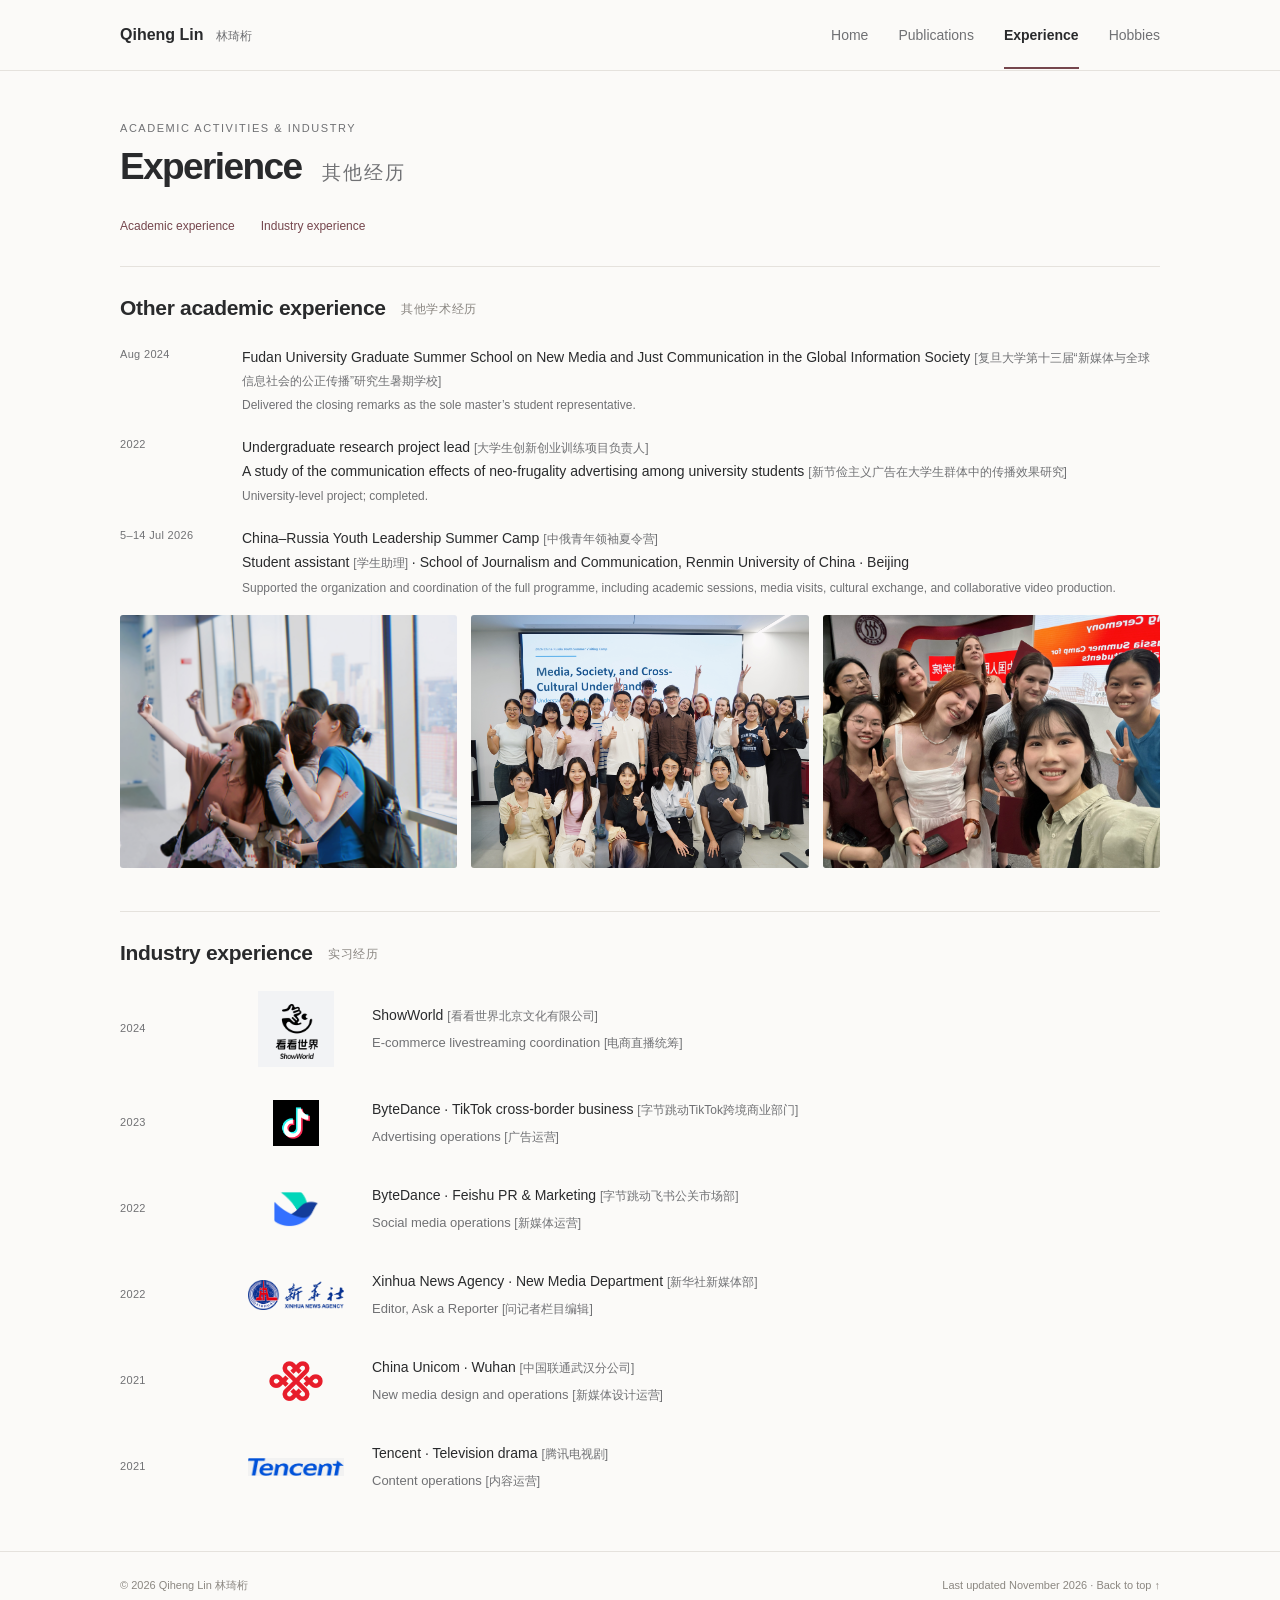
==== commit 2c51267b: "Publish revised academic homepage and approved CV PDF" ====
--- a/cv.html
+++ b/cv.html
@@ -1,5 +1 @@
-<!doctype html>
-<html lang="en"><head><meta charset="utf-8"><meta name="viewport" content="width=device-width,initial-scale=1"><meta name="description" content="Qiheng Lin (林琦桁), Ph.D. student at Renmin University of China. Research on human–AI relations, digital intimacy, influencer industries, and digital labor."><meta name="theme-color" content="#fbfaf8"><meta property="og:title" content="Curriculum Vitae — Qiheng Lin 林琦桁"><meta property="og:description" content="Qiheng Lin (林琦桁), Ph.D. student at Renmin University of China. Research on human–AI relations, digital intimacy, influencer industries, and digital labor."><meta property="og:type" content="website"><title>Curriculum Vitae — Qiheng Lin 林琦桁</title><link rel="icon" href="./favicon.svg" type="image/svg+xml"><link rel="stylesheet" href="./style.css"><script src="./script.js" defer></script><script type="application/ld+json">{"@context": "https://schema.org", "@type": "Person", "name": "Qiheng Lin", "alternateName": "林琦桁", "email": "linqiheng6930@ruc.edu.cn", "affiliation": {"@type": "CollegeOrUniversity", "name": "Renmin University of China"}, "sameAs": ["https://orcid.org/0009-0000-4367-6252"], "knowsAbout": ["Human–AI relations", "Digital intimacy", "Digital labor", "Ethnography"]}</script></head>
-<body><a class="skip-link" href="#main">Skip to content</a><header class="site-header"><div class="header-inner"><a class="wordmark" href="./index.html">Qiheng Lin <span lang="zh-CN">林琦桁</span></a><nav aria-label="Main navigation"><a href="./index.html" >Home</a><a href="./publications.html" >Publications</a><a href="./cv.html" aria-current=page>CV</a><a href="./hobbies.html" >Hobbies</a></nav></div></header>
-<main id="main" class="page"><div class="page-title"><p class="eyebrow">Curriculum vitae</p><div class="cv-title-line"><h1>Qiheng Lin <span lang="zh-CN">林琦桁</span></h1><button class="print-button" id="print-cv" type="button">Print / Save PDF</button></div><p>Ph.D. student in Journalism &amp; Communication · Renmin University of China</p><p><a href="mailto:linqiheng6930@ruc.edu.cn">linqiheng6930@ruc.edu.cn</a> <span class="muted">/</span> <a href="https://orcid.org/0009-0000-4367-6252" target="_blank" rel="noopener noreferrer">ORCID</a></p></div><section class="section first-section"><h2>Education <span lang="zh-CN">教育经历</span></h2><div class="education-list"><article class="education-item"><span class="date">2025–present</span><h3>Renmin University of China <span class="translation" lang="zh-CN">[中国人民大学]</span></h3><p>Ph.D. student in Journalism &amp; Communication <span class="translation" lang="zh-CN">[新闻传播学博士在读]</span></p><p class="muted small">Expected completion: June 2029</p></article><article class="education-item"><span class="date">2023–2025</span><h3>Renmin University of China <span class="translation" lang="zh-CN">[中国人民大学]</span></h3><p>Master’s in Journalism &amp; Communication <span class="translation" lang="zh-CN">[新闻与传播硕士]</span></p><p class="muted small">GPA 3.93/4.00 · Ranked 1st overall in the program · Beijing Outstanding Graduate</p></article><article class="education-item"><span class="date">2019–2023</span><h3>Wuhan University <span class="translation" lang="zh-CN">[武汉大学]</span></h3><p>Bachelor’s in Radio &amp; Television <span class="translation" lang="zh-CN">[广播电视学学士]</span></p><p class="muted small">GPA 3.88/4.00 · Ranked 1st in the program for four consecutive years · Outstanding Graduate</p></article></div></section><section class="section"><h2>Research interests &amp; methods <span lang="zh-CN">研究方向与方法</span></h2><p>Human–AI relations [人机关系] · Influencer industries [网红产业] · Digital labor [数字劳动]</p><p>Ethnography and fieldwork [田野调研]; in-depth interviews [深度访谈]; social network analysis [社会网络分析], including UCINET and ENA.</p></section><section class="section"><h2>Publications <span lang="zh-CN">发表成果</span></h2><article class="publication"><div class="pub-year">2026</div><div><h3><a href="https://doi.org/10.1177/14614448261493399" target="_blank" rel="noopener noreferrer">The managed sisterhood: Gendered labor and intimacy in Chinese fashion influencer industry</a></h3><p class="authors"><strong>Lin, Q.</strong>, &amp; Dong, C.</p><p class="venue"><em>New Media &amp; Society</em> · Published online October 22, 2026 · OnlineFirst</p></div></article><article class="publication"><div class="pub-year">2026</div><div><h3>From viewing to co-presence: The turn toward companionship in online audiovisual media and its challenges <span class="translation" lang="zh-CN">[从观看到共处：网络视听媒介的“伴生”转向及其挑战]</span></h3><p class="authors"><strong>Lin, Q.</strong>, &amp; Peng, L.</p><p class="venue"><em>China Television <span class="translation" lang="zh-CN">[中国电视]</span></em> <span class="journal-index" title="Chinese Social Sciences Citation Index">(CSSCI)</span> · (3), 14–22</p></div></article><article class="publication"><div class="pub-year">2026</div><div><h3>Wanghong: Understanding a local Chinese concept <span class="translation" lang="zh-CN">[网红：理解一个中国本土概念]</span></h3><p class="authors">Dong, C., <strong>Lin, Q.</strong>, &amp; Liu, L.</p><p class="venue"><em>News and Writing <span class="translation" lang="zh-CN">[新闻与写作]</span></em> <span class="journal-index" title="Chinese Social Sciences Citation Index">(CSSCI)</span> · (6), 5–15</p></div></article><article class="publication"><div class="pub-year">2026</div><div><h3>An annual review of Western communication research in 2025 <span class="translation" lang="zh-CN">[2025年西方传播学研究年度报告]</span></h3><p class="authors">Ding, Y., Dong, C., Lü, X., <strong>Lin, Q.</strong>, Chen, Z., &amp; Xu, Y.</p><p class="venue"><em>Journalism Review <span class="translation" lang="zh-CN">[新闻记者]</span></em> <span class="journal-index" title="Chinese Social Sciences Citation Index">(CSSCI)</span> · (1), 50–71</p></div></article><article class="publication"><div class="pub-year">2025</div><div><h3>When technology meets love: Algorithms, interfaces, and the rise of unconventional intimacy <span class="translation" lang="zh-CN">[当技术遇到爱：算法、界面与非常态亲密关系的崛起]</span></h3><p class="authors">Dong, C., <strong>Lin, Q.</strong>, &amp; Liu, L.</p><p class="venue"><em>News and Writing <span class="translation" lang="zh-CN">[新闻与写作]</span></em> <span class="journal-index" title="Chinese Social Sciences Citation Index">(CSSCI)</span> · (11), 5–13</p></div></article><article class="publication"><div class="pub-year">2025</div><div><h3>From content creators to entrepreneurs: What does “wanghong” really mean? A review of The Influencer Factory <span class="translation" lang="zh-CN">[从内容生产者到企业家：“网红”究竟意味着什么?——评《网红工厂：一种YouTube企业化人格的马克思主义理论》]</span></h3><p class="authors">Dong, C., Liu, L., &amp; <strong>Lin, Q.</strong></p><p class="venue"><em>China Book Review <span class="translation" lang="zh-CN">[中国图书评论]</span></em> · (12), 20–29 · Book review</p></div></article><article class="publication"><div class="pub-year">2025</div><div><h3>A review of research on Chinese influencers and livestreamers, 2023–2024 <span class="translation" lang="zh-CN">[中国网红主播研究2023—2024综述]</span></h3><p class="authors"><strong>Lin, Q.</strong>, &amp; Dong, C.</p><p class="venue"><em>Yearbook of Journalism and Communication of China <span class="translation" lang="zh-CN">[中国新闻传播学年鉴]</span></em> · Editorial Office of Journalism &amp; Communication [新闻与传播研究编辑部]</p></div></article><article class="publication"><div class="pub-year">2024</div><div><h3>“Adhesive” and “metronome”: Thematic evolution of online public opinion through a multidimensional social network analysis of the Li Jiaqi controversy <span class="translation" lang="zh-CN">[“黏连剂”与“节拍器”：网络舆论议题的主题演化——对李佳琦“怒怼网友”事件的多维社会网络分析]</span></h3><p class="authors">Dong, C., &amp; <strong>Lin, Q.</strong></p><p class="venue"><em>Media Observer <span class="translation" lang="zh-CN">[传媒观察]</span></em> <span class="journal-index" title="Chinese Social Sciences Citation Index">(CSSCI)</span> · (6), 24–34</p></div></article><article class="publication"><div class="pub-year">2024</div><div><h3>Social interaction on platforms: Three strands of research on interpersonal communication on social media <span class="translation" lang="zh-CN">[交往在平台：社交媒体人际传播研究的三条线索]</span></h3><p class="authors">Dong, C., Xu, Y., &amp; <strong>Lin, Q.</strong></p><p class="venue"><em>News and Writing <span class="translation" lang="zh-CN">[新闻与写作]</span></em> <span class="journal-index" title="Chinese Social Sciences Citation Index">(CSSCI)</span> · (9), 5–14</p><p class="pub-note">Reprinted in full in Xinhua Digest [《新华文摘》全文转载]</p></div></article><article class="publication"><div class="pub-year">2024</div><div><h3>An annual review of Western communication research in 2023 <span class="translation" lang="zh-CN">[2023年西方传播学研究年度报告]</span></h3><p class="authors">Dong, C., Xu, Y., Ding, Y., Yu, W., <strong>Lin, Q.</strong>, Chen, Q., &amp; Wang, H.</p><p class="venue"><em>Journalism Review <span class="translation" lang="zh-CN">[新闻记者]</span></em> <span class="journal-index" title="Chinese Social Sciences Citation Index">(CSSCI)</span> · (1), 81–101, 41</p></div></article><article class="publication"><div class="pub-year">2022</div><div><h3>Innovating empathic communication in mainstream media short videos: A case study of Xiaoyang Video <span class="translation" lang="zh-CN">[主流媒体短视频共情传播的创新路径研究——以小央视频为例]</span></h3><p class="authors"><strong>Lin, Q.</strong></p><p class="venue"><em>View on Publishing <span class="translation" lang="zh-CN">[出版广角]</span></em> <span class="journal-index" title="Chinese Social Sciences Citation Index — Expanded Edition [扩展版]">(CSSCI Expanded)</span> · (6), 93–96</p></div></article><article class="publication"><div class="pub-year">2022</div><div><h3>Communication strategies for mainstream media short videos from a technology empowerment perspective <span class="translation" lang="zh-CN">[技术赋能视角下主流媒体短视频传播路径研究]</span></h3><p class="authors">Ji, L., &amp; <strong>Lin, Q.</strong></p><p class="venue"><em>China Radio <span class="translation" lang="zh-CN">[中国广播]</span></em> · (3), 9–14</p></div></article></section><section class="section"><h2>Conference presentations <span lang="zh-CN">学术会议</span></h2><div class="talk-list"><article class="talk"><span class="date">Oct 2026</span><div><h3>From an Object of Remembrance to a Relational Other: The Workings and Limits of AI Resurrection within a Media Ensemble of Life and Death <span class="translation" lang="zh-CN">[从纪念对象到关系对象：生死媒介丛中AI复生的运作与边界]</span></h3><p class="authors"><strong>Lin, Q.</strong></p><p>Communication and China | Fudan Forum (2026) <span class="translation" lang="zh-CN">[传播与中国｜复旦论坛（2026）]</span></p><p class="muted small">Conference presentation · Fudan University, Shanghai, China</p></div></article><article class="talk"><span class="date">Jun 2025</span><div><h3>Digital Healing Arts: Imaginaries and Practice of “AI Resurrection” under Chinese Views on Life and Death <span class="translation" lang="zh-CN">[数字疗愈术：中国生死观下的“AI复生”想象与实践]</span></h3><p class="authors"><strong>Lin, Q.</strong></p><p>75th Annual International Communication Association Conference (ICA) <span class="translation" lang="zh-CN">[国际传播协会第75届年会]</span></p><p class="muted small">Oral presentation · Denver, USA</p></div></article><article class="talk"><span class="date">Jul 2025</span><div><h3>In the Name of “Sisters”: Managed Sisterhoods as Gendered Labor in Chinese Fashion Influencer Industry</h3><p class="authors"><strong>Lin, Q.</strong></p><p>International Association for Media and Communication Research Conference (IAMCR) <span class="translation" lang="zh-CN">[国际媒介与传播研究学会年会]</span></p><p class="muted small">Oral presentation · Singapore</p></div></article><article class="talk"><span class="date">Aug 2025</span><div><h3>Curating the Real-time: Classification Labor in Chinese E-commerce Live-streaming</h3><p class="authors"><strong>Lin, Q.</strong>, &amp; Zhao, R.</p><p>American Sociological Association Annual Meeting (ASA) <span class="translation" lang="zh-CN">[美国社会学学会年会]</span></p><p class="muted small">Oral presentation · Chicago, USA</p></div></article><article class="talk"><span class="date">Nov 2024</span><div><h3>Manufacturing authenticity: Influencers’ authenticity labor and its precarity <span class="translation" lang="zh-CN">[制造本真：网红的本真性劳动及其不稳定性]</span></h3><p class="authors">Dong, C., &amp; <strong>Lin, Q.</strong></p><p>17th Chinese Young Communication Scholars Forum <span class="translation" lang="zh-CN">[第十七届中国青年传播学者论坛]</span></p><p class="muted small">Oral presentation · Shanghai, China</p></div></article><article class="talk"><span class="date">Aug 2024</span><div><h3>Digital healing arts: Imaginaries and practices of “AI resurrection” under Chinese views on life and death <span class="translation" lang="zh-CN">[数字疗愈术：中国生死观下的“AI复生”想象与实践]</span></h3><p class="authors"><strong>Lin, Q.</strong></p><p>Fourth Media Sociology Summer School, Main Forum <span class="translation" lang="zh-CN">[第四届媒介社会学暑期班主论坛]</span></p><p class="muted small">Oral presentation · Yunnan, China</p></div></article><article class="talk"><span class="date">Apr 2024</span><div><h3>Understanding wanghong: An academic framework for a popular concept <span class="translation" lang="zh-CN">[理解“网红”：一个流行概念的学术框架]</span></h3><p class="authors"><strong>Lin, Q.</strong></p><p>Fifth Qingmei Forum <span class="translation" lang="zh-CN">[第五届青梅论坛]</span></p><p class="muted small">Poster presentation · Guangzhou, China</p></div></article></div></section><section class="section" id="honors"><h2>Honors &amp; awards <span lang="zh-CN">荣誉奖项</span></h2><ul class="record-list"><li><span class="date">2021</span><div><span class="record-title">National Scholarship (Undergraduate) <span class="translation" lang="zh-CN">[本科生国家奖学金]</span></span></div></li><li><span class="date">2024</span><div><span class="record-title">National Scholarship (Master’s) <span class="translation" lang="zh-CN">[硕士生国家奖学金]</span></span></div></li><li><span class="date">Oct 2026</span><div><span class="record-title">Doctoral Academic Scholarship <span class="translation" lang="zh-CN">[博士生学业奖学金]</span></span><p class="muted small">Ranked 1st in the doctoral cohort [同年级博士生第1名]</p></div></li><li><span class="date">Oct 2026</span><div><span class="record-title">Doctoral Special-Class Scholarship for Academic Excellence <span class="translation" lang="zh-CN">[博士生学习优秀特等奖学金]</span></span><p class="muted small">Ranked 1st in the doctoral cohort [同年级博士生第1名]</p></div></li><li><span class="date">2024</span><div><span class="record-title">First-Class Academic Scholarship, Renmin University of China <span class="translation" lang="zh-CN">[中国人民大学学业一等奖学金]</span></span></div></li><li><span class="date">2022</span><div><span class="record-title">Yu Gang–Song Xiao Scholarship <span class="translation" lang="zh-CN">[于刚·宋晓奖学金]</span></span><p class="muted small">Top 1%</p></div></li><li><span class="date">2020–2022</span><div><span class="record-title">First-Class Scholarship, Wuhan University <span class="translation" lang="zh-CN">[武汉大学甲等奖学金]</span></span></div></li><li><span class="date">2020</span><div><span class="record-title">Blue Moon Scholarship <span class="translation" lang="zh-CN">[蓝月亮专项奖学金]</span></span></div></li><li><span class="date">Jun 2025</span><div><span class="record-title">Beijing Outstanding Graduate <span class="translation" lang="zh-CN">[北京市优秀毕业生]</span></span></div></li><li><span class="date">Jun 2023</span><div><span class="record-title">Outstanding Graduate, Wuhan University <span class="translation" lang="zh-CN">[武汉大学优秀毕业生]</span></span></div></li><li><span class="date">2023</span><div><span class="record-title">Grand Prize, Beijing Graduate English Speech Contest <span class="translation" lang="zh-CN">[北京市研究生英语演讲比赛特等奖]</span></span></div></li><li><span class="date">2023</span><div><span class="record-title">Model Merit Student, Wuhan University <span class="translation" lang="zh-CN">[武汉大学三好学生标兵]</span></span><p class="muted small">Top 1%</p></div></li><li><span class="date">2024</span><div><span class="record-title">Merit Student, Renmin University of China <span class="translation" lang="zh-CN">[中国人民大学三好学生]</span></span></div></li><li><span class="date">2020–2023</span><div><span class="record-title">Merit Student, Wuhan University <span class="translation" lang="zh-CN">[武汉大学三好学生]</span></span><p class="muted small">Awarded in each of four consecutive years</p></div></li><li><span class="date">2025</span><div><span class="record-title">Outstanding Youth League Member, Renmin University of China <span class="translation" lang="zh-CN">[中国人民大学优秀共青团员]</span></span></div></li><li><span class="date">2020–2022</span><div><span class="record-title">Social Activities Award, Wuhan University <span class="translation" lang="zh-CN">[武汉大学社会活动积极分子]</span></span></div></li></ul></section><section class="section"><h2>Translation projects <span lang="zh-CN">译著项目</span></h2><ul class="record-list"><li><span class="date">2025–2026</span><div><h3>The Craft of Research, 5th edition</h3><p class="muted small">Lead translator of the Chinese edition [第一译者] · Xinhua Publishing House [新华出版社] · In proofreading; not yet published</p></div></li><li><span class="date">2024–2025</span><div><h3>In the Meantime: Temporality and Cultural Politics</h3><p class="muted small">Completed the full initial Chinese translation independently [独立完成全书翻译初稿] · China Renmin University Press [中国人民大学出版社] · In proofreading; not yet published</p></div></li></ul></section><section class="section" id="other-academic-experience"><h2>Other academic experience <span lang="zh-CN">其他学术经历</span></h2><ul class="record-list"><li><span class="date">Aug 2024</span><div><h3>Fudan University Graduate Summer School on New Media and Just Communication in the Global Information Society <span class="translation" lang="zh-CN">[复旦大学第十三届“新媒体与全球信息社会的公正传播”研究生暑期学校]</span></h3><p class="small muted">Delivered the closing remarks as the sole master’s student representative.</p></div></li><li><span class="date">2022</span><div><h3>Undergraduate research project lead <span class="translation" lang="zh-CN">[大学生创新创业训练项目负责人]</span></h3><p>A study of the communication effects of neo-frugality advertising among university students <span class="translation" lang="zh-CN">[新节俭主义广告在大学生群体中的传播效果研究]</span></p><p class="small muted">University-level project; completed.</p></div></li><li class="camp-entry" id="china-russia-summer-camp"><span class="date">5–14 Jul 2026</span><div><h3>China–Russia Youth Leadership Summer Camp <span class="translation" lang="zh-CN">[中俄青年领袖夏令营]</span></h3><p>Student assistant <span class="translation" lang="zh-CN">[学生助理]</span> · School of Journalism and Communication, Renmin University of China · Beijing</p><p class="muted small">Supported the organization and coordination of the full programme, including academic sessions, media visits, cultural exchange, and collaborative video production.</p></div><div class="camp-gallery" aria-label="China–Russia summer camp photographs"><figure><img src="./assets/photos/camp-visit.jpg" alt="Participants taking a group photograph during a summer camp visit" width="2790" height="2160" loading="lazy" decoding="async"></figure><figure><img src="./assets/photos/camp-session.jpg" alt="Group photograph after a media and cross-cultural understanding session" width="5328" height="4000" loading="lazy" decoding="async"></figure><figure><img src="./assets/photos/camp-closing.webp" alt="Summer camp participants at the closing ceremony" width="4032" height="3024" loading="lazy" decoding="async"></figure></div></li></ul></section><section class="section" id="industry-experience"><h2>Industry experience <span lang="zh-CN">实习经历</span></h2><ul class="record-list experience-list"><li><span class="date">2024</span><div class="experience-entry"><span class="company-logo"><img src="./assets/logos/showworld.jpg" alt="ShowWorld logo" width="96" height="56" loading="lazy" decoding="async"></span><div class="experience-copy"><h3>ShowWorld <span class="translation" lang="zh-CN">[看看世界北京文化有限公司]</span></h3><p>E-commerce livestreaming coordination <span class="translation" lang="zh-CN">[电商直播统筹]</span></p></div></div></li><li><span class="date">2023</span><div class="experience-entry"><a class="company-logo" href="https://www.tiktok.com/" target="_blank" rel="noopener noreferrer" aria-label="TikTok website"><img src="./assets/logos/tiktok.png" alt="TikTok logo" width="96" height="56" loading="lazy" decoding="async"></a><div class="experience-copy"><h3>ByteDance · TikTok cross-border business <span class="translation" lang="zh-CN">[字节跳动TikTok跨境商业部门]</span></h3><p>Advertising operations <span class="translation" lang="zh-CN">[广告运营]</span></p></div></div></li><li><span class="date">2022</span><div class="experience-entry"><a class="company-logo" href="https://www.feishu.cn/" target="_blank" rel="noopener noreferrer" aria-label="Feishu website"><img src="./assets/logos/feishu.png" alt="Feishu logo" width="96" height="56" loading="lazy" decoding="async"></a><div class="experience-copy"><h3>ByteDance · Feishu PR &amp; Marketing <span class="translation" lang="zh-CN">[字节跳动飞书公关市场部]</span></h3><p>Social media operations <span class="translation" lang="zh-CN">[新媒体运营]</span></p></div></div></li><li><span class="date">2022</span><div class="experience-entry"><a class="company-logo" href="https://www.xinhuanet.com/xinhuashe/" target="_blank" rel="noopener noreferrer" aria-label="Xinhua News Agency website"><img src="./assets/logos/xinhua.png" alt="Xinhua News Agency logo" width="96" height="56" loading="lazy" decoding="async"></a><div class="experience-copy"><h3>Xinhua News Agency · New Media Department <span class="translation" lang="zh-CN">[新华社新媒体部]</span></h3><p>Editor, Ask a Reporter <span class="translation" lang="zh-CN">[问记者栏目编辑]</span></p></div></div></li><li><span class="date">2021</span><div class="experience-entry"><a class="company-logo" href="https://www.chinaunicom.com.cn/" target="_blank" rel="noopener noreferrer" aria-label="China Unicom website"><img src="./assets/logos/unicom.png" alt="China Unicom logo" width="96" height="56" loading="lazy" decoding="async"></a><div class="experience-copy"><h3>China Unicom · Wuhan <span class="translation" lang="zh-CN">[中国联通武汉分公司]</span></h3><p>New media design and operations <span class="translation" lang="zh-CN">[新媒体设计运营]</span></p></div></div></li><li><span class="date">2021</span><div class="experience-entry"><a class="company-logo" href="https://www.tencent.com/" target="_blank" rel="noopener noreferrer" aria-label="Tencent website"><img src="./assets/logos/tencent.png" alt="Tencent logo" width="96" height="56" loading="lazy" decoding="async"></a><div class="experience-copy"><h3>Tencent · Television drama <span class="translation" lang="zh-CN">[腾讯电视剧]</span></h3><p>Content operations <span class="translation" lang="zh-CN">[内容运营]</span></p></div></div></li></ul></section><section class="section"><h2>Languages <span lang="zh-CN">语言</span></h2><p>English: IELTS 7.5 · CET-6 607 · CET-4 684.</p></section></main>
-<footer class="site-footer"><div><span>© 2026 Qiheng Lin <span lang="zh-CN">林琦桁</span></span><span>Last updated November 2026 <span aria-hidden="true">·</span> <a href="#main">Back to top ↑</a></span></div></footer></body></html>+<!doctype html><html lang="en"><head><meta charset="utf-8"><meta name="viewport" content="width=device-width,initial-scale=1"><meta name="robots" content="noindex"><title>Experience — Qiheng Lin</title><link rel="stylesheet" href="./style.css"><script>const hash=location.hash;const homeHashes=['#honors','#education-heading'];location.replace((homeHashes.includes(hash)?'./index.html':'./experience.html')+hash);</script></head><body><main class="page page-title"><h1>Experience</h1><p><a href="./experience.html">Continue to academic and industry experience →</a></p></main></body></html>
--- a/style.css
+++ b/style.css
@@ -1,4 +1,5 @@
 :root{--paper:#fbfaf8;--ink:#292a2c;--muted:#707174;--accent:#75464d;--line:#e5e2dd;--serif:Georgia,"Times New Roman","Songti SC",serif;--sans:-apple-system,BlinkMacSystemFont,"Segoe UI",Arial,"PingFang SC","Microsoft YaHei",sans-serif}
+[hidden]{display:none!important}
 .journal-index{white-space:nowrap;font-style:normal;font-weight:500}
 .record-list .camp-entry{row-gap:16px;margin-bottom:0}
 .camp-gallery{grid-column:1/-1;display:grid;grid-template-columns:repeat(3,minmax(0,1fr));gap:14px}
@@ -67,3 +68,39 @@
 @media(max-width:760px){.photography-grid{grid-template-columns:repeat(2,minmax(0,1fr));grid-auto-rows:calc(75vw - 42.75px);gap:16px 13px}.hobby-list{gap:10px 22px}.photography-section{margin-top:28px}}
 @media(max-width:560px){html{scroll-padding-top:130px}.header-inner{flex-wrap:wrap;row-gap:12px}.site-header nav{width:100%;justify-content:space-between;gap:14px}.site-header nav a[aria-current]:after{bottom:-18px}.hobby-list{gap:10px 16px;font-size:12px}.hobby-list span{font-size:10px;margin-left:2px}}
 @media print{.hobby-list{gap:20px}.photography-grid{grid-template-columns:repeat(6,minmax(0,1fr));grid-auto-rows:120px}.photography-grid figure{break-inside:avoid}}
+
+/* The website is a short introduction; the standalone CV will be a download. */
+.cv-download{display:inline-flex;align-items:center;gap:7px;padding:4px 10px;border:1px solid #d7d1ca;border-radius:3px;background:transparent;color:var(--accent);font:inherit;font-size:12px;line-height:1.5;text-decoration:none}
+.cv-format{font-size:9px;letter-spacing:.04em}
+.cv-download-placeholder{display:inline-flex;align-items:center;gap:7px}
+.cv-download:disabled{color:#77736f;cursor:default}
+.cv-download-placeholder #cv-pending{font-size:10px;color:var(--muted)}
+.more-honors{font-size:12px;margin-top:6px}
+.more-honors>summary{color:var(--accent);cursor:pointer;width:fit-content}
+.more-honors>summary span{font-size:10px;color:var(--muted)}
+.more-honors[open]>.record-list{padding-top:22px}
+.education-item{display:grid;grid-template-columns:64px minmax(0,1fr);gap:16px;align-items:start}
+.school-logo{display:flex;width:64px;height:64px;align-items:center;justify-content:center;overflow:hidden;margin-top:3px}
+.school-logo img{display:block;width:64px;height:64px;object-fit:cover}
+.school-logo img[src*="renmin"]{transform:scale(1.13)}
+.education-item>div>p{font-size:13px;line-height:1.75;margin-top:3px}
+.education-item>div>p.small{font-size:11px;line-height:1.65;margin-top:5px}
+.research-overview{display:grid;grid-template-columns:1fr 1fr;gap:32px;margin-top:32px;padding:25px 0;border-top:1px solid var(--line);border-bottom:1px solid var(--line)}
+.research-overview>div{position:relative;padding-left:34px}
+.strand-number{position:absolute;left:0;top:1px;font-size:11px;color:var(--accent);font-variant-numeric:tabular-nums}
+.research-overview h2{font-size:16px;font-weight:600;line-height:1.55}
+.research-overview h2 span{display:block;font-size:11px;color:var(--muted);font-weight:400;letter-spacing:.04em;margin-top:3px}
+.research-overview p{font-size:13px;line-height:1.7;color:var(--muted);margin-top:9px;max-width:365px}
+.theme-browser{margin-top:24px}
+.filter-label{font-size:11px;text-transform:uppercase;letter-spacing:.09em;color:var(--muted);margin-bottom:10px}
+.theme-filters{display:flex;gap:8px;flex-wrap:wrap}
+.theme-filters button{font-size:12px;line-height:1.6;padding:6px 12px;border:1px solid var(--line);border-radius:3px;background:transparent;color:var(--muted);cursor:pointer}
+.theme-filters button:hover{border-color:#bcb0ae;color:var(--accent)}
+.theme-filters button[aria-pressed="true"]{background:#75464d;color:#fff;border-color:#75464d}
+.filter-status{font-size:11px;color:var(--muted);margin-top:11px!important;min-height:18px}
+.theme-label{display:inline-block;font-size:10px;line-height:1.6;color:#716765;border-left:2px solid #b79c9f;padding-left:7px;margin-top:10px}
+.theme-label .translation{font-size:10px;margin-left:3px}
+.theme-intimacy{border-color:#a38a68}.theme-labor{border-color:#ae7c86}.theme-media{border-color:#91a39f}
+.publication-list .publication:first-child{border-top:0;padding-top:0}
+@media(max-width:760px){.research-overview{grid-template-columns:1fr;gap:22px;margin-top:26px;padding:22px 0}.research-overview>div{padding-left:29px}.research-overview h2{font-size:15px}.research-overview p{font-size:12px;margin-top:6px;max-width:none}.theme-filters button{font-size:11px;padding:6px 9px}.theme-label .translation{display:none}.education-item{grid-template-columns:58px minmax(0,1fr);gap:14px}.school-logo,.school-logo img{width:58px;height:58px}}
+@media print{.theme-browser,.cv-download-placeholder{display:none}.research-overview{margin-top:20px}.school-logo,.school-logo img{width:42px;height:42px}.education-item{grid-template-columns:42px 1fr}.theme-label{font-size:8pt}}
